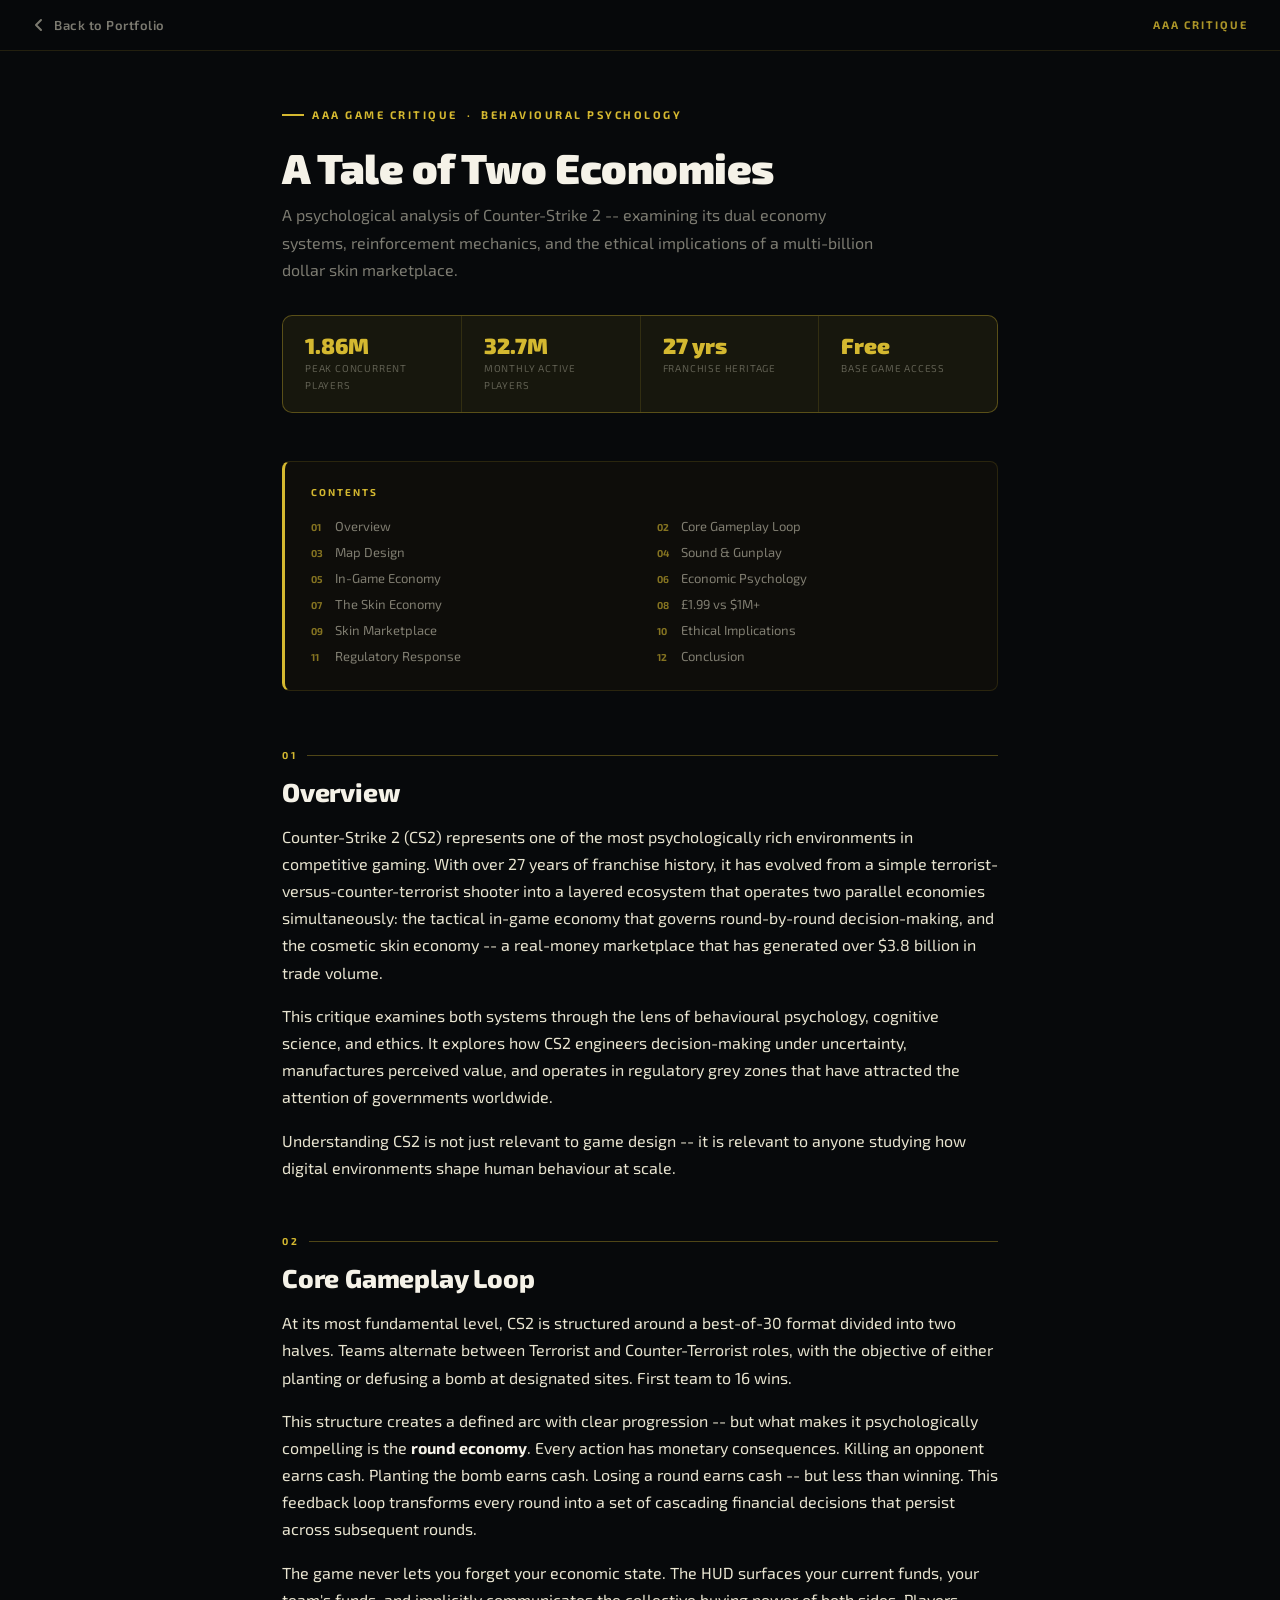
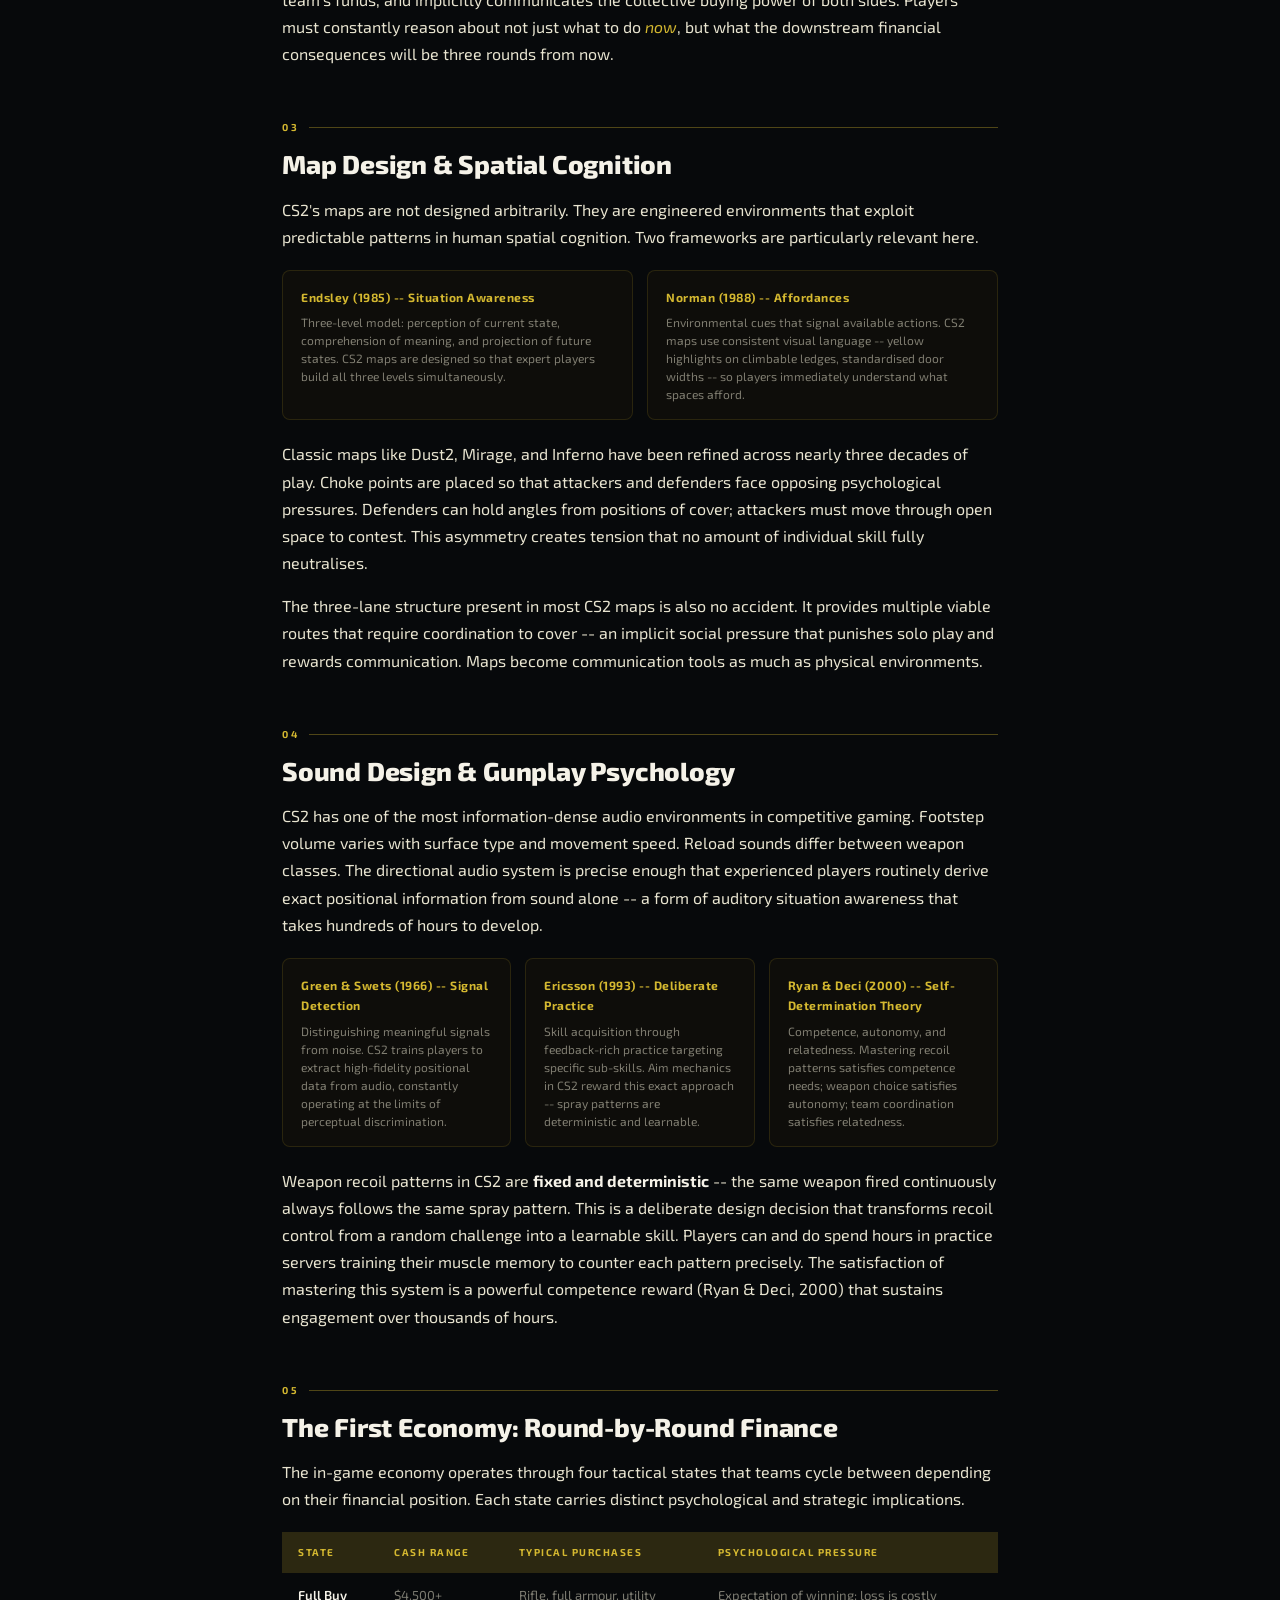
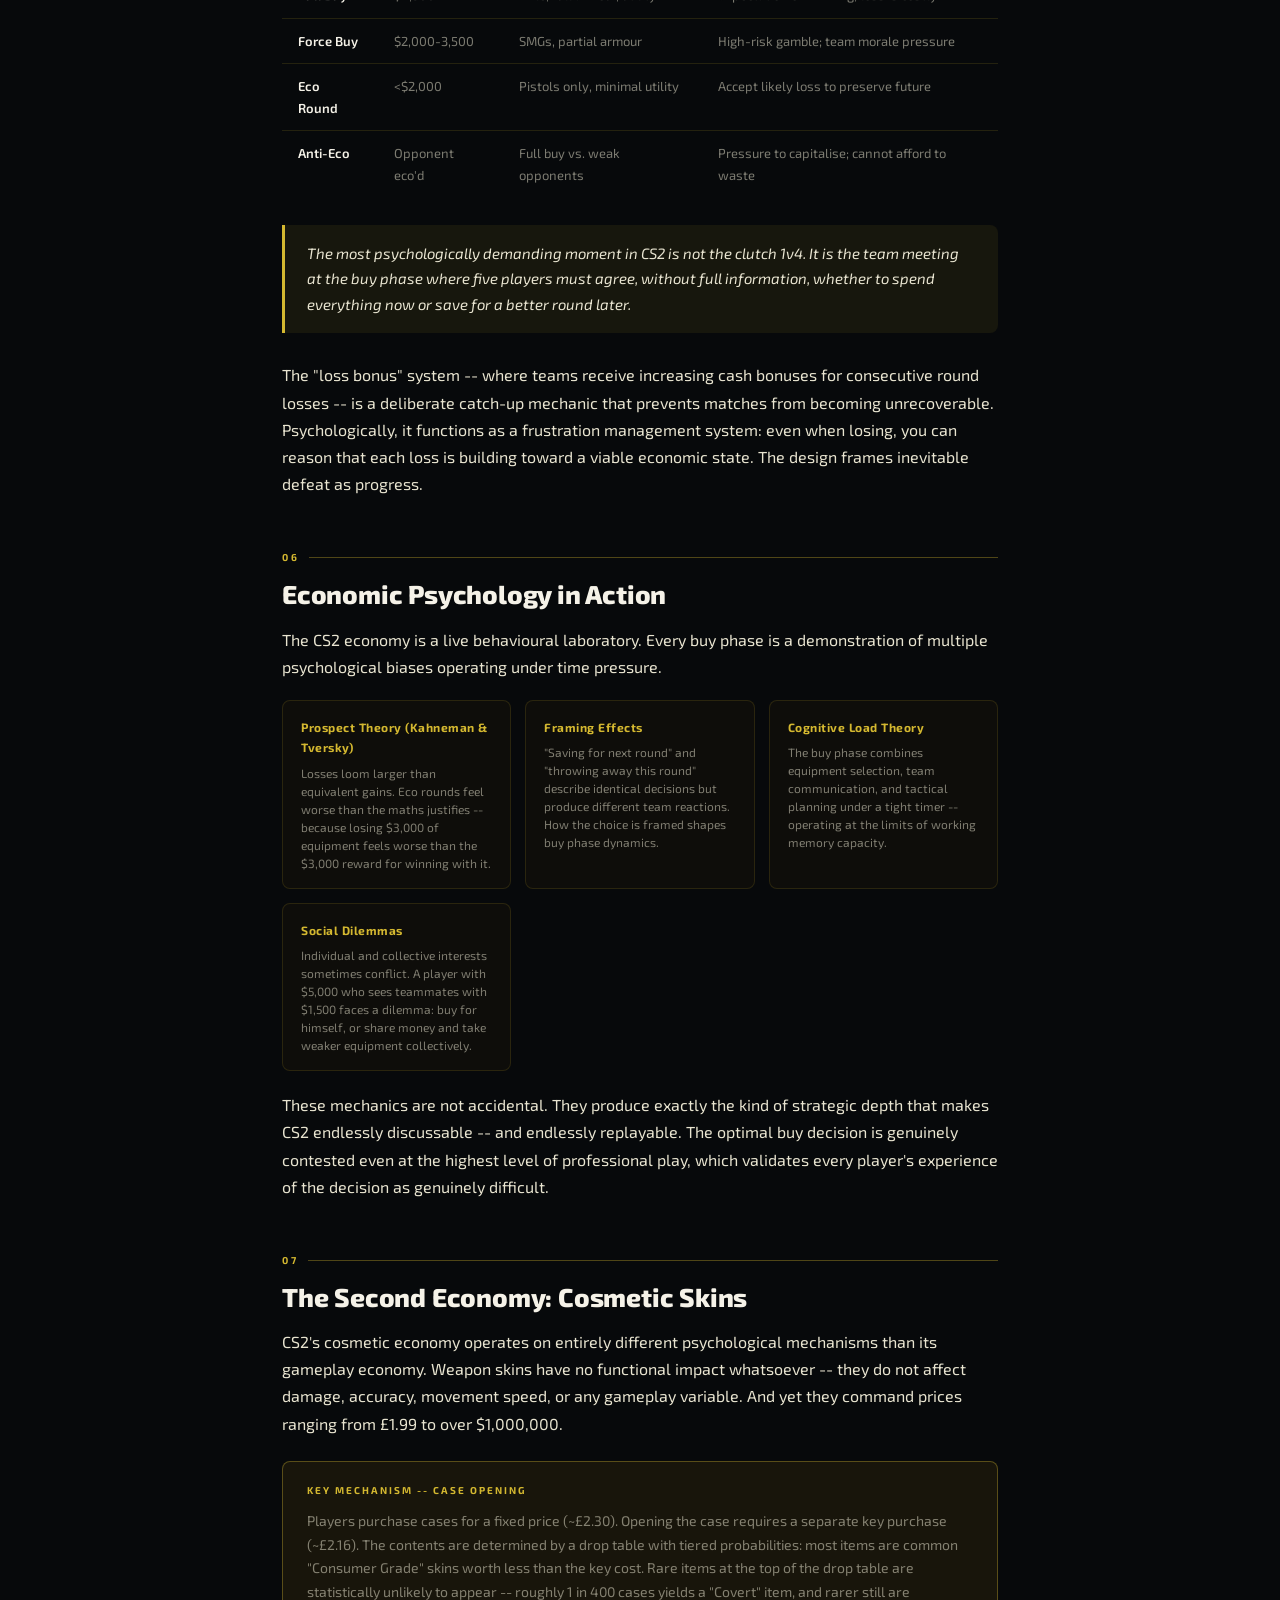
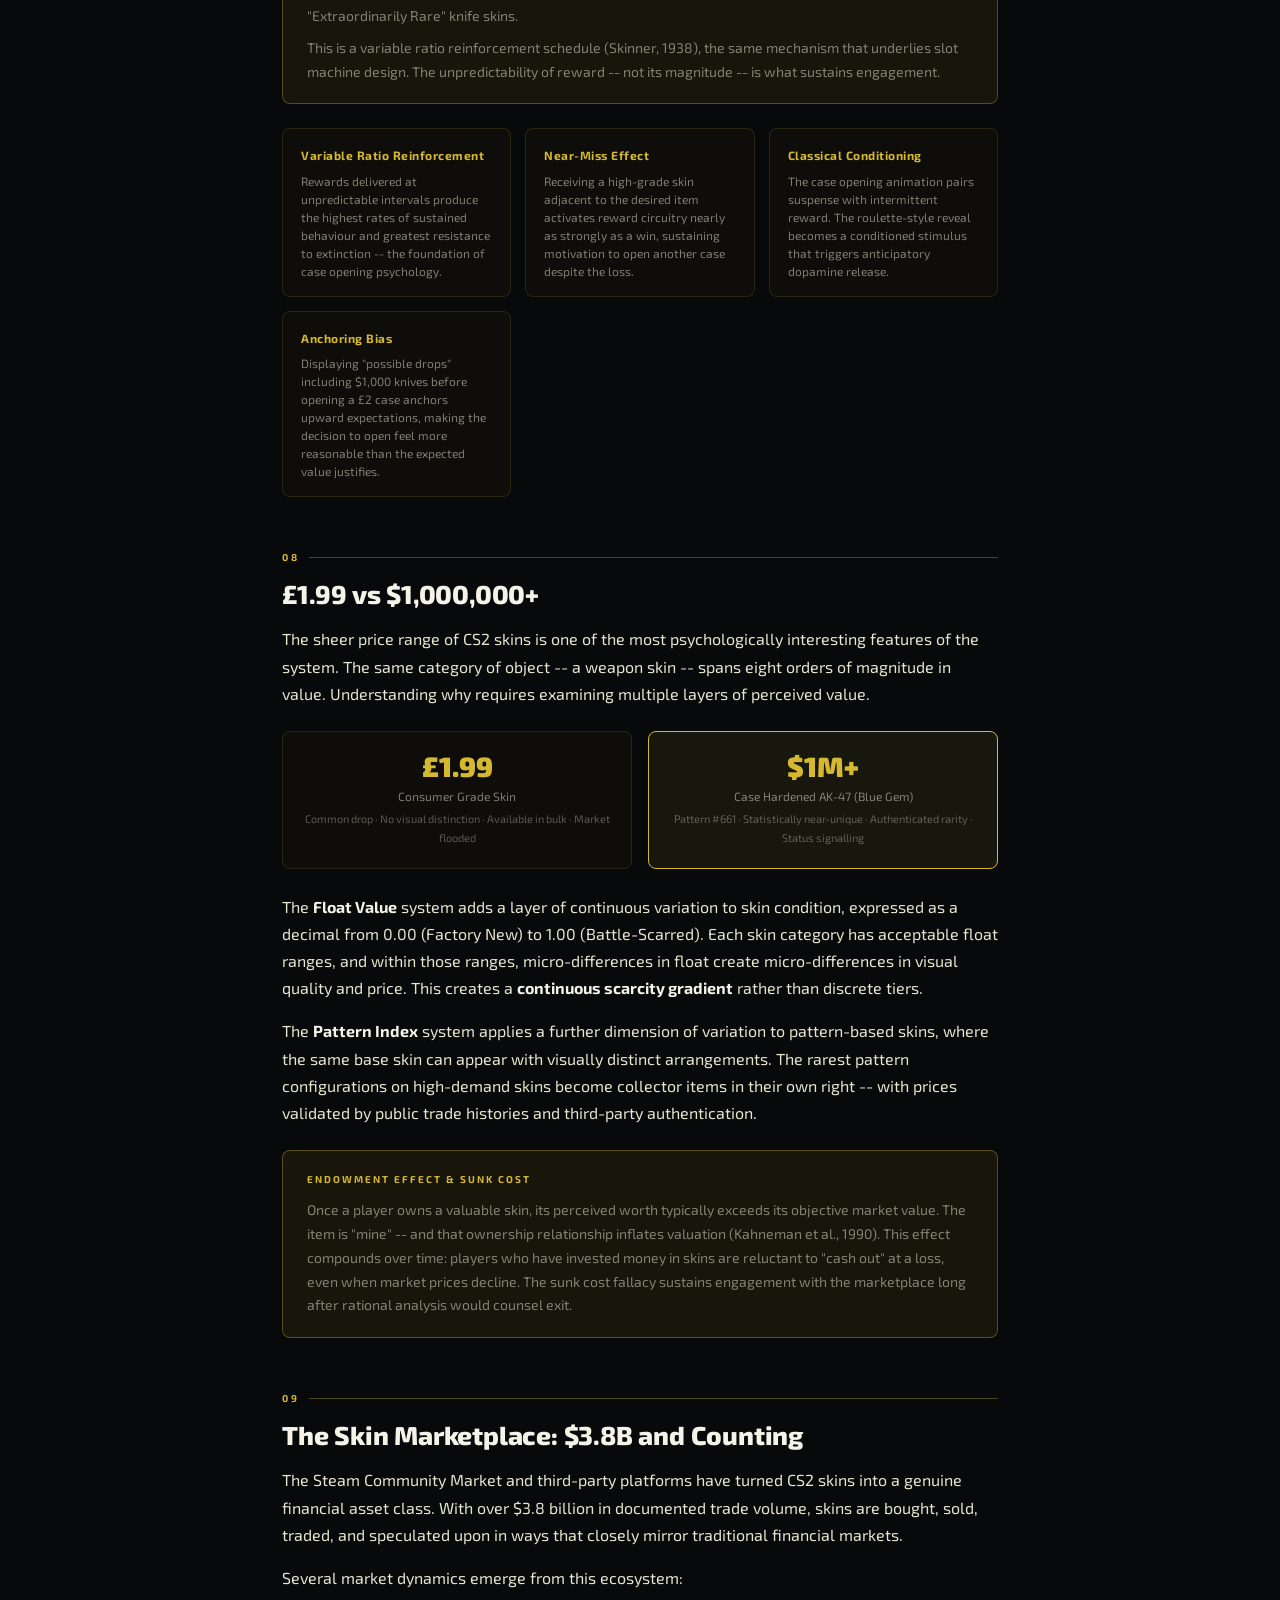
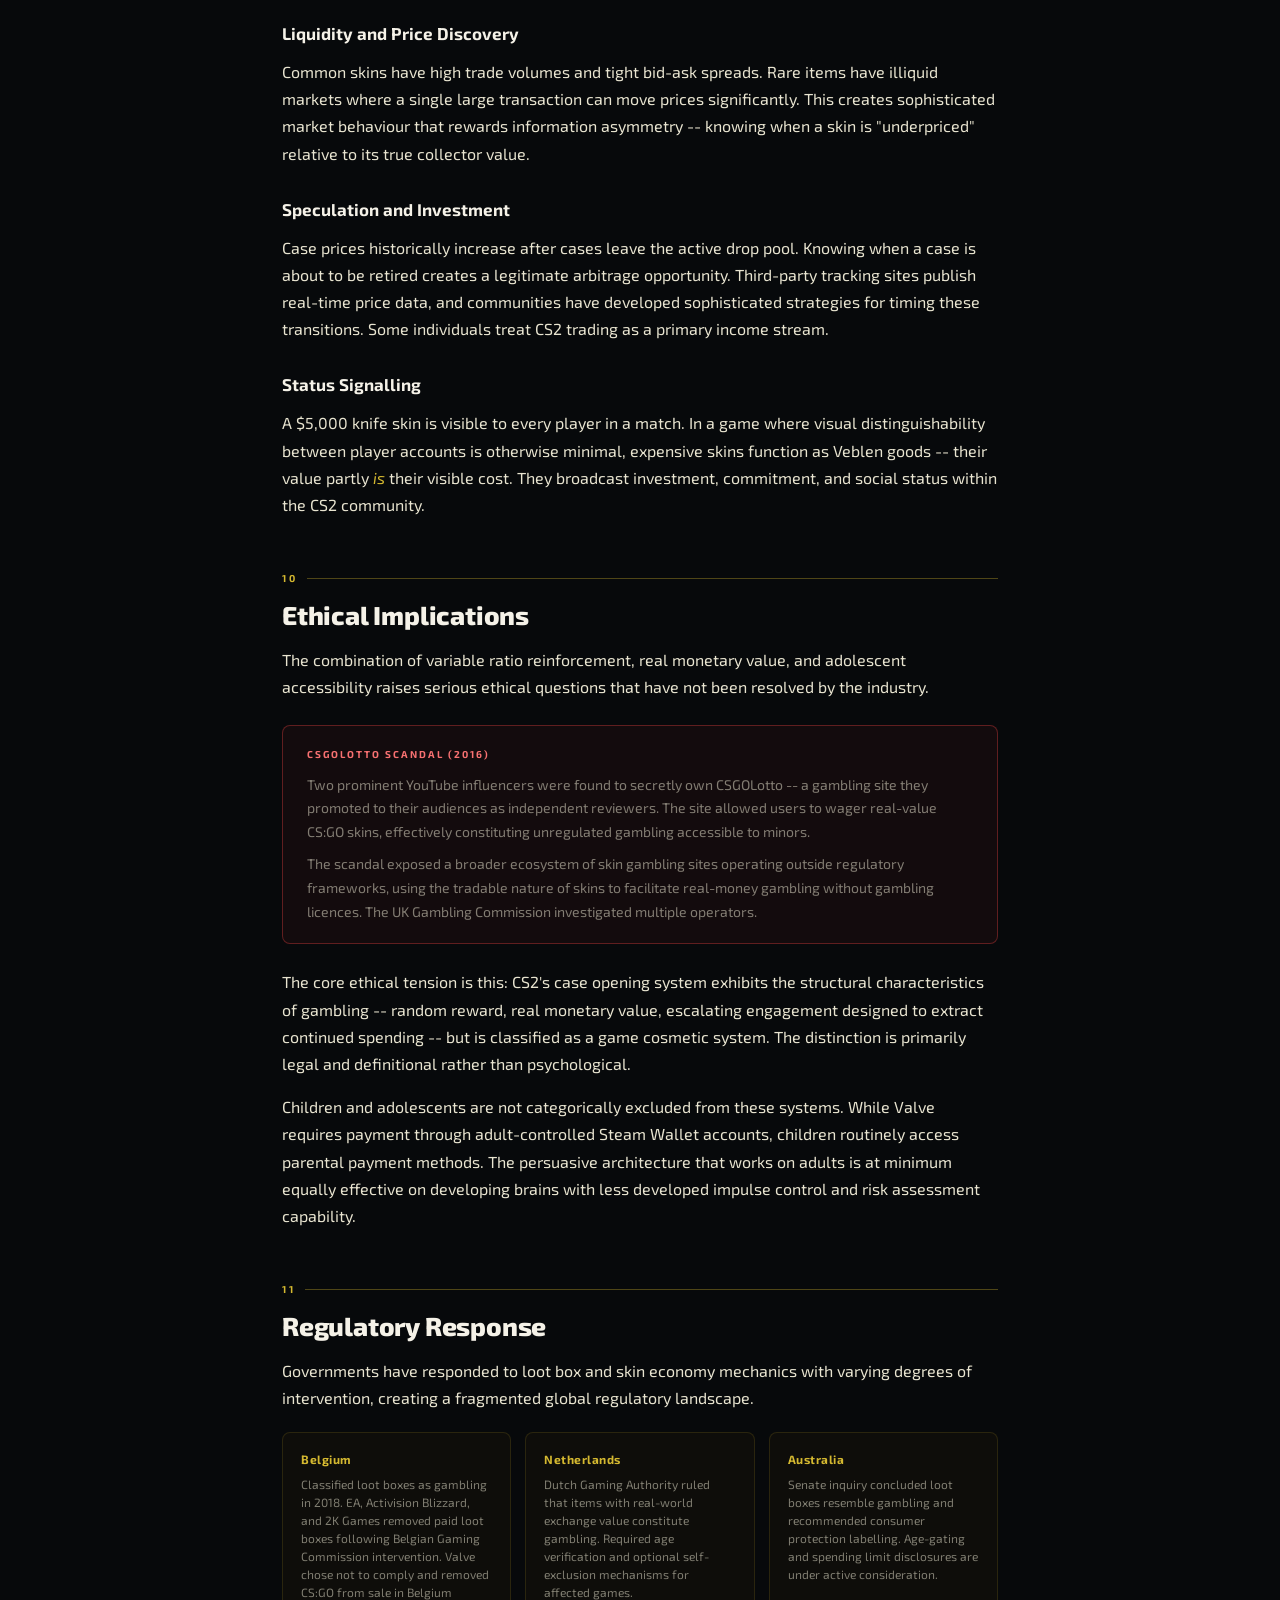
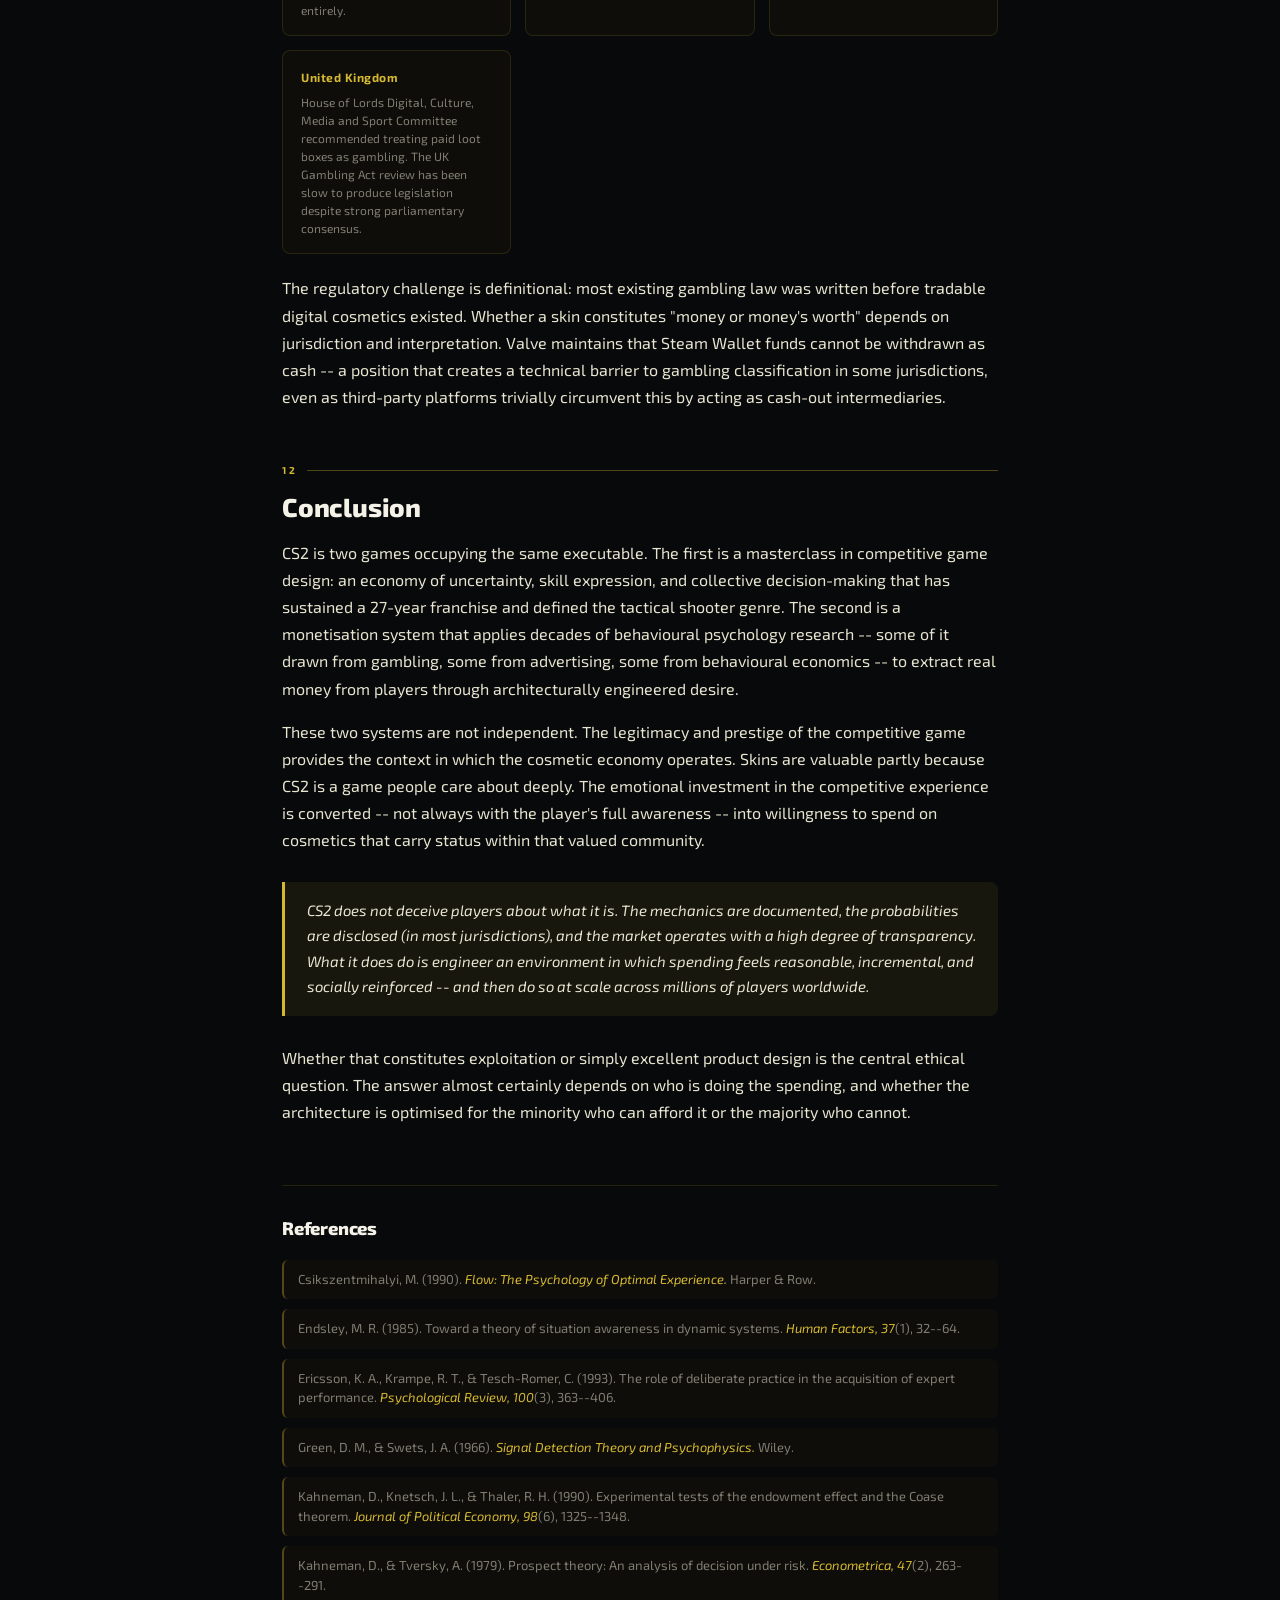
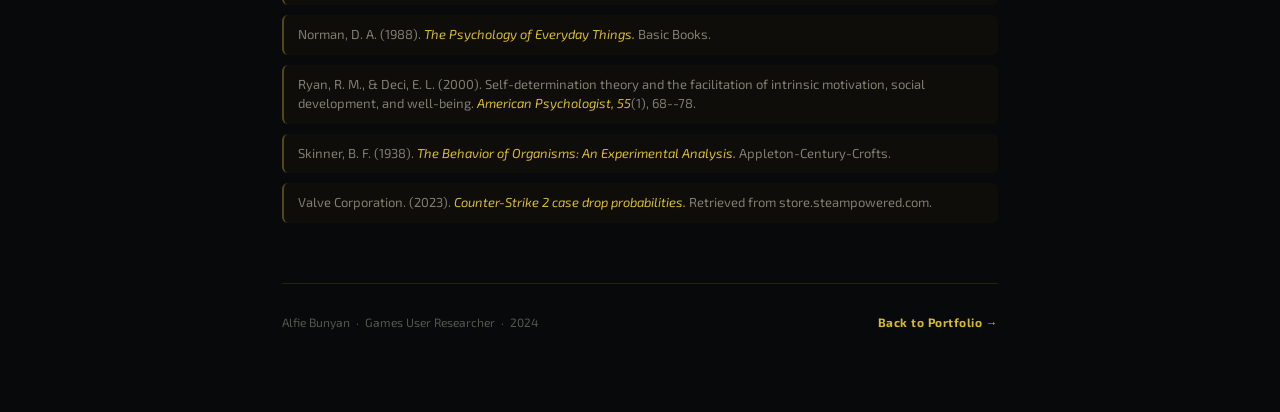
==== critique-cs2.html @ 1dfbc8be "Add favicon, critique web pages, and update critique links - Add SVG favicon (purple with A) to inde" ====
<!DOCTYPE html>
<html lang="en">
<head>
<meta charset="UTF-8">
<meta name="viewport" content="width=device-width, initial-scale=1.0">
<title>CS2: A Tale of Two Economies | Alfie Bunyan</title>
<meta name="description" content="A psychological critique of Counter-Strike 2 — examining dual economy systems, behavioural reinforcement, and ethical implications of skin markets.">
<link rel="icon" href="data:image/svg+xml,<svg xmlns='http://www.w3.org/2000/svg' viewBox='0 0 100 100'><rect width='100' height='100' rx='16' fill='%237c5ffc'/><text y='72' x='50' font-size='62' text-anchor='middle' font-family='system-ui,sans-serif' font-weight='900' fill='white'>A</text></svg>">
<link rel="preconnect" href="https://fonts.googleapis.com">
<link rel="preconnect" href="https://fonts.gstatic.com" crossorigin>
<link href="https://fonts.googleapis.com/css2?family=Exo+2:wght@400;500;600;700;800;900&display=swap" rel="stylesheet">
<style>
  :root {
    --bg: #07090b;
    --surface: rgba(18, 16, 10, 0.72);
    --surface-2: rgba(28, 24, 12, 0.85);
    --border: rgba(212, 184, 48, 0.14);
    --border-bright: rgba(212, 184, 48, 0.35);
    --accent: #d4b830;
    --accent-dim: rgba(212, 184, 48, 0.18);
    --accent-glow: rgba(212, 184, 48, 0.08);
    --text: #e8e4d0;
    --text-dim: rgba(232, 228, 208, 0.52);
    --text-muted: rgba(232, 228, 208, 0.35);
    --white: #f5f2e8;
    --red: #ef4444;
    --green: #22c55e;
  }

  * { box-sizing: border-box; margin: 0; padding: 0; }

  html { scroll-behavior: smooth; }

  body {
    font-family: 'Exo 2', -apple-system, BlinkMacSystemFont, 'Segoe UI', sans-serif;
    background: var(--bg);
    color: var(--text);
    line-height: 1.7;
    font-size: 16px;
  }

  /* ── Back nav ── */
  .back-nav {
    position: fixed; top: 0; left: 0; right: 0; z-index: 100;
    padding: 14px 32px;
    background: rgba(7, 9, 11, 0.88);
    backdrop-filter: blur(12px);
    border-bottom: 1px solid var(--border);
    display: flex; align-items: center; justify-content: space-between;
  }
  .back-link {
    display: inline-flex; align-items: center; gap: 8px;
    color: var(--text-dim); text-decoration: none;
    font-size: 13px; font-weight: 600; letter-spacing: 0.5px;
    transition: color 0.2s;
  }
  .back-link:hover { color: var(--accent); }
  .back-link svg { width: 14px; height: 14px; }
  .nav-label {
    font-size: 11px; font-weight: 700; letter-spacing: 2px;
    text-transform: uppercase; color: var(--accent); opacity: 0.8;
  }

  /* ── Layout ── */
  .page-wrap {
    max-width: 780px;
    margin: 0 auto;
    padding: 96px 32px 80px;
  }

  /* ── Hero ── */
  .critique-tag {
    display: inline-flex; align-items: center; gap: 8px;
    font-size: 11px; font-weight: 700; letter-spacing: 2.5px;
    text-transform: uppercase; color: var(--accent);
    margin-bottom: 20px;
  }
  .critique-tag::before {
    content: ''; display: inline-block;
    width: 22px; height: 2px; background: var(--accent);
  }

  h1 {
    font-size: clamp(28px, 5vw, 42px);
    font-weight: 900;
    color: var(--white);
    line-height: 1.12;
    letter-spacing: -0.5px;
    margin-bottom: 10px;
  }
  .hero-sub {
    font-size: 16px; color: var(--text-dim);
    margin-bottom: 32px; max-width: 600px;
  }

  .stats-strip {
    display: flex; flex-wrap: wrap; gap: 0;
    border: 1px solid var(--border-bright);
    border-radius: 10px;
    overflow: hidden;
    margin-bottom: 48px;
    background: var(--accent-glow);
  }
  .stat-item {
    flex: 1; min-width: 140px;
    padding: 18px 22px;
    border-right: 1px solid var(--border);
  }
  .stat-item:last-child { border-right: none; }
  .stat-val {
    font-size: 22px; font-weight: 900;
    color: var(--accent); line-height: 1;
    font-family: 'Exo 2', sans-serif;
  }
  .stat-lbl {
    font-size: 10px; color: var(--text-muted);
    text-transform: uppercase; letter-spacing: 0.8px; margin-top: 4px;
  }

  /* ── Table of contents ── */
  .toc {
    background: var(--surface);
    border: 1px solid var(--border);
    border-left: 3px solid var(--accent);
    border-radius: 8px;
    padding: 22px 26px;
    margin-bottom: 56px;
  }
  .toc-title {
    font-size: 10px; font-weight: 700; letter-spacing: 2px;
    text-transform: uppercase; color: var(--accent);
    margin-bottom: 14px;
  }
  .toc ol {
    list-style: none; padding: 0;
    display: grid; grid-template-columns: 1fr 1fr; gap: 4px 32px;
  }
  @media (max-width: 560px) { .toc ol { grid-template-columns: 1fr; } }
  .toc li { font-size: 13px; }
  .toc a {
    color: var(--text-dim); text-decoration: none;
    transition: color 0.2s;
    display: flex; align-items: baseline; gap: 8px;
  }
  .toc a:hover { color: var(--accent); }
  .toc-num {
    font-size: 10px; color: var(--accent); opacity: 0.6;
    font-weight: 700; min-width: 16px;
  }

  /* ── Sections ── */
  .section { margin-bottom: 52px; scroll-margin-top: 80px; }

  .section-label {
    font-size: 10px; font-weight: 700; letter-spacing: 2.5px;
    text-transform: uppercase; color: var(--accent);
    margin-bottom: 12px; display: flex; align-items: center; gap: 10px;
  }
  .section-label::after {
    content: ''; flex: 1; height: 1px; background: var(--border-bright);
  }

  h2 {
    font-size: clamp(20px, 3vw, 26px);
    font-weight: 800; color: var(--white);
    margin-bottom: 16px; line-height: 1.2;
    letter-spacing: -0.2px;
  }
  h3 {
    font-size: 17px; font-weight: 700; color: var(--white);
    margin: 28px 0 10px;
  }

  p { color: var(--text); margin-bottom: 16px; }
  p:last-child { margin-bottom: 0; }

  strong { color: var(--white); font-weight: 700; }
  em { font-style: italic; color: var(--accent); }

  /* ── Pull quote ── */
  .pull-quote {
    border-left: 3px solid var(--accent);
    padding: 16px 22px;
    margin: 28px 0;
    background: var(--accent-glow);
    border-radius: 0 8px 8px 0;
    font-size: 15px; font-style: italic;
    color: var(--text);
  }
  .pull-quote cite {
    display: block; margin-top: 10px;
    font-size: 11px; font-style: normal;
    color: var(--text-muted); letter-spacing: 0.5px;
  }

  /* ── Callout box ── */
  .callout {
    background: var(--surface-2);
    border: 1px solid var(--border-bright);
    border-radius: 8px;
    padding: 20px 24px;
    margin: 24px 0;
  }
  .callout-label {
    font-size: 10px; font-weight: 700; letter-spacing: 2px;
    text-transform: uppercase; color: var(--accent);
    margin-bottom: 10px;
  }
  .callout p { margin-bottom: 8px; font-size: 14px; color: var(--text-dim); }
  .callout p:last-child { margin-bottom: 0; }

  /* ── Theory grid ── */
  .theory-grid {
    display: grid;
    grid-template-columns: repeat(auto-fit, minmax(200px, 1fr));
    gap: 14px;
    margin: 20px 0;
  }
  .theory-card {
    background: var(--surface);
    border: 1px solid var(--border);
    border-radius: 8px;
    padding: 16px 18px;
    transition: border-color 0.2s;
  }
  .theory-card:hover { border-color: var(--border-bright); }
  .theory-card-title {
    font-size: 12px; font-weight: 700; color: var(--accent);
    letter-spacing: 0.5px; margin-bottom: 6px;
  }
  .theory-card p {
    font-size: 12px; color: var(--text-dim); margin-bottom: 0; line-height: 1.5;
  }

  /* ── Economy table ── */
  .econ-table {
    width: 100%; border-collapse: collapse; margin: 20px 0;
    font-size: 13px;
  }
  .econ-table th {
    background: var(--accent-dim); color: var(--accent);
    font-size: 10px; font-weight: 700; letter-spacing: 1.5px;
    text-transform: uppercase; padding: 12px 16px; text-align: left;
  }
  .econ-table td {
    padding: 11px 16px; border-bottom: 1px solid var(--border);
    color: var(--text-dim); vertical-align: top;
  }
  .econ-table tr:last-child td { border-bottom: none; }
  .econ-table td:first-child { color: var(--white); font-weight: 600; }
  .econ-table tr:hover td { background: var(--accent-glow); }

  /* ── Price highlight ── */
  .price-split {
    display: grid; grid-template-columns: 1fr 1fr; gap: 16px;
    margin: 24px 0;
  }
  @media (max-width: 480px) { .price-split { grid-template-columns: 1fr; } }
  .price-box {
    border: 1px solid var(--border);
    border-radius: 8px; padding: 20px;
    text-align: center;
    background: var(--surface);
    transition: border-color 0.2s;
  }
  .price-box:hover { border-color: var(--border-bright); }
  .price-box.highlight { border-color: var(--accent); background: var(--accent-glow); }
  .price-amount {
    font-size: 28px; font-weight: 900; color: var(--accent);
    font-family: 'Exo 2', sans-serif; line-height: 1;
    margin-bottom: 6px;
  }
  .price-item { font-size: 12px; color: var(--text-dim); margin-bottom: 4px; }
  .price-note { font-size: 11px; color: var(--text-muted); }

  /* ── Warning callout ── */
  .callout.warning {
    border-color: rgba(239, 68, 68, 0.35);
    background: rgba(239, 68, 68, 0.05);
  }
  .callout.warning .callout-label { color: #f87171; }

  /* ── References ── */
  .references { margin-top: 60px; padding-top: 32px; border-top: 1px solid var(--border); }
  .references h2 { font-size: 18px; margin-bottom: 20px; }
  .ref-list {
    list-style: none; padding: 0;
    display: flex; flex-direction: column; gap: 10px;
  }
  .ref-list li {
    font-size: 13px; color: var(--text-dim);
    padding: 10px 14px;
    background: var(--surface);
    border-radius: 6px;
    border-left: 2px solid var(--border-bright);
    line-height: 1.5;
  }

  /* ── Footer ── */
  .page-footer {
    margin-top: 60px; padding-top: 28px;
    border-top: 1px solid var(--border);
    display: flex; align-items: center; justify-content: space-between;
    flex-wrap: wrap; gap: 16px;
  }
  .page-footer p { font-size: 12px; color: var(--text-muted); margin: 0; }
  .footer-back {
    display: inline-flex; align-items: center; gap: 6px;
    color: var(--accent); text-decoration: none;
    font-size: 12px; font-weight: 700; letter-spacing: 0.5px;
    transition: opacity 0.2s;
  }
  .footer-back:hover { opacity: 0.75; }
</style>
</head>
<body>

<!-- Back nav -->
<nav class="back-nav">
  <a href="index.html" class="back-link">
    <svg viewBox="0 0 14 14" fill="none" stroke="currentColor" stroke-width="2" stroke-linecap="round" stroke-linejoin="round">
      <path d="M9 2L4 7l5 5"/>
    </svg>
    Back to Portfolio
  </a>
  <span class="nav-label">AAA Critique</span>
</nav>

<main class="page-wrap">

  <!-- Hero -->
  <div class="critique-tag">AAA Game Critique &nbsp;·&nbsp; Behavioural Psychology</div>
  <h1>A Tale of Two Economies</h1>
  <p class="hero-sub">A psychological analysis of Counter-Strike 2 -- examining its dual economy systems, reinforcement mechanics, and the ethical implications of a multi-billion dollar skin marketplace.</p>

  <!-- Stats strip -->
  <div class="stats-strip">
    <div class="stat-item">
      <div class="stat-val">1.86M</div>
      <div class="stat-lbl">Peak Concurrent Players</div>
    </div>
    <div class="stat-item">
      <div class="stat-val">32.7M</div>
      <div class="stat-lbl">Monthly Active Players</div>
    </div>
    <div class="stat-item">
      <div class="stat-val">27 yrs</div>
      <div class="stat-lbl">Franchise Heritage</div>
    </div>
    <div class="stat-item">
      <div class="stat-val">Free</div>
      <div class="stat-lbl">Base Game Access</div>
    </div>
  </div>

  <!-- Table of contents -->
  <div class="toc">
    <div class="toc-title">Contents</div>
    <ol>
      <li><a href="#overview"><span class="toc-num">01</span> Overview</a></li>
      <li><a href="#core-loop"><span class="toc-num">02</span> Core Gameplay Loop</a></li>
      <li><a href="#map-design"><span class="toc-num">03</span> Map Design</a></li>
      <li><a href="#sound-gunplay"><span class="toc-num">04</span> Sound &amp; Gunplay</a></li>
      <li><a href="#ingame-economy"><span class="toc-num">05</span> In-Game Economy</a></li>
      <li><a href="#economic-psychology"><span class="toc-num">06</span> Economic Psychology</a></li>
      <li><a href="#skin-economy"><span class="toc-num">07</span> The Skin Economy</a></li>
      <li><a href="#price-comparison"><span class="toc-num">08</span> £1.99 vs $1M+</a></li>
      <li><a href="#marketplace"><span class="toc-num">09</span> Skin Marketplace</a></li>
      <li><a href="#ethics"><span class="toc-num">10</span> Ethical Implications</a></li>
      <li><a href="#regulatory"><span class="toc-num">11</span> Regulatory Response</a></li>
      <li><a href="#conclusion"><span class="toc-num">12</span> Conclusion</a></li>
    </ol>
  </div>

  <!-- 01 Overview -->
  <div class="section" id="overview">
    <div class="section-label">01</div>
    <h2>Overview</h2>
    <p>Counter-Strike 2 (CS2) represents one of the most psychologically rich environments in competitive gaming. With over 27 years of franchise history, it has evolved from a simple terrorist-versus-counter-terrorist shooter into a layered ecosystem that operates two parallel economies simultaneously: the tactical in-game economy that governs round-by-round decision-making, and the cosmetic skin economy -- a real-money marketplace that has generated over $3.8 billion in trade volume.</p>
    <p>This critique examines both systems through the lens of behavioural psychology, cognitive science, and ethics. It explores how CS2 engineers decision-making under uncertainty, manufactures perceived value, and operates in regulatory grey zones that have attracted the attention of governments worldwide.</p>
    <p>Understanding CS2 is not just relevant to game design -- it is relevant to anyone studying how digital environments shape human behaviour at scale.</p>
  </div>

  <!-- 02 Core Gameplay Loop -->
  <div class="section" id="core-loop">
    <div class="section-label">02</div>
    <h2>Core Gameplay Loop</h2>
    <p>At its most fundamental level, CS2 is structured around a best-of-30 format divided into two halves. Teams alternate between Terrorist and Counter-Terrorist roles, with the objective of either planting or defusing a bomb at designated sites. First team to 16 wins.</p>
    <p>This structure creates a defined arc with clear progression -- but what makes it psychologically compelling is the <strong>round economy</strong>. Every action has monetary consequences. Killing an opponent earns cash. Planting the bomb earns cash. Losing a round earns cash -- but less than winning. This feedback loop transforms every round into a set of cascading financial decisions that persist across subsequent rounds.</p>
    <p>The game never lets you forget your economic state. The HUD surfaces your current funds, your team's funds, and implicitly communicates the collective buying power of both sides. Players must constantly reason about not just what to do <em>now</em>, but what the downstream financial consequences will be three rounds from now.</p>
  </div>

  <!-- 03 Map Design -->
  <div class="section" id="map-design">
    <div class="section-label">03</div>
    <h2>Map Design &amp; Spatial Cognition</h2>
    <p>CS2's maps are not designed arbitrarily. They are engineered environments that exploit predictable patterns in human spatial cognition. Two frameworks are particularly relevant here.</p>

    <div class="theory-grid">
      <div class="theory-card">
        <div class="theory-card-title">Endsley (1985) -- Situation Awareness</div>
        <p>Three-level model: perception of current state, comprehension of meaning, and projection of future states. CS2 maps are designed so that expert players build all three levels simultaneously.</p>
      </div>
      <div class="theory-card">
        <div class="theory-card-title">Norman (1988) -- Affordances</div>
        <p>Environmental cues that signal available actions. CS2 maps use consistent visual language -- yellow highlights on climbable ledges, standardised door widths -- so players immediately understand what spaces afford.</p>
      </div>
    </div>

    <p>Classic maps like Dust2, Mirage, and Inferno have been refined across nearly three decades of play. Choke points are placed so that attackers and defenders face opposing psychological pressures. Defenders can hold angles from positions of cover; attackers must move through open space to contest. This asymmetry creates tension that no amount of individual skill fully neutralises.</p>
    <p>The three-lane structure present in most CS2 maps is also no accident. It provides multiple viable routes that require coordination to cover -- an implicit social pressure that punishes solo play and rewards communication. Maps become communication tools as much as physical environments.</p>
  </div>

  <!-- 04 Sound & Gunplay -->
  <div class="section" id="sound-gunplay">
    <div class="section-label">04</div>
    <h2>Sound Design &amp; Gunplay Psychology</h2>
    <p>CS2 has one of the most information-dense audio environments in competitive gaming. Footstep volume varies with surface type and movement speed. Reload sounds differ between weapon classes. The directional audio system is precise enough that experienced players routinely derive exact positional information from sound alone -- a form of auditory situation awareness that takes hundreds of hours to develop.</p>

    <div class="theory-grid">
      <div class="theory-card">
        <div class="theory-card-title">Green &amp; Swets (1966) -- Signal Detection</div>
        <p>Distinguishing meaningful signals from noise. CS2 trains players to extract high-fidelity positional data from audio, constantly operating at the limits of perceptual discrimination.</p>
      </div>
      <div class="theory-card">
        <div class="theory-card-title">Ericsson (1993) -- Deliberate Practice</div>
        <p>Skill acquisition through feedback-rich practice targeting specific sub-skills. Aim mechanics in CS2 reward this exact approach -- spray patterns are deterministic and learnable.</p>
      </div>
      <div class="theory-card">
        <div class="theory-card-title">Ryan &amp; Deci (2000) -- Self-Determination Theory</div>
        <p>Competence, autonomy, and relatedness. Mastering recoil patterns satisfies competence needs; weapon choice satisfies autonomy; team coordination satisfies relatedness.</p>
      </div>
    </div>

    <p>Weapon recoil patterns in CS2 are <strong>fixed and deterministic</strong> -- the same weapon fired continuously always follows the same spray pattern. This is a deliberate design decision that transforms recoil control from a random challenge into a learnable skill. Players can and do spend hours in practice servers training their muscle memory to counter each pattern precisely. The satisfaction of mastering this system is a powerful competence reward (Ryan &amp; Deci, 2000) that sustains engagement over thousands of hours.</p>
  </div>

  <!-- 05 In-Game Economy -->
  <div class="section" id="ingame-economy">
    <div class="section-label">05</div>
    <h2>The First Economy: Round-by-Round Finance</h2>
    <p>The in-game economy operates through four tactical states that teams cycle between depending on their financial position. Each state carries distinct psychological and strategic implications.</p>

    <table class="econ-table">
      <thead>
        <tr>
          <th>State</th>
          <th>Cash Range</th>
          <th>Typical Purchases</th>
          <th>Psychological Pressure</th>
        </tr>
      </thead>
      <tbody>
        <tr>
          <td>Full Buy</td>
          <td>$4,500+</td>
          <td>Rifle, full armour, utility</td>
          <td>Expectation of winning; loss is costly</td>
        </tr>
        <tr>
          <td>Force Buy</td>
          <td>$2,000-3,500</td>
          <td>SMGs, partial armour</td>
          <td>High-risk gamble; team morale pressure</td>
        </tr>
        <tr>
          <td>Eco Round</td>
          <td>&lt;$2,000</td>
          <td>Pistols only, minimal utility</td>
          <td>Accept likely loss to preserve future</td>
        </tr>
        <tr>
          <td>Anti-Eco</td>
          <td>Opponent eco'd</td>
          <td>Full buy vs. weak opponents</td>
          <td>Pressure to capitalise; cannot afford to waste</td>
        </tr>
      </tbody>
    </table>

    <div class="pull-quote">
      The most psychologically demanding moment in CS2 is not the clutch 1v4. It is the team meeting at the buy phase where five players must agree, without full information, whether to spend everything now or save for a better round later.
    </div>

    <p>The "loss bonus" system -- where teams receive increasing cash bonuses for consecutive round losses -- is a deliberate catch-up mechanic that prevents matches from becoming unrecoverable. Psychologically, it functions as a frustration management system: even when losing, you can reason that each loss is building toward a viable economic state. The design frames inevitable defeat as progress.</p>
  </div>

  <!-- 06 Economic Psychology -->
  <div class="section" id="economic-psychology">
    <div class="section-label">06</div>
    <h2>Economic Psychology in Action</h2>
    <p>The CS2 economy is a live behavioural laboratory. Every buy phase is a demonstration of multiple psychological biases operating under time pressure.</p>

    <div class="theory-grid">
      <div class="theory-card">
        <div class="theory-card-title">Prospect Theory (Kahneman &amp; Tversky)</div>
        <p>Losses loom larger than equivalent gains. Eco rounds feel worse than the maths justifies -- because losing $3,000 of equipment feels worse than the $3,000 reward for winning with it.</p>
      </div>
      <div class="theory-card">
        <div class="theory-card-title">Framing Effects</div>
        <p>"Saving for next round" and "throwing away this round" describe identical decisions but produce different team reactions. How the choice is framed shapes buy phase dynamics.</p>
      </div>
      <div class="theory-card">
        <div class="theory-card-title">Cognitive Load Theory</div>
        <p>The buy phase combines equipment selection, team communication, and tactical planning under a tight timer -- operating at the limits of working memory capacity.</p>
      </div>
      <div class="theory-card">
        <div class="theory-card-title">Social Dilemmas</div>
        <p>Individual and collective interests sometimes conflict. A player with $5,000 who sees teammates with $1,500 faces a dilemma: buy for himself, or share money and take weaker equipment collectively.</p>
      </div>
    </div>

    <p>These mechanics are not accidental. They produce exactly the kind of strategic depth that makes CS2 endlessly discussable -- and endlessly replayable. The optimal buy decision is genuinely contested even at the highest level of professional play, which validates every player's experience of the decision as genuinely difficult.</p>
  </div>

  <!-- 07 The Skin Economy -->
  <div class="section" id="skin-economy">
    <div class="section-label">07</div>
    <h2>The Second Economy: Cosmetic Skins</h2>
    <p>CS2's cosmetic economy operates on entirely different psychological mechanisms than its gameplay economy. Weapon skins have no functional impact whatsoever -- they do not affect damage, accuracy, movement speed, or any gameplay variable. And yet they command prices ranging from £1.99 to over $1,000,000.</p>

    <div class="callout">
      <div class="callout-label">Key Mechanism -- Case Opening</div>
      <p>Players purchase cases for a fixed price (~£2.30). Opening the case requires a separate key purchase (~£2.16). The contents are determined by a drop table with tiered probabilities: most items are common "Consumer Grade" skins worth less than the key cost. Rare items at the top of the drop table are statistically unlikely to appear -- roughly 1 in 400 cases yields a "Covert" item, and rarer still are "Extraordinarily Rare" knife skins.</p>
      <p>This is a variable ratio reinforcement schedule (Skinner, 1938), the same mechanism that underlies slot machine design. The unpredictability of reward -- not its magnitude -- is what sustains engagement.</p>
    </div>

    <div class="theory-grid">
      <div class="theory-card">
        <div class="theory-card-title">Variable Ratio Reinforcement</div>
        <p>Rewards delivered at unpredictable intervals produce the highest rates of sustained behaviour and greatest resistance to extinction -- the foundation of case opening psychology.</p>
      </div>
      <div class="theory-card">
        <div class="theory-card-title">Near-Miss Effect</div>
        <p>Receiving a high-grade skin adjacent to the desired item activates reward circuitry nearly as strongly as a win, sustaining motivation to open another case despite the loss.</p>
      </div>
      <div class="theory-card">
        <div class="theory-card-title">Classical Conditioning</div>
        <p>The case opening animation pairs suspense with intermittent reward. The roulette-style reveal becomes a conditioned stimulus that triggers anticipatory dopamine release.</p>
      </div>
      <div class="theory-card">
        <div class="theory-card-title">Anchoring Bias</div>
        <p>Displaying "possible drops" including $1,000 knives before opening a £2 case anchors upward expectations, making the decision to open feel more reasonable than the expected value justifies.</p>
      </div>
    </div>
  </div>

  <!-- 08 Price comparison -->
  <div class="section" id="price-comparison">
    <div class="section-label">08</div>
    <h2>£1.99 vs $1,000,000+</h2>
    <p>The sheer price range of CS2 skins is one of the most psychologically interesting features of the system. The same category of object -- a weapon skin -- spans eight orders of magnitude in value. Understanding why requires examining multiple layers of perceived value.</p>

    <div class="price-split">
      <div class="price-box">
        <div class="price-amount">£1.99</div>
        <div class="price-item">Consumer Grade Skin</div>
        <div class="price-note">Common drop · No visual distinction · Available in bulk · Market flooded</div>
      </div>
      <div class="price-box highlight">
        <div class="price-amount">$1M+</div>
        <div class="price-item">Case Hardened AK-47 (Blue Gem)</div>
        <div class="price-note">Pattern #661 · Statistically near-unique · Authenticated rarity · Status signalling</div>
      </div>
    </div>

    <p>The <strong>Float Value</strong> system adds a layer of continuous variation to skin condition, expressed as a decimal from 0.00 (Factory New) to 1.00 (Battle-Scarred). Each skin category has acceptable float ranges, and within those ranges, micro-differences in float create micro-differences in visual quality and price. This creates a <strong>continuous scarcity gradient</strong> rather than discrete tiers.</p>
    <p>The <strong>Pattern Index</strong> system applies a further dimension of variation to pattern-based skins, where the same base skin can appear with visually distinct arrangements. The rarest pattern configurations on high-demand skins become collector items in their own right -- with prices validated by public trade histories and third-party authentication.</p>

    <div class="callout">
      <div class="callout-label">Endowment Effect &amp; Sunk Cost</div>
      <p>Once a player owns a valuable skin, its perceived worth typically exceeds its objective market value. The item is "mine" -- and that ownership relationship inflates valuation (Kahneman et al., 1990). This effect compounds over time: players who have invested money in skins are reluctant to "cash out" at a loss, even when market prices decline. The sunk cost fallacy sustains engagement with the marketplace long after rational analysis would counsel exit.</p>
    </div>
  </div>

  <!-- 09 Marketplace -->
  <div class="section" id="marketplace">
    <div class="section-label">09</div>
    <h2>The Skin Marketplace: $3.8B and Counting</h2>
    <p>The Steam Community Market and third-party platforms have turned CS2 skins into a genuine financial asset class. With over $3.8 billion in documented trade volume, skins are bought, sold, traded, and speculated upon in ways that closely mirror traditional financial markets.</p>
    <p>Several market dynamics emerge from this ecosystem:</p>
    <h3>Liquidity and Price Discovery</h3>
    <p>Common skins have high trade volumes and tight bid-ask spreads. Rare items have illiquid markets where a single large transaction can move prices significantly. This creates sophisticated market behaviour that rewards information asymmetry -- knowing when a skin is "underpriced" relative to its true collector value.</p>
    <h3>Speculation and Investment</h3>
    <p>Case prices historically increase after cases leave the active drop pool. Knowing when a case is about to be retired creates a legitimate arbitrage opportunity. Third-party tracking sites publish real-time price data, and communities have developed sophisticated strategies for timing these transitions. Some individuals treat CS2 trading as a primary income stream.</p>
    <h3>Status Signalling</h3>
    <p>A $5,000 knife skin is visible to every player in a match. In a game where visual distinguishability between player accounts is otherwise minimal, expensive skins function as Veblen goods -- their value partly <em>is</em> their visible cost. They broadcast investment, commitment, and social status within the CS2 community.</p>
  </div>

  <!-- 10 Ethical Implications -->
  <div class="section" id="ethics">
    <div class="section-label">10</div>
    <h2>Ethical Implications</h2>
    <p>The combination of variable ratio reinforcement, real monetary value, and adolescent accessibility raises serious ethical questions that have not been resolved by the industry.</p>

    <div class="callout warning">
      <div class="callout-label">CSGOLotto Scandal (2016)</div>
      <p>Two prominent YouTube influencers were found to secretly own CSGOLotto -- a gambling site they promoted to their audiences as independent reviewers. The site allowed users to wager real-value CS:GO skins, effectively constituting unregulated gambling accessible to minors.</p>
      <p>The scandal exposed a broader ecosystem of skin gambling sites operating outside regulatory frameworks, using the tradable nature of skins to facilitate real-money gambling without gambling licences. The UK Gambling Commission investigated multiple operators.</p>
    </div>

    <p>The core ethical tension is this: CS2's case opening system exhibits the structural characteristics of gambling -- random reward, real monetary value, escalating engagement designed to extract continued spending -- but is classified as a game cosmetic system. The distinction is primarily legal and definitional rather than psychological.</p>
    <p>Children and adolescents are not categorically excluded from these systems. While Valve requires payment through adult-controlled Steam Wallet accounts, children routinely access parental payment methods. The persuasive architecture that works on adults is at minimum equally effective on developing brains with less developed impulse control and risk assessment capability.</p>
  </div>

  <!-- 11 Regulatory Response -->
  <div class="section" id="regulatory">
    <div class="section-label">11</div>
    <h2>Regulatory Response</h2>
    <p>Governments have responded to loot box and skin economy mechanics with varying degrees of intervention, creating a fragmented global regulatory landscape.</p>

    <div class="theory-grid">
      <div class="theory-card">
        <div class="theory-card-title">Belgium</div>
        <p>Classified loot boxes as gambling in 2018. EA, Activision Blizzard, and 2K Games removed paid loot boxes following Belgian Gaming Commission intervention. Valve chose not to comply and removed CS:GO from sale in Belgium entirely.</p>
      </div>
      <div class="theory-card">
        <div class="theory-card-title">Netherlands</div>
        <p>Dutch Gaming Authority ruled that items with real-world exchange value constitute gambling. Required age verification and optional self-exclusion mechanisms for affected games.</p>
      </div>
      <div class="theory-card">
        <div class="theory-card-title">Australia</div>
        <p>Senate inquiry concluded loot boxes resemble gambling and recommended consumer protection labelling. Age-gating and spending limit disclosures are under active consideration.</p>
      </div>
      <div class="theory-card">
        <div class="theory-card-title">United Kingdom</div>
        <p>House of Lords Digital, Culture, Media and Sport Committee recommended treating paid loot boxes as gambling. The UK Gambling Act review has been slow to produce legislation despite strong parliamentary consensus.</p>
      </div>
    </div>

    <p>The regulatory challenge is definitional: most existing gambling law was written before tradable digital cosmetics existed. Whether a skin constitutes "money or money's worth" depends on jurisdiction and interpretation. Valve maintains that Steam Wallet funds cannot be withdrawn as cash -- a position that creates a technical barrier to gambling classification in some jurisdictions, even as third-party platforms trivially circumvent this by acting as cash-out intermediaries.</p>
  </div>

  <!-- 12 Conclusion -->
  <div class="section" id="conclusion">
    <div class="section-label">12</div>
    <h2>Conclusion</h2>
    <p>CS2 is two games occupying the same executable. The first is a masterclass in competitive game design: an economy of uncertainty, skill expression, and collective decision-making that has sustained a 27-year franchise and defined the tactical shooter genre. The second is a monetisation system that applies decades of behavioural psychology research -- some of it drawn from gambling, some from advertising, some from behavioural economics -- to extract real money from players through architecturally engineered desire.</p>
    <p>These two systems are not independent. The legitimacy and prestige of the competitive game provides the context in which the cosmetic economy operates. Skins are valuable partly because CS2 is a game people care about deeply. The emotional investment in the competitive experience is converted -- not always with the player's full awareness -- into willingness to spend on cosmetics that carry status within that valued community.</p>

    <div class="pull-quote">
      CS2 does not deceive players about what it is. The mechanics are documented, the probabilities are disclosed (in most jurisdictions), and the market operates with a high degree of transparency. What it does do is engineer an environment in which spending feels reasonable, incremental, and socially reinforced -- and then do so at scale across millions of players worldwide.
    </div>

    <p>Whether that constitutes exploitation or simply excellent product design is the central ethical question. The answer almost certainly depends on who is doing the spending, and whether the architecture is optimised for the minority who can afford it or the majority who cannot.</p>
  </div>

  <!-- References -->
  <div class="references" id="references">
    <h2>References</h2>
    <ul class="ref-list">
      <li>Csikszentmihalyi, M. (1990). <em>Flow: The Psychology of Optimal Experience.</em> Harper &amp; Row.</li>
      <li>Endsley, M. R. (1985). Toward a theory of situation awareness in dynamic systems. <em>Human Factors, 37</em>(1), 32--64.</li>
      <li>Ericsson, K. A., Krampe, R. T., &amp; Tesch-Romer, C. (1993). The role of deliberate practice in the acquisition of expert performance. <em>Psychological Review, 100</em>(3), 363--406.</li>
      <li>Green, D. M., &amp; Swets, J. A. (1966). <em>Signal Detection Theory and Psychophysics.</em> Wiley.</li>
      <li>Kahneman, D., Knetsch, J. L., &amp; Thaler, R. H. (1990). Experimental tests of the endowment effect and the Coase theorem. <em>Journal of Political Economy, 98</em>(6), 1325--1348.</li>
      <li>Kahneman, D., &amp; Tversky, A. (1979). Prospect theory: An analysis of decision under risk. <em>Econometrica, 47</em>(2), 263--291.</li>
      <li>Norman, D. A. (1988). <em>The Psychology of Everyday Things.</em> Basic Books.</li>
      <li>Ryan, R. M., &amp; Deci, E. L. (2000). Self-determination theory and the facilitation of intrinsic motivation, social development, and well-being. <em>American Psychologist, 55</em>(1), 68--78.</li>
      <li>Skinner, B. F. (1938). <em>The Behavior of Organisms: An Experimental Analysis.</em> Appleton-Century-Crofts.</li>
      <li>Valve Corporation. (2023). <em>Counter-Strike 2 case drop probabilities.</em> Retrieved from store.steampowered.com.</li>
    </ul>
  </div>

  <!-- Footer -->
  <footer class="page-footer">
    <p>Alfie Bunyan &nbsp;·&nbsp; Games User Researcher &nbsp;·&nbsp; 2024</p>
    <a href="index.html" class="footer-back">
      Back to Portfolio &rarr;
    </a>
  </footer>

</main>
</body>
</html>
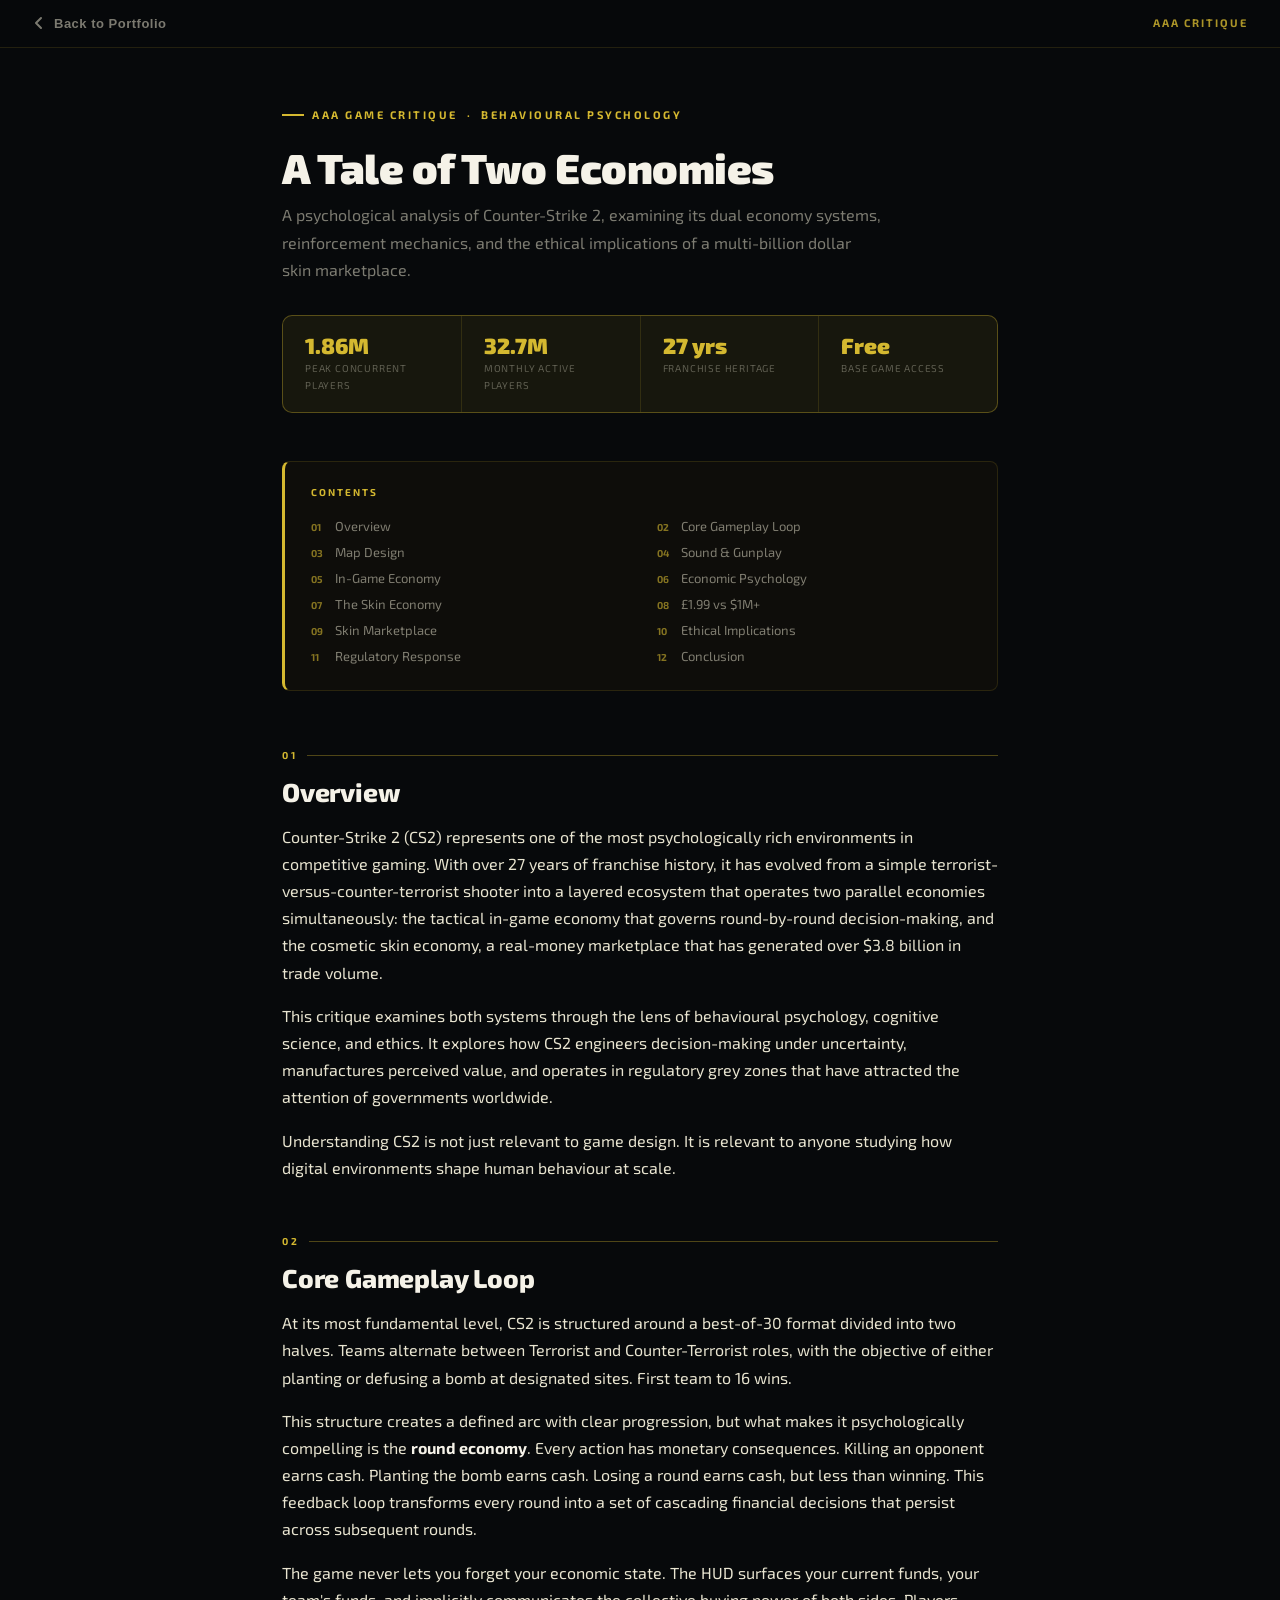
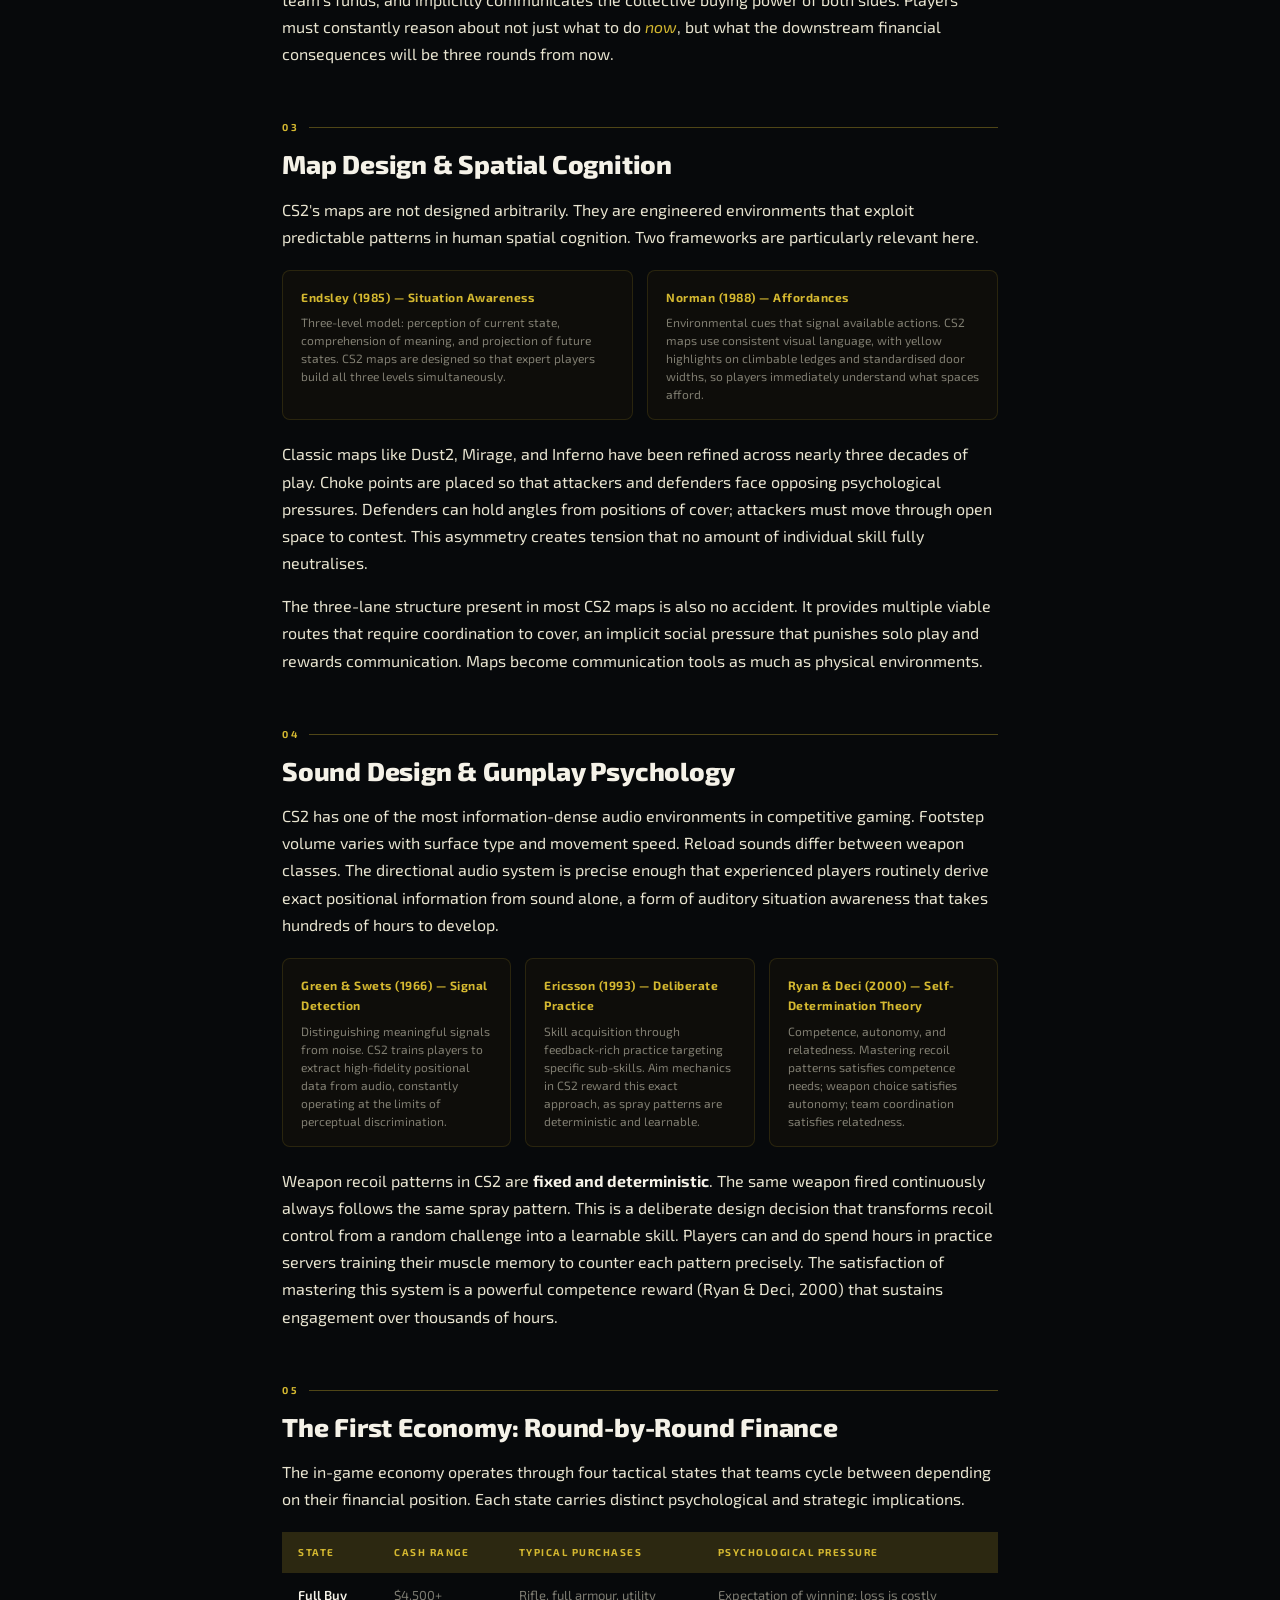
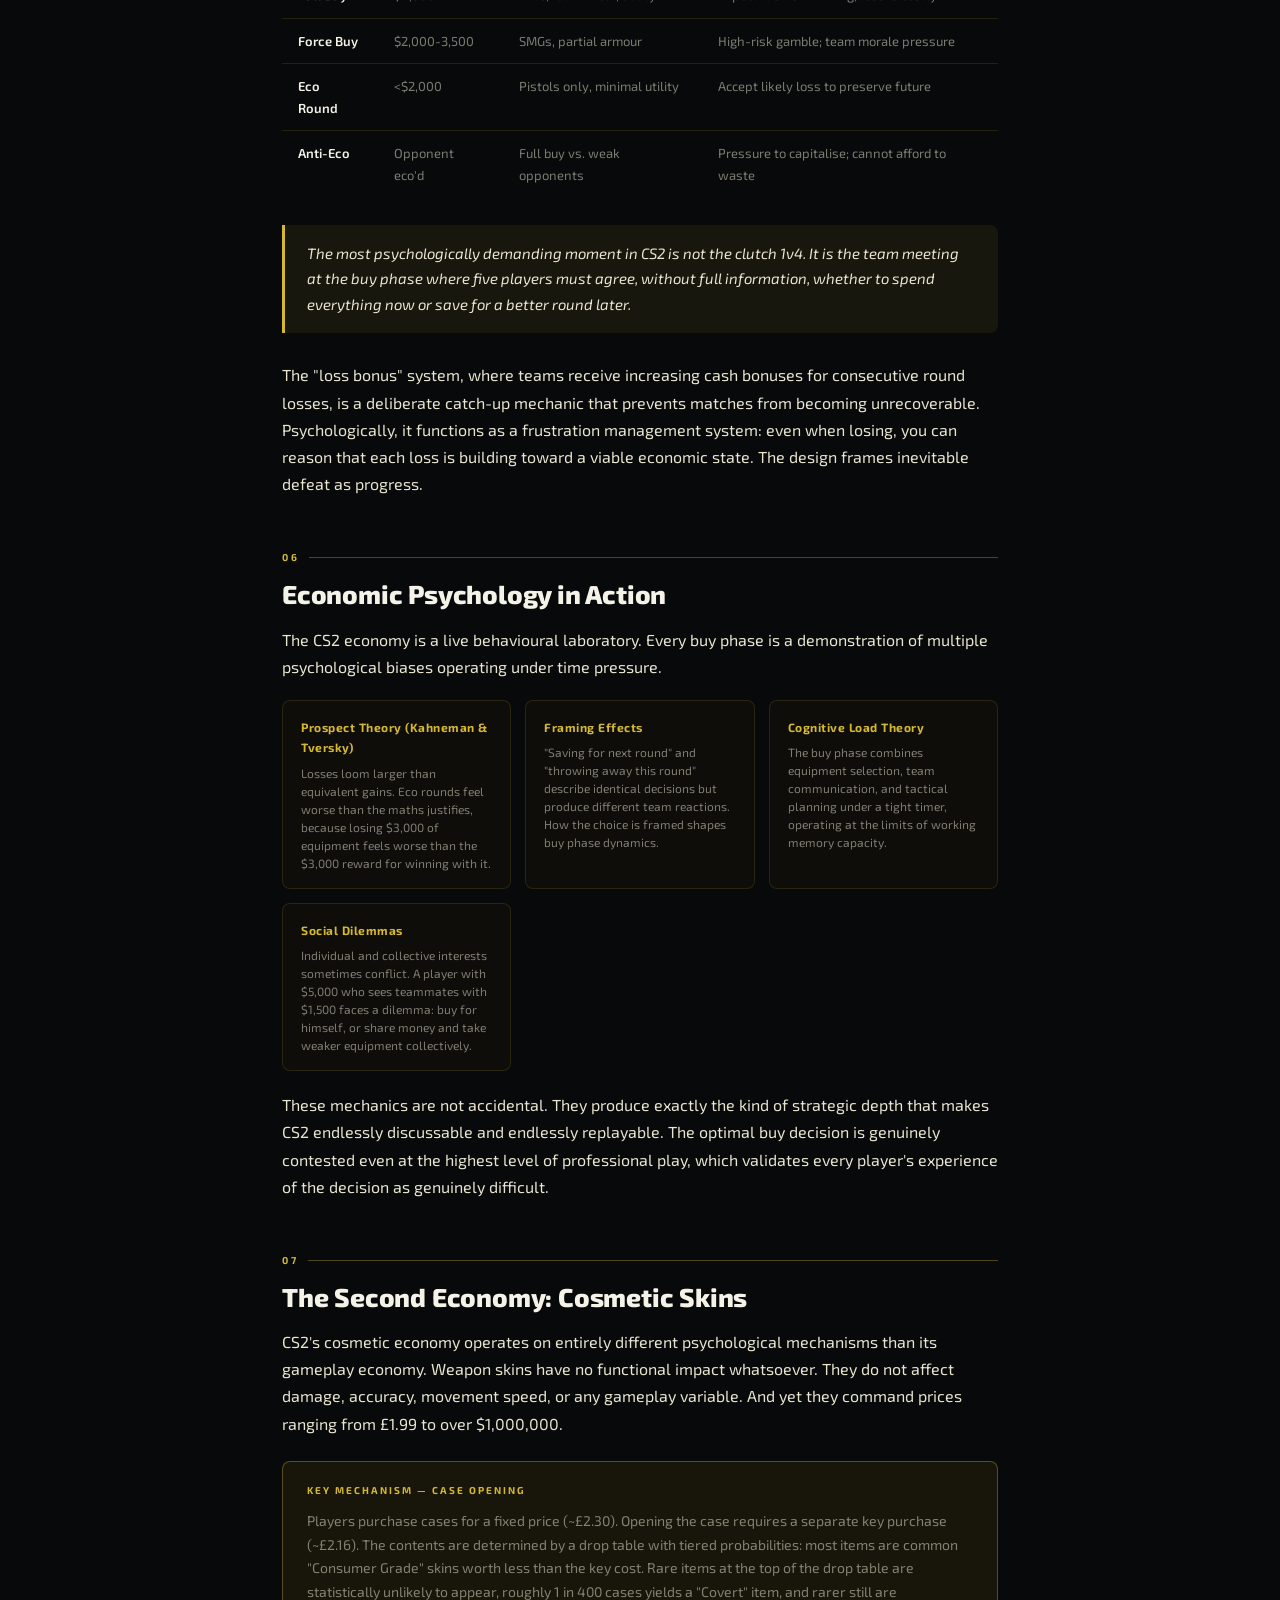
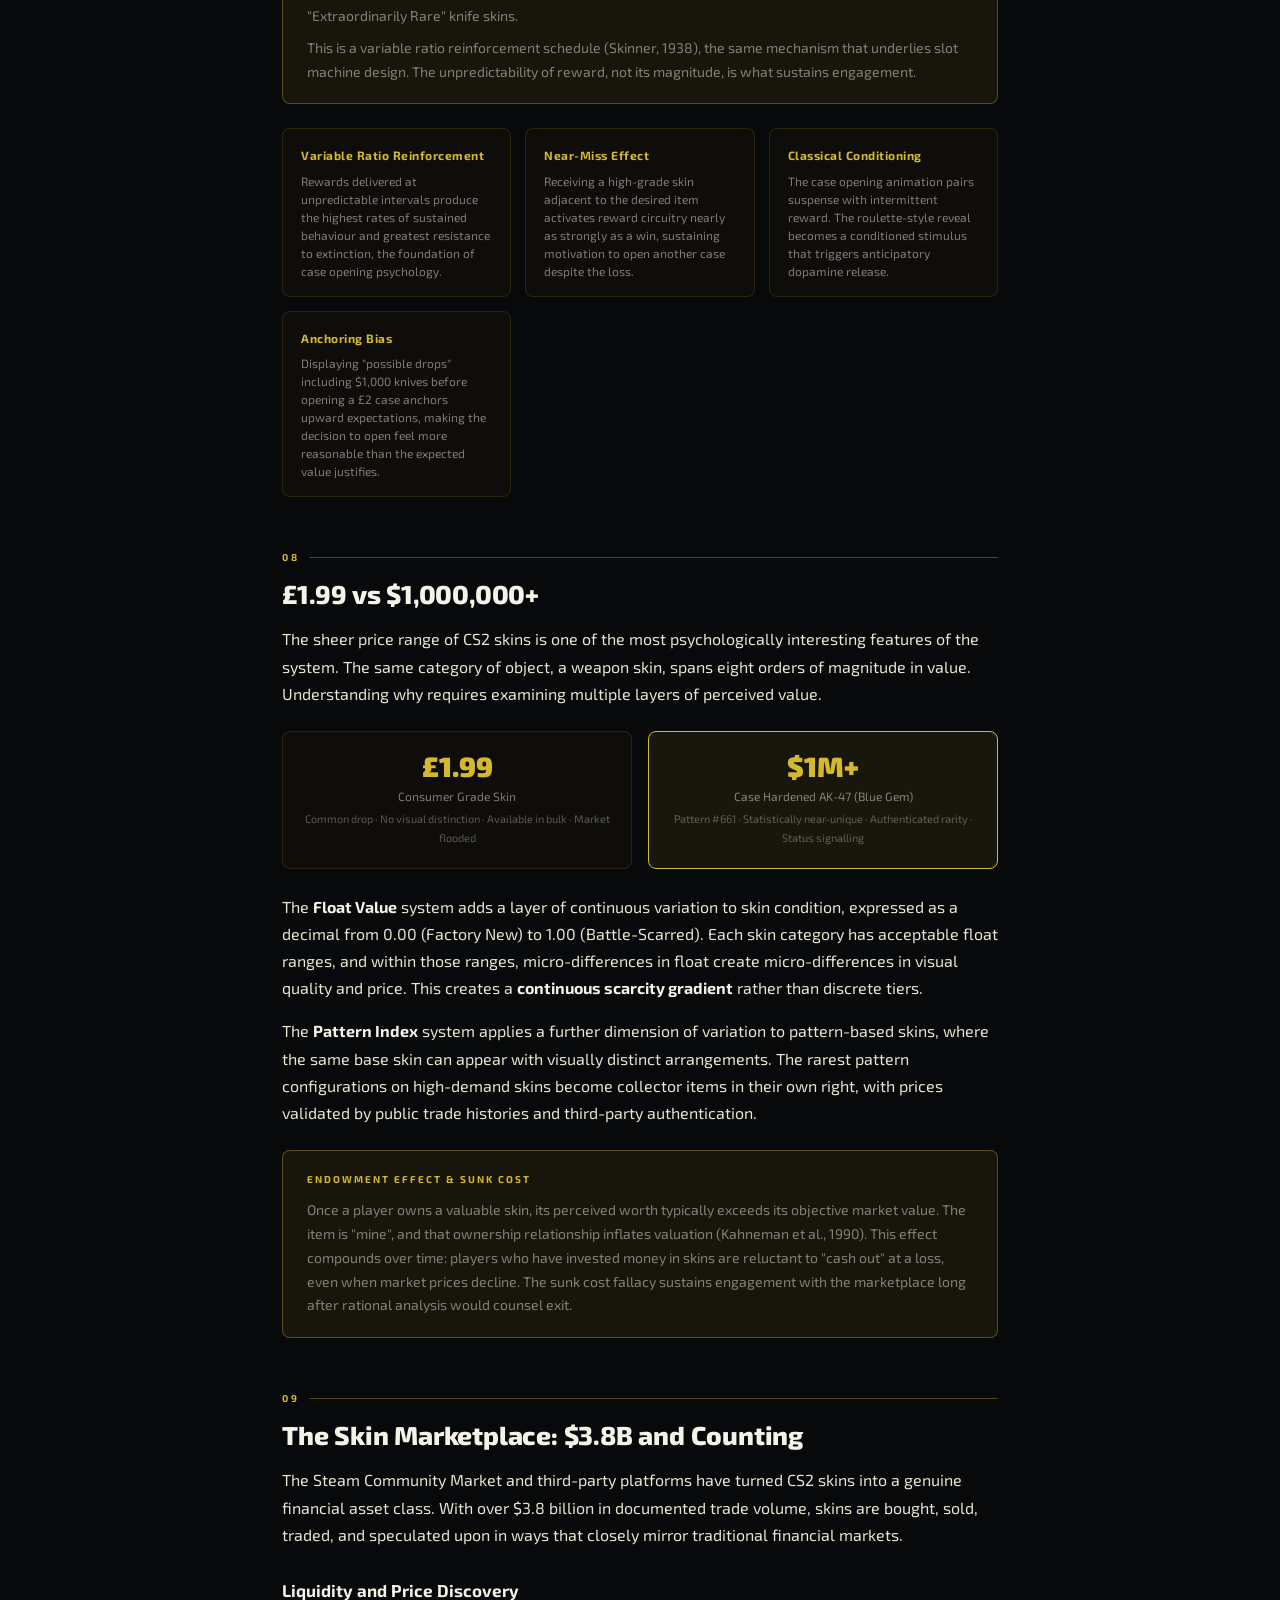
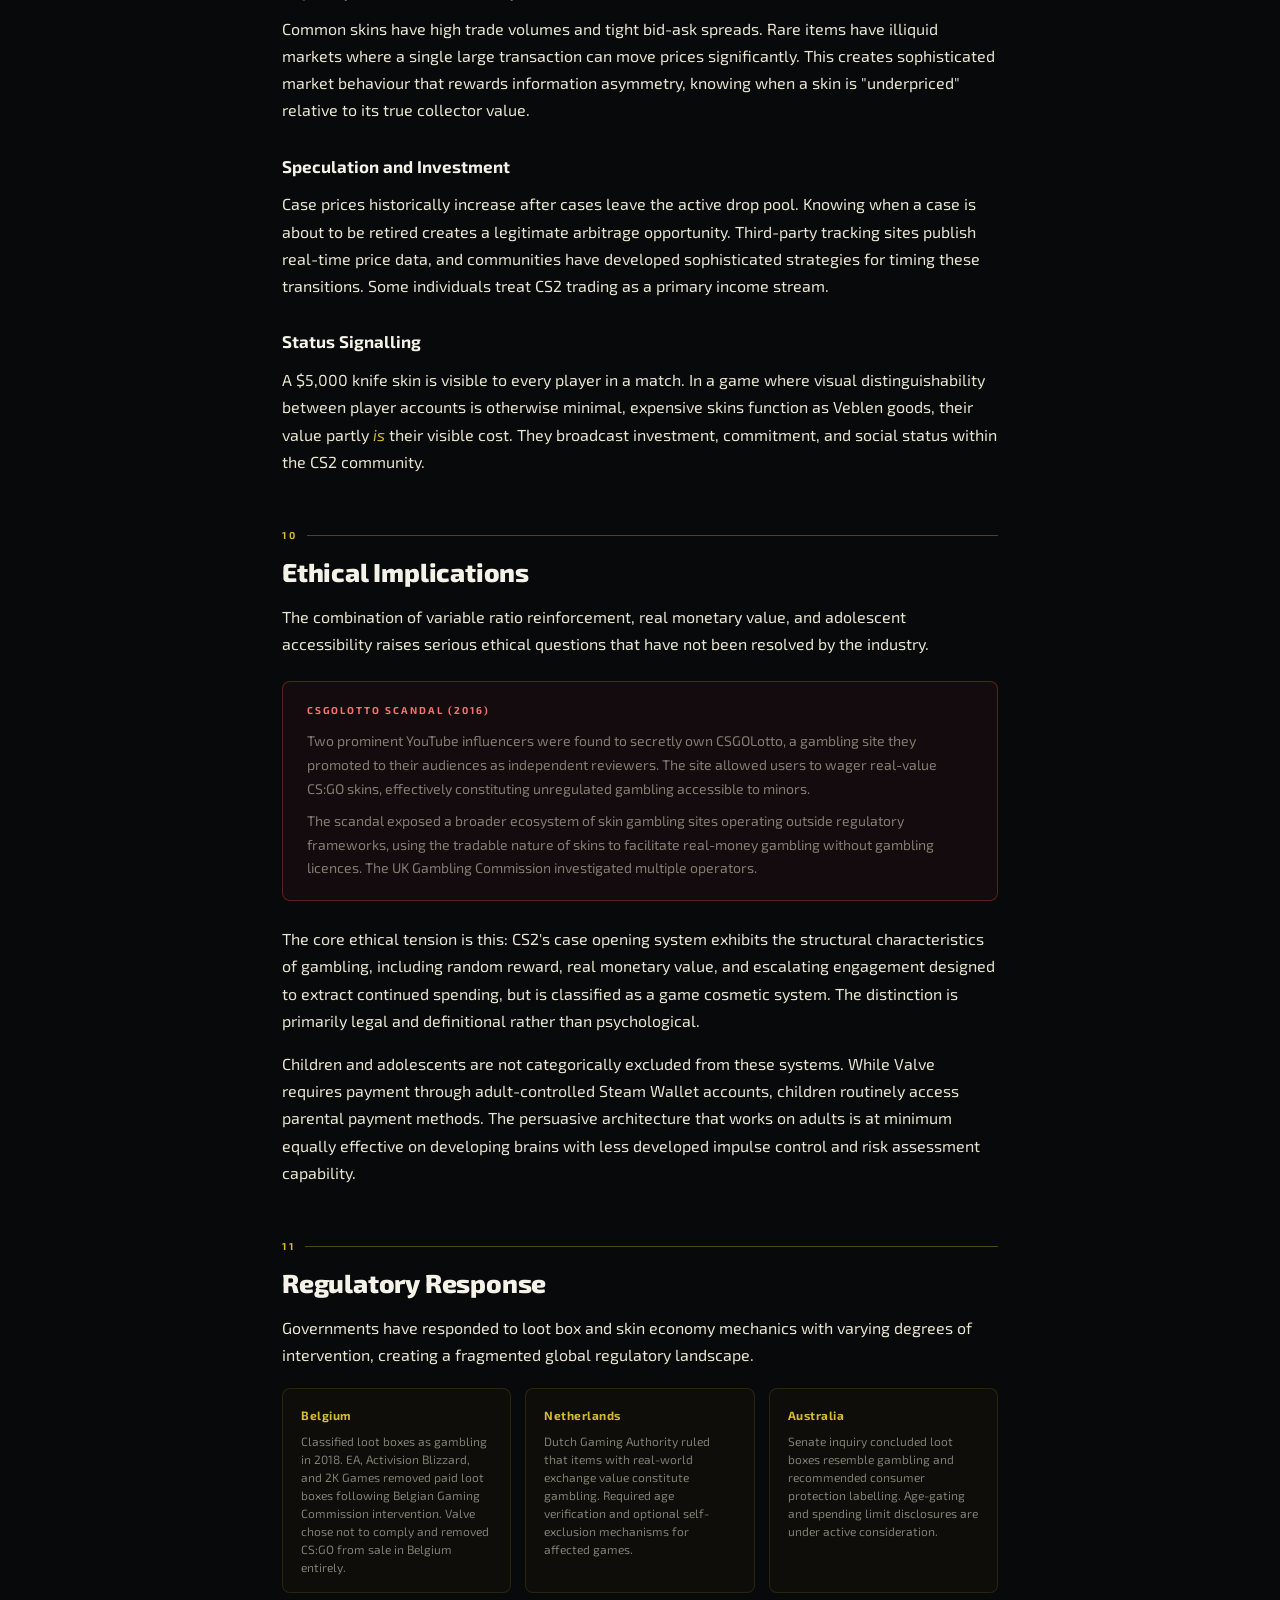
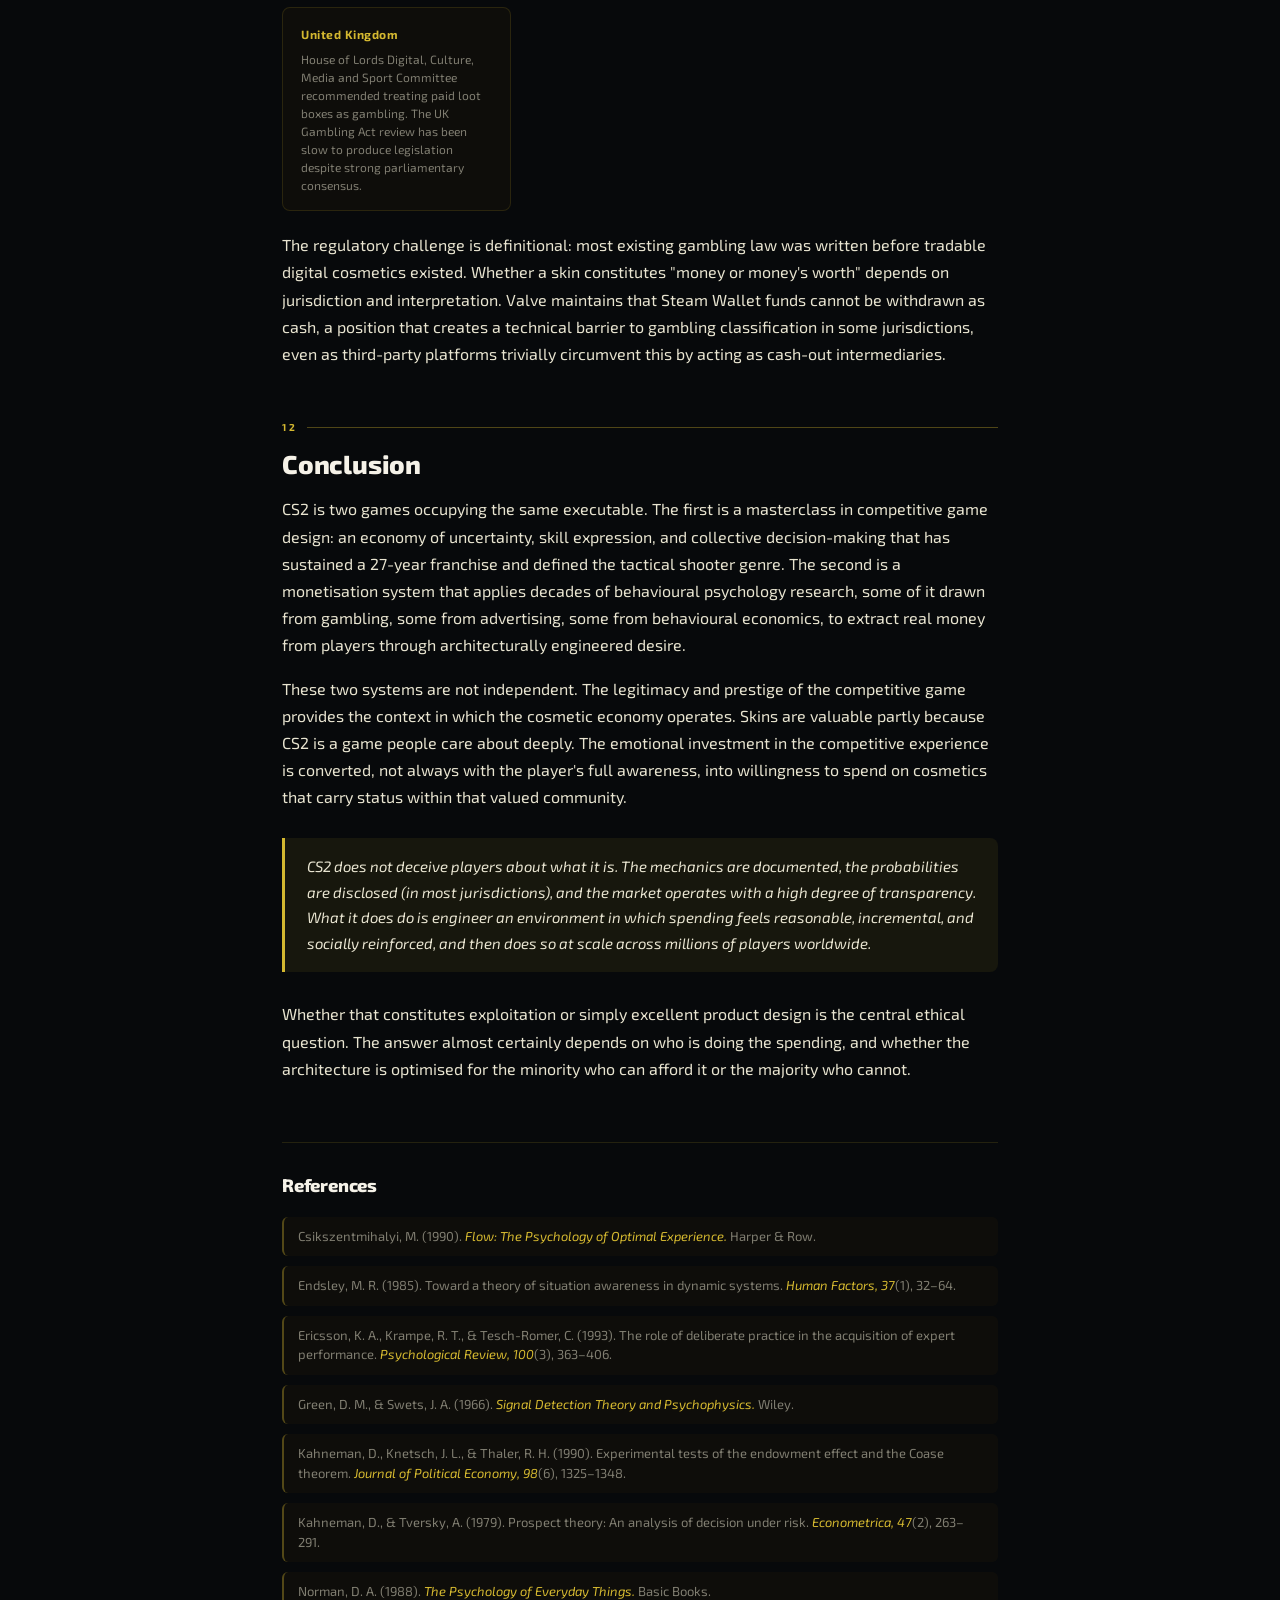
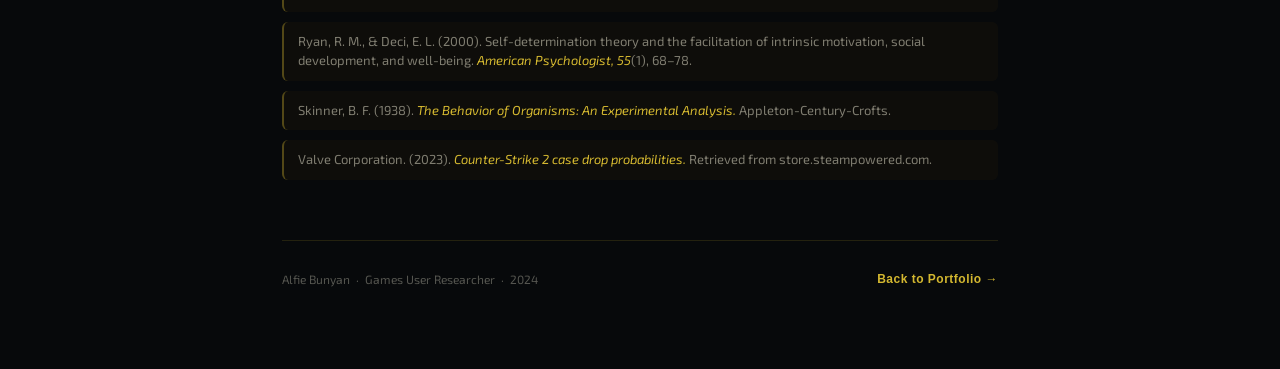
==== commit 4f3eadf2: "Fix encoding corruption and replace dashes with commas in critique pages Rewrote both files cleanly " ====
--- a/critique-cs2.html
+++ b/critique-cs2.html
@@ -4,7 +4,7 @@
 <meta charset="UTF-8">
 <meta name="viewport" content="width=device-width, initial-scale=1.0">
 <title>CS2: A Tale of Two Economies | Alfie Bunyan</title>
-<meta name="description" content="A psychological critique of Counter-Strike 2 — examining dual economy systems, behavioural reinforcement, and ethical implications of skin markets.">
+<meta name="description" content="A psychological critique of Counter-Strike 2, examining dual economy systems, behavioural reinforcement, and ethical implications of skin markets.">
 <link rel="icon" href="data:image/svg+xml,<svg xmlns='http://www.w3.org/2000/svg' viewBox='0 0 100 100'><rect width='100' height='100' rx='16' fill='%237c5ffc'/><text y='72' x='50' font-size='62' text-anchor='middle' font-family='system-ui,sans-serif' font-weight='900' fill='white'>A</text></svg>">
 <link rel="preconnect" href="https://fonts.googleapis.com">
 <link rel="preconnect" href="https://fonts.gstatic.com" crossorigin>
@@ -28,9 +28,7 @@
   }
 
   * { box-sizing: border-box; margin: 0; padding: 0; }
-
   html { scroll-behavior: smooth; }
-
   body {
     font-family: 'Exo 2', -apple-system, BlinkMacSystemFont, 'Segoe UI', sans-serif;
     background: var(--bg);
@@ -39,7 +37,7 @@
     font-size: 16px;
   }
 
-  /* ── Back nav ── */
+  /* Back nav */
   .back-nav {
     position: fixed; top: 0; left: 0; right: 0; z-index: 100;
     padding: 14px 32px;
@@ -52,7 +50,7 @@
     display: inline-flex; align-items: center; gap: 8px;
     color: var(--text-dim); text-decoration: none;
     font-size: 13px; font-weight: 600; letter-spacing: 0.5px;
-    transition: color 0.2s;
+    transition: color 0.2s; cursor: pointer; background: none; border: none;
   }
   .back-link:hover { color: var(--accent); }
   .back-link svg { width: 14px; height: 14px; }
@@ -61,14 +59,14 @@
     text-transform: uppercase; color: var(--accent); opacity: 0.8;
   }
 
-  /* ── Layout ── */
+  /* Layout */
   .page-wrap {
     max-width: 780px;
     margin: 0 auto;
     padding: 96px 32px 80px;
   }
 
-  /* ── Hero ── */
+  /* Hero */
   .critique-tag {
     display: inline-flex; align-items: center; gap: 8px;
     font-size: 11px; font-weight: 700; letter-spacing: 2.5px;
@@ -79,27 +77,22 @@
     content: ''; display: inline-block;
     width: 22px; height: 2px; background: var(--accent);
   }
-
   h1 {
     font-size: clamp(28px, 5vw, 42px);
-    font-weight: 900;
-    color: var(--white);
-    line-height: 1.12;
-    letter-spacing: -0.5px;
-    margin-bottom: 10px;
+    font-weight: 900; color: var(--white);
+    line-height: 1.12; letter-spacing: -0.5px; margin-bottom: 10px;
   }
   .hero-sub {
     font-size: 16px; color: var(--text-dim);
     margin-bottom: 32px; max-width: 600px;
   }
 
+  /* Stats strip */
   .stats-strip {
     display: flex; flex-wrap: wrap; gap: 0;
     border: 1px solid var(--border-bright);
-    border-radius: 10px;
-    overflow: hidden;
-    margin-bottom: 48px;
-    background: var(--accent-glow);
+    border-radius: 10px; overflow: hidden;
+    margin-bottom: 48px; background: var(--accent-glow);
   }
   .stat-item {
     flex: 1; min-width: 140px;
@@ -117,7 +110,7 @@
     text-transform: uppercase; letter-spacing: 0.8px; margin-top: 4px;
   }
 
-  /* ── Table of contents ── */
+  /* TOC */
   .toc {
     background: var(--surface);
     border: 1px solid var(--border);
@@ -128,8 +121,7 @@
   }
   .toc-title {
     font-size: 10px; font-weight: 700; letter-spacing: 2px;
-    text-transform: uppercase; color: var(--accent);
-    margin-bottom: 14px;
+    text-transform: uppercase; color: var(--accent); margin-bottom: 14px;
   }
   .toc ol {
     list-style: none; padding: 0;
@@ -148,9 +140,8 @@
     font-weight: 700; min-width: 16px;
   }
 
-  /* ── Sections ── */
+  /* Sections */
   .section { margin-bottom: 52px; scroll-margin-top: 80px; }
-
   .section-label {
     font-size: 10px; font-weight: 700; letter-spacing: 2.5px;
     text-transform: uppercase; color: var(--accent);
@@ -159,33 +150,24 @@
   .section-label::after {
     content: ''; flex: 1; height: 1px; background: var(--border-bright);
   }
-
   h2 {
     font-size: clamp(20px, 3vw, 26px);
     font-weight: 800; color: var(--white);
-    margin-bottom: 16px; line-height: 1.2;
-    letter-spacing: -0.2px;
-  }
-  h3 {
-    font-size: 17px; font-weight: 700; color: var(--white);
-    margin: 28px 0 10px;
-  }
-
+    margin-bottom: 16px; line-height: 1.2; letter-spacing: -0.2px;
+  }
+  h3 { font-size: 17px; font-weight: 700; color: var(--white); margin: 28px 0 10px; }
   p { color: var(--text); margin-bottom: 16px; }
   p:last-child { margin-bottom: 0; }
-
   strong { color: var(--white); font-weight: 700; }
   em { font-style: italic; color: var(--accent); }
 
-  /* ── Pull quote ── */
+  /* Pull quote */
   .pull-quote {
     border-left: 3px solid var(--accent);
-    padding: 16px 22px;
-    margin: 28px 0;
+    padding: 16px 22px; margin: 28px 0;
     background: var(--accent-glow);
     border-radius: 0 8px 8px 0;
-    font-size: 15px; font-style: italic;
-    color: var(--text);
+    font-size: 15px; font-style: italic; color: var(--text);
   }
   .pull-quote cite {
     display: block; margin-top: 10px;
@@ -193,49 +175,40 @@
     color: var(--text-muted); letter-spacing: 0.5px;
   }
 
-  /* ── Callout box ── */
+  /* Callout */
   .callout {
     background: var(--surface-2);
     border: 1px solid var(--border-bright);
-    border-radius: 8px;
-    padding: 20px 24px;
-    margin: 24px 0;
+    border-radius: 8px; padding: 20px 24px; margin: 24px 0;
   }
   .callout-label {
     font-size: 10px; font-weight: 700; letter-spacing: 2px;
-    text-transform: uppercase; color: var(--accent);
-    margin-bottom: 10px;
+    text-transform: uppercase; color: var(--accent); margin-bottom: 10px;
   }
   .callout p { margin-bottom: 8px; font-size: 14px; color: var(--text-dim); }
   .callout p:last-child { margin-bottom: 0; }
 
-  /* ── Theory grid ── */
+  /* Theory grid */
   .theory-grid {
     display: grid;
     grid-template-columns: repeat(auto-fit, minmax(200px, 1fr));
-    gap: 14px;
-    margin: 20px 0;
+    gap: 14px; margin: 20px 0;
   }
   .theory-card {
     background: var(--surface);
     border: 1px solid var(--border);
-    border-radius: 8px;
-    padding: 16px 18px;
-    transition: border-color 0.2s;
+    border-radius: 8px; padding: 16px 18px; transition: border-color 0.2s;
   }
   .theory-card:hover { border-color: var(--border-bright); }
   .theory-card-title {
     font-size: 12px; font-weight: 700; color: var(--accent);
     letter-spacing: 0.5px; margin-bottom: 6px;
   }
-  .theory-card p {
-    font-size: 12px; color: var(--text-dim); margin-bottom: 0; line-height: 1.5;
-  }
-
-  /* ── Economy table ── */
+  .theory-card p { font-size: 12px; color: var(--text-dim); margin-bottom: 0; line-height: 1.5; }
+
+  /* Economy table */
   .econ-table {
-    width: 100%; border-collapse: collapse; margin: 20px 0;
-    font-size: 13px;
+    width: 100%; border-collapse: collapse; margin: 20px 0; font-size: 13px;
   }
   .econ-table th {
     background: var(--accent-dim); color: var(--accent);
@@ -250,53 +223,39 @@
   .econ-table td:first-child { color: var(--white); font-weight: 600; }
   .econ-table tr:hover td { background: var(--accent-glow); }
 
-  /* ── Price highlight ── */
+  /* Price split */
   .price-split {
-    display: grid; grid-template-columns: 1fr 1fr; gap: 16px;
-    margin: 24px 0;
+    display: grid; grid-template-columns: 1fr 1fr; gap: 16px; margin: 24px 0;
   }
   @media (max-width: 480px) { .price-split { grid-template-columns: 1fr; } }
   .price-box {
-    border: 1px solid var(--border);
-    border-radius: 8px; padding: 20px;
-    text-align: center;
-    background: var(--surface);
-    transition: border-color 0.2s;
+    border: 1px solid var(--border); border-radius: 8px; padding: 20px;
+    text-align: center; background: var(--surface); transition: border-color 0.2s;
   }
   .price-box:hover { border-color: var(--border-bright); }
   .price-box.highlight { border-color: var(--accent); background: var(--accent-glow); }
   .price-amount {
     font-size: 28px; font-weight: 900; color: var(--accent);
-    font-family: 'Exo 2', sans-serif; line-height: 1;
-    margin-bottom: 6px;
+    font-family: 'Exo 2', sans-serif; line-height: 1; margin-bottom: 6px;
   }
   .price-item { font-size: 12px; color: var(--text-dim); margin-bottom: 4px; }
   .price-note { font-size: 11px; color: var(--text-muted); }
 
-  /* ── Warning callout ── */
-  .callout.warning {
-    border-color: rgba(239, 68, 68, 0.35);
-    background: rgba(239, 68, 68, 0.05);
-  }
+  /* Warning callout */
+  .callout.warning { border-color: rgba(239, 68, 68, 0.35); background: rgba(239, 68, 68, 0.05); }
   .callout.warning .callout-label { color: #f87171; }
 
-  /* ── References ── */
+  /* References */
   .references { margin-top: 60px; padding-top: 32px; border-top: 1px solid var(--border); }
   .references h2 { font-size: 18px; margin-bottom: 20px; }
-  .ref-list {
-    list-style: none; padding: 0;
-    display: flex; flex-direction: column; gap: 10px;
-  }
+  .ref-list { list-style: none; padding: 0; display: flex; flex-direction: column; gap: 10px; }
   .ref-list li {
     font-size: 13px; color: var(--text-dim);
-    padding: 10px 14px;
-    background: var(--surface);
-    border-radius: 6px;
-    border-left: 2px solid var(--border-bright);
-    line-height: 1.5;
-  }
-
-  /* ── Footer ── */
+    padding: 10px 14px; background: var(--surface);
+    border-radius: 6px; border-left: 2px solid var(--border-bright); line-height: 1.5;
+  }
+
+  /* Footer */
   .page-footer {
     margin-top: 60px; padding-top: 28px;
     border-top: 1px solid var(--border);
@@ -308,32 +267,29 @@
     display: inline-flex; align-items: center; gap: 6px;
     color: var(--accent); text-decoration: none;
     font-size: 12px; font-weight: 700; letter-spacing: 0.5px;
-    transition: opacity 0.2s;
+    transition: opacity 0.2s; cursor: pointer; background: none; border: none;
   }
   .footer-back:hover { opacity: 0.75; }
 </style>
 </head>
 <body>
 
-<!-- Back nav -->
 <nav class="back-nav">
-  <a href="index.html" class="back-link">
+  <button class="back-link" onclick="history.back()">
     <svg viewBox="0 0 14 14" fill="none" stroke="currentColor" stroke-width="2" stroke-linecap="round" stroke-linejoin="round">
       <path d="M9 2L4 7l5 5"/>
     </svg>
     Back to Portfolio
-  </a>
+  </button>
   <span class="nav-label">AAA Critique</span>
 </nav>
 
 <main class="page-wrap">
 
-  <!-- Hero -->
-  <div class="critique-tag">AAA Game Critique &nbsp;·&nbsp; Behavioural Psychology</div>
+  <div class="critique-tag">AAA Game Critique &nbsp;&middot;&nbsp; Behavioural Psychology</div>
   <h1>A Tale of Two Economies</h1>
-  <p class="hero-sub">A psychological analysis of Counter-Strike 2 -- examining its dual economy systems, reinforcement mechanics, and the ethical implications of a multi-billion dollar skin marketplace.</p>
-
-  <!-- Stats strip -->
+  <p class="hero-sub">A psychological analysis of Counter-Strike 2, examining its dual economy systems, reinforcement mechanics, and the ethical implications of a multi-billion dollar skin marketplace.</p>
+
   <div class="stats-strip">
     <div class="stat-item">
       <div class="stat-val">1.86M</div>
@@ -353,7 +309,6 @@
     </div>
   </div>
 
-  <!-- Table of contents -->
   <div class="toc">
     <div class="toc-title">Contents</div>
     <ol>
@@ -364,7 +319,7 @@
       <li><a href="#ingame-economy"><span class="toc-num">05</span> In-Game Economy</a></li>
       <li><a href="#economic-psychology"><span class="toc-num">06</span> Economic Psychology</a></li>
       <li><a href="#skin-economy"><span class="toc-num">07</span> The Skin Economy</a></li>
-      <li><a href="#price-comparison"><span class="toc-num">08</span> £1.99 vs $1M+</a></li>
+      <li><a href="#price-comparison"><span class="toc-num">08</span> &pound;1.99 vs $1M+</a></li>
       <li><a href="#marketplace"><span class="toc-num">09</span> Skin Marketplace</a></li>
       <li><a href="#ethics"><span class="toc-num">10</span> Ethical Implications</a></li>
       <li><a href="#regulatory"><span class="toc-num">11</span> Regulatory Response</a></li>
@@ -372,75 +327,65 @@
     </ol>
   </div>
 
-  <!-- 01 Overview -->
   <div class="section" id="overview">
     <div class="section-label">01</div>
     <h2>Overview</h2>
-    <p>Counter-Strike 2 (CS2) represents one of the most psychologically rich environments in competitive gaming. With over 27 years of franchise history, it has evolved from a simple terrorist-versus-counter-terrorist shooter into a layered ecosystem that operates two parallel economies simultaneously: the tactical in-game economy that governs round-by-round decision-making, and the cosmetic skin economy -- a real-money marketplace that has generated over $3.8 billion in trade volume.</p>
+    <p>Counter-Strike 2 (CS2) represents one of the most psychologically rich environments in competitive gaming. With over 27 years of franchise history, it has evolved from a simple terrorist-versus-counter-terrorist shooter into a layered ecosystem that operates two parallel economies simultaneously: the tactical in-game economy that governs round-by-round decision-making, and the cosmetic skin economy, a real-money marketplace that has generated over $3.8 billion in trade volume.</p>
     <p>This critique examines both systems through the lens of behavioural psychology, cognitive science, and ethics. It explores how CS2 engineers decision-making under uncertainty, manufactures perceived value, and operates in regulatory grey zones that have attracted the attention of governments worldwide.</p>
-    <p>Understanding CS2 is not just relevant to game design -- it is relevant to anyone studying how digital environments shape human behaviour at scale.</p>
-  </div>
-
-  <!-- 02 Core Gameplay Loop -->
+    <p>Understanding CS2 is not just relevant to game design. It is relevant to anyone studying how digital environments shape human behaviour at scale.</p>
+  </div>
+
   <div class="section" id="core-loop">
     <div class="section-label">02</div>
     <h2>Core Gameplay Loop</h2>
     <p>At its most fundamental level, CS2 is structured around a best-of-30 format divided into two halves. Teams alternate between Terrorist and Counter-Terrorist roles, with the objective of either planting or defusing a bomb at designated sites. First team to 16 wins.</p>
-    <p>This structure creates a defined arc with clear progression -- but what makes it psychologically compelling is the <strong>round economy</strong>. Every action has monetary consequences. Killing an opponent earns cash. Planting the bomb earns cash. Losing a round earns cash -- but less than winning. This feedback loop transforms every round into a set of cascading financial decisions that persist across subsequent rounds.</p>
+    <p>This structure creates a defined arc with clear progression, but what makes it psychologically compelling is the <strong>round economy</strong>. Every action has monetary consequences. Killing an opponent earns cash. Planting the bomb earns cash. Losing a round earns cash, but less than winning. This feedback loop transforms every round into a set of cascading financial decisions that persist across subsequent rounds.</p>
     <p>The game never lets you forget your economic state. The HUD surfaces your current funds, your team's funds, and implicitly communicates the collective buying power of both sides. Players must constantly reason about not just what to do <em>now</em>, but what the downstream financial consequences will be three rounds from now.</p>
   </div>
 
-  <!-- 03 Map Design -->
   <div class="section" id="map-design">
     <div class="section-label">03</div>
     <h2>Map Design &amp; Spatial Cognition</h2>
     <p>CS2's maps are not designed arbitrarily. They are engineered environments that exploit predictable patterns in human spatial cognition. Two frameworks are particularly relevant here.</p>
-
     <div class="theory-grid">
       <div class="theory-card">
-        <div class="theory-card-title">Endsley (1985) -- Situation Awareness</div>
+        <div class="theory-card-title">Endsley (1985) — Situation Awareness</div>
         <p>Three-level model: perception of current state, comprehension of meaning, and projection of future states. CS2 maps are designed so that expert players build all three levels simultaneously.</p>
       </div>
       <div class="theory-card">
-        <div class="theory-card-title">Norman (1988) -- Affordances</div>
-        <p>Environmental cues that signal available actions. CS2 maps use consistent visual language -- yellow highlights on climbable ledges, standardised door widths -- so players immediately understand what spaces afford.</p>
-      </div>
-    </div>
-
+        <div class="theory-card-title">Norman (1988) — Affordances</div>
+        <p>Environmental cues that signal available actions. CS2 maps use consistent visual language, with yellow highlights on climbable ledges and standardised door widths, so players immediately understand what spaces afford.</p>
+      </div>
+    </div>
     <p>Classic maps like Dust2, Mirage, and Inferno have been refined across nearly three decades of play. Choke points are placed so that attackers and defenders face opposing psychological pressures. Defenders can hold angles from positions of cover; attackers must move through open space to contest. This asymmetry creates tension that no amount of individual skill fully neutralises.</p>
-    <p>The three-lane structure present in most CS2 maps is also no accident. It provides multiple viable routes that require coordination to cover -- an implicit social pressure that punishes solo play and rewards communication. Maps become communication tools as much as physical environments.</p>
-  </div>
-
-  <!-- 04 Sound & Gunplay -->
+    <p>The three-lane structure present in most CS2 maps is also no accident. It provides multiple viable routes that require coordination to cover, an implicit social pressure that punishes solo play and rewards communication. Maps become communication tools as much as physical environments.</p>
+  </div>
+
   <div class="section" id="sound-gunplay">
     <div class="section-label">04</div>
     <h2>Sound Design &amp; Gunplay Psychology</h2>
-    <p>CS2 has one of the most information-dense audio environments in competitive gaming. Footstep volume varies with surface type and movement speed. Reload sounds differ between weapon classes. The directional audio system is precise enough that experienced players routinely derive exact positional information from sound alone -- a form of auditory situation awareness that takes hundreds of hours to develop.</p>
-
+    <p>CS2 has one of the most information-dense audio environments in competitive gaming. Footstep volume varies with surface type and movement speed. Reload sounds differ between weapon classes. The directional audio system is precise enough that experienced players routinely derive exact positional information from sound alone, a form of auditory situation awareness that takes hundreds of hours to develop.</p>
     <div class="theory-grid">
       <div class="theory-card">
-        <div class="theory-card-title">Green &amp; Swets (1966) -- Signal Detection</div>
+        <div class="theory-card-title">Green &amp; Swets (1966) — Signal Detection</div>
         <p>Distinguishing meaningful signals from noise. CS2 trains players to extract high-fidelity positional data from audio, constantly operating at the limits of perceptual discrimination.</p>
       </div>
       <div class="theory-card">
-        <div class="theory-card-title">Ericsson (1993) -- Deliberate Practice</div>
-        <p>Skill acquisition through feedback-rich practice targeting specific sub-skills. Aim mechanics in CS2 reward this exact approach -- spray patterns are deterministic and learnable.</p>
-      </div>
-      <div class="theory-card">
-        <div class="theory-card-title">Ryan &amp; Deci (2000) -- Self-Determination Theory</div>
+        <div class="theory-card-title">Ericsson (1993) — Deliberate Practice</div>
+        <p>Skill acquisition through feedback-rich practice targeting specific sub-skills. Aim mechanics in CS2 reward this exact approach, as spray patterns are deterministic and learnable.</p>
+      </div>
+      <div class="theory-card">
+        <div class="theory-card-title">Ryan &amp; Deci (2000) — Self-Determination Theory</div>
         <p>Competence, autonomy, and relatedness. Mastering recoil patterns satisfies competence needs; weapon choice satisfies autonomy; team coordination satisfies relatedness.</p>
       </div>
     </div>
-
-    <p>Weapon recoil patterns in CS2 are <strong>fixed and deterministic</strong> -- the same weapon fired continuously always follows the same spray pattern. This is a deliberate design decision that transforms recoil control from a random challenge into a learnable skill. Players can and do spend hours in practice servers training their muscle memory to counter each pattern precisely. The satisfaction of mastering this system is a powerful competence reward (Ryan &amp; Deci, 2000) that sustains engagement over thousands of hours.</p>
-  </div>
-
-  <!-- 05 In-Game Economy -->
+    <p>Weapon recoil patterns in CS2 are <strong>fixed and deterministic</strong>. The same weapon fired continuously always follows the same spray pattern. This is a deliberate design decision that transforms recoil control from a random challenge into a learnable skill. Players can and do spend hours in practice servers training their muscle memory to counter each pattern precisely. The satisfaction of mastering this system is a powerful competence reward (Ryan &amp; Deci, 2000) that sustains engagement over thousands of hours.</p>
+  </div>
+
   <div class="section" id="ingame-economy">
     <div class="section-label">05</div>
     <h2>The First Economy: Round-by-Round Finance</h2>
     <p>The in-game economy operates through four tactical states that teams cycle between depending on their financial position. Each state carries distinct psychological and strategic implications.</p>
-
     <table class="econ-table">
       <thead>
         <tr>
@@ -477,24 +422,20 @@
         </tr>
       </tbody>
     </table>
-
     <div class="pull-quote">
       The most psychologically demanding moment in CS2 is not the clutch 1v4. It is the team meeting at the buy phase where five players must agree, without full information, whether to spend everything now or save for a better round later.
     </div>
-
-    <p>The "loss bonus" system -- where teams receive increasing cash bonuses for consecutive round losses -- is a deliberate catch-up mechanic that prevents matches from becoming unrecoverable. Psychologically, it functions as a frustration management system: even when losing, you can reason that each loss is building toward a viable economic state. The design frames inevitable defeat as progress.</p>
-  </div>
-
-  <!-- 06 Economic Psychology -->
+    <p>The "loss bonus" system, where teams receive increasing cash bonuses for consecutive round losses, is a deliberate catch-up mechanic that prevents matches from becoming unrecoverable. Psychologically, it functions as a frustration management system: even when losing, you can reason that each loss is building toward a viable economic state. The design frames inevitable defeat as progress.</p>
+  </div>
+
   <div class="section" id="economic-psychology">
     <div class="section-label">06</div>
     <h2>Economic Psychology in Action</h2>
     <p>The CS2 economy is a live behavioural laboratory. Every buy phase is a demonstration of multiple psychological biases operating under time pressure.</p>
-
     <div class="theory-grid">
       <div class="theory-card">
         <div class="theory-card-title">Prospect Theory (Kahneman &amp; Tversky)</div>
-        <p>Losses loom larger than equivalent gains. Eco rounds feel worse than the maths justifies -- because losing $3,000 of equipment feels worse than the $3,000 reward for winning with it.</p>
+        <p>Losses loom larger than equivalent gains. Eco rounds feel worse than the maths justifies, because losing $3,000 of equipment feels worse than the $3,000 reward for winning with it.</p>
       </div>
       <div class="theory-card">
         <div class="theory-card-title">Framing Effects</div>
@@ -502,33 +443,29 @@
       </div>
       <div class="theory-card">
         <div class="theory-card-title">Cognitive Load Theory</div>
-        <p>The buy phase combines equipment selection, team communication, and tactical planning under a tight timer -- operating at the limits of working memory capacity.</p>
+        <p>The buy phase combines equipment selection, team communication, and tactical planning under a tight timer, operating at the limits of working memory capacity.</p>
       </div>
       <div class="theory-card">
         <div class="theory-card-title">Social Dilemmas</div>
         <p>Individual and collective interests sometimes conflict. A player with $5,000 who sees teammates with $1,500 faces a dilemma: buy for himself, or share money and take weaker equipment collectively.</p>
       </div>
     </div>
-
-    <p>These mechanics are not accidental. They produce exactly the kind of strategic depth that makes CS2 endlessly discussable -- and endlessly replayable. The optimal buy decision is genuinely contested even at the highest level of professional play, which validates every player's experience of the decision as genuinely difficult.</p>
-  </div>
-
-  <!-- 07 The Skin Economy -->
+    <p>These mechanics are not accidental. They produce exactly the kind of strategic depth that makes CS2 endlessly discussable and endlessly replayable. The optimal buy decision is genuinely contested even at the highest level of professional play, which validates every player's experience of the decision as genuinely difficult.</p>
+  </div>
+
   <div class="section" id="skin-economy">
     <div class="section-label">07</div>
     <h2>The Second Economy: Cosmetic Skins</h2>
-    <p>CS2's cosmetic economy operates on entirely different psychological mechanisms than its gameplay economy. Weapon skins have no functional impact whatsoever -- they do not affect damage, accuracy, movement speed, or any gameplay variable. And yet they command prices ranging from £1.99 to over $1,000,000.</p>
-
+    <p>CS2's cosmetic economy operates on entirely different psychological mechanisms than its gameplay economy. Weapon skins have no functional impact whatsoever. They do not affect damage, accuracy, movement speed, or any gameplay variable. And yet they command prices ranging from &pound;1.99 to over $1,000,000.</p>
     <div class="callout">
-      <div class="callout-label">Key Mechanism -- Case Opening</div>
-      <p>Players purchase cases for a fixed price (~£2.30). Opening the case requires a separate key purchase (~£2.16). The contents are determined by a drop table with tiered probabilities: most items are common "Consumer Grade" skins worth less than the key cost. Rare items at the top of the drop table are statistically unlikely to appear -- roughly 1 in 400 cases yields a "Covert" item, and rarer still are "Extraordinarily Rare" knife skins.</p>
-      <p>This is a variable ratio reinforcement schedule (Skinner, 1938), the same mechanism that underlies slot machine design. The unpredictability of reward -- not its magnitude -- is what sustains engagement.</p>
-    </div>
-
+      <div class="callout-label">Key Mechanism — Case Opening</div>
+      <p>Players purchase cases for a fixed price (~&pound;2.30). Opening the case requires a separate key purchase (~&pound;2.16). The contents are determined by a drop table with tiered probabilities: most items are common "Consumer Grade" skins worth less than the key cost. Rare items at the top of the drop table are statistically unlikely to appear, roughly 1 in 400 cases yields a "Covert" item, and rarer still are "Extraordinarily Rare" knife skins.</p>
+      <p>This is a variable ratio reinforcement schedule (Skinner, 1938), the same mechanism that underlies slot machine design. The unpredictability of reward, not its magnitude, is what sustains engagement.</p>
+    </div>
     <div class="theory-grid">
       <div class="theory-card">
         <div class="theory-card-title">Variable Ratio Reinforcement</div>
-        <p>Rewards delivered at unpredictable intervals produce the highest rates of sustained behaviour and greatest resistance to extinction -- the foundation of case opening psychology.</p>
+        <p>Rewards delivered at unpredictable intervals produce the highest rates of sustained behaviour and greatest resistance to extinction, the foundation of case opening psychology.</p>
       </div>
       <div class="theory-card">
         <div class="theory-card-title">Near-Miss Effect</div>
@@ -540,75 +477,64 @@
       </div>
       <div class="theory-card">
         <div class="theory-card-title">Anchoring Bias</div>
-        <p>Displaying "possible drops" including $1,000 knives before opening a £2 case anchors upward expectations, making the decision to open feel more reasonable than the expected value justifies.</p>
-      </div>
-    </div>
-  </div>
-
-  <!-- 08 Price comparison -->
+        <p>Displaying "possible drops" including $1,000 knives before opening a &pound;2 case anchors upward expectations, making the decision to open feel more reasonable than the expected value justifies.</p>
+      </div>
+    </div>
+  </div>
+
   <div class="section" id="price-comparison">
     <div class="section-label">08</div>
-    <h2>£1.99 vs $1,000,000+</h2>
-    <p>The sheer price range of CS2 skins is one of the most psychologically interesting features of the system. The same category of object -- a weapon skin -- spans eight orders of magnitude in value. Understanding why requires examining multiple layers of perceived value.</p>
-
+    <h2>&pound;1.99 vs $1,000,000+</h2>
+    <p>The sheer price range of CS2 skins is one of the most psychologically interesting features of the system. The same category of object, a weapon skin, spans eight orders of magnitude in value. Understanding why requires examining multiple layers of perceived value.</p>
     <div class="price-split">
       <div class="price-box">
-        <div class="price-amount">£1.99</div>
+        <div class="price-amount">&pound;1.99</div>
         <div class="price-item">Consumer Grade Skin</div>
-        <div class="price-note">Common drop · No visual distinction · Available in bulk · Market flooded</div>
+        <div class="price-note">Common drop &middot; No visual distinction &middot; Available in bulk &middot; Market flooded</div>
       </div>
       <div class="price-box highlight">
         <div class="price-amount">$1M+</div>
         <div class="price-item">Case Hardened AK-47 (Blue Gem)</div>
-        <div class="price-note">Pattern #661 · Statistically near-unique · Authenticated rarity · Status signalling</div>
-      </div>
-    </div>
-
+        <div class="price-note">Pattern #661 &middot; Statistically near-unique &middot; Authenticated rarity &middot; Status signalling</div>
+      </div>
+    </div>
     <p>The <strong>Float Value</strong> system adds a layer of continuous variation to skin condition, expressed as a decimal from 0.00 (Factory New) to 1.00 (Battle-Scarred). Each skin category has acceptable float ranges, and within those ranges, micro-differences in float create micro-differences in visual quality and price. This creates a <strong>continuous scarcity gradient</strong> rather than discrete tiers.</p>
-    <p>The <strong>Pattern Index</strong> system applies a further dimension of variation to pattern-based skins, where the same base skin can appear with visually distinct arrangements. The rarest pattern configurations on high-demand skins become collector items in their own right -- with prices validated by public trade histories and third-party authentication.</p>
-
+    <p>The <strong>Pattern Index</strong> system applies a further dimension of variation to pattern-based skins, where the same base skin can appear with visually distinct arrangements. The rarest pattern configurations on high-demand skins become collector items in their own right, with prices validated by public trade histories and third-party authentication.</p>
     <div class="callout">
       <div class="callout-label">Endowment Effect &amp; Sunk Cost</div>
-      <p>Once a player owns a valuable skin, its perceived worth typically exceeds its objective market value. The item is "mine" -- and that ownership relationship inflates valuation (Kahneman et al., 1990). This effect compounds over time: players who have invested money in skins are reluctant to "cash out" at a loss, even when market prices decline. The sunk cost fallacy sustains engagement with the marketplace long after rational analysis would counsel exit.</p>
-    </div>
-  </div>
-
-  <!-- 09 Marketplace -->
+      <p>Once a player owns a valuable skin, its perceived worth typically exceeds its objective market value. The item is "mine", and that ownership relationship inflates valuation (Kahneman et al., 1990). This effect compounds over time: players who have invested money in skins are reluctant to "cash out" at a loss, even when market prices decline. The sunk cost fallacy sustains engagement with the marketplace long after rational analysis would counsel exit.</p>
+    </div>
+  </div>
+
   <div class="section" id="marketplace">
     <div class="section-label">09</div>
     <h2>The Skin Marketplace: $3.8B and Counting</h2>
     <p>The Steam Community Market and third-party platforms have turned CS2 skins into a genuine financial asset class. With over $3.8 billion in documented trade volume, skins are bought, sold, traded, and speculated upon in ways that closely mirror traditional financial markets.</p>
-    <p>Several market dynamics emerge from this ecosystem:</p>
     <h3>Liquidity and Price Discovery</h3>
-    <p>Common skins have high trade volumes and tight bid-ask spreads. Rare items have illiquid markets where a single large transaction can move prices significantly. This creates sophisticated market behaviour that rewards information asymmetry -- knowing when a skin is "underpriced" relative to its true collector value.</p>
+    <p>Common skins have high trade volumes and tight bid-ask spreads. Rare items have illiquid markets where a single large transaction can move prices significantly. This creates sophisticated market behaviour that rewards information asymmetry, knowing when a skin is "underpriced" relative to its true collector value.</p>
     <h3>Speculation and Investment</h3>
     <p>Case prices historically increase after cases leave the active drop pool. Knowing when a case is about to be retired creates a legitimate arbitrage opportunity. Third-party tracking sites publish real-time price data, and communities have developed sophisticated strategies for timing these transitions. Some individuals treat CS2 trading as a primary income stream.</p>
     <h3>Status Signalling</h3>
-    <p>A $5,000 knife skin is visible to every player in a match. In a game where visual distinguishability between player accounts is otherwise minimal, expensive skins function as Veblen goods -- their value partly <em>is</em> their visible cost. They broadcast investment, commitment, and social status within the CS2 community.</p>
-  </div>
-
-  <!-- 10 Ethical Implications -->
+    <p>A $5,000 knife skin is visible to every player in a match. In a game where visual distinguishability between player accounts is otherwise minimal, expensive skins function as Veblen goods, their value partly <em>is</em> their visible cost. They broadcast investment, commitment, and social status within the CS2 community.</p>
+  </div>
+
   <div class="section" id="ethics">
     <div class="section-label">10</div>
     <h2>Ethical Implications</h2>
     <p>The combination of variable ratio reinforcement, real monetary value, and adolescent accessibility raises serious ethical questions that have not been resolved by the industry.</p>
-
     <div class="callout warning">
       <div class="callout-label">CSGOLotto Scandal (2016)</div>
-      <p>Two prominent YouTube influencers were found to secretly own CSGOLotto -- a gambling site they promoted to their audiences as independent reviewers. The site allowed users to wager real-value CS:GO skins, effectively constituting unregulated gambling accessible to minors.</p>
+      <p>Two prominent YouTube influencers were found to secretly own CSGOLotto, a gambling site they promoted to their audiences as independent reviewers. The site allowed users to wager real-value CS:GO skins, effectively constituting unregulated gambling accessible to minors.</p>
       <p>The scandal exposed a broader ecosystem of skin gambling sites operating outside regulatory frameworks, using the tradable nature of skins to facilitate real-money gambling without gambling licences. The UK Gambling Commission investigated multiple operators.</p>
     </div>
-
-    <p>The core ethical tension is this: CS2's case opening system exhibits the structural characteristics of gambling -- random reward, real monetary value, escalating engagement designed to extract continued spending -- but is classified as a game cosmetic system. The distinction is primarily legal and definitional rather than psychological.</p>
+    <p>The core ethical tension is this: CS2's case opening system exhibits the structural characteristics of gambling, including random reward, real monetary value, and escalating engagement designed to extract continued spending, but is classified as a game cosmetic system. The distinction is primarily legal and definitional rather than psychological.</p>
     <p>Children and adolescents are not categorically excluded from these systems. While Valve requires payment through adult-controlled Steam Wallet accounts, children routinely access parental payment methods. The persuasive architecture that works on adults is at minimum equally effective on developing brains with less developed impulse control and risk assessment capability.</p>
   </div>
 
-  <!-- 11 Regulatory Response -->
   <div class="section" id="regulatory">
     <div class="section-label">11</div>
     <h2>Regulatory Response</h2>
     <p>Governments have responded to loot box and skin economy mechanics with varying degrees of intervention, creating a fragmented global regulatory landscape.</p>
-
     <div class="theory-grid">
       <div class="theory-card">
         <div class="theory-card-title">Belgium</div>
@@ -627,47 +553,39 @@
         <p>House of Lords Digital, Culture, Media and Sport Committee recommended treating paid loot boxes as gambling. The UK Gambling Act review has been slow to produce legislation despite strong parliamentary consensus.</p>
       </div>
     </div>
-
-    <p>The regulatory challenge is definitional: most existing gambling law was written before tradable digital cosmetics existed. Whether a skin constitutes "money or money's worth" depends on jurisdiction and interpretation. Valve maintains that Steam Wallet funds cannot be withdrawn as cash -- a position that creates a technical barrier to gambling classification in some jurisdictions, even as third-party platforms trivially circumvent this by acting as cash-out intermediaries.</p>
-  </div>
-
-  <!-- 12 Conclusion -->
+    <p>The regulatory challenge is definitional: most existing gambling law was written before tradable digital cosmetics existed. Whether a skin constitutes "money or money's worth" depends on jurisdiction and interpretation. Valve maintains that Steam Wallet funds cannot be withdrawn as cash, a position that creates a technical barrier to gambling classification in some jurisdictions, even as third-party platforms trivially circumvent this by acting as cash-out intermediaries.</p>
+  </div>
+
   <div class="section" id="conclusion">
     <div class="section-label">12</div>
     <h2>Conclusion</h2>
-    <p>CS2 is two games occupying the same executable. The first is a masterclass in competitive game design: an economy of uncertainty, skill expression, and collective decision-making that has sustained a 27-year franchise and defined the tactical shooter genre. The second is a monetisation system that applies decades of behavioural psychology research -- some of it drawn from gambling, some from advertising, some from behavioural economics -- to extract real money from players through architecturally engineered desire.</p>
-    <p>These two systems are not independent. The legitimacy and prestige of the competitive game provides the context in which the cosmetic economy operates. Skins are valuable partly because CS2 is a game people care about deeply. The emotional investment in the competitive experience is converted -- not always with the player's full awareness -- into willingness to spend on cosmetics that carry status within that valued community.</p>
-
+    <p>CS2 is two games occupying the same executable. The first is a masterclass in competitive game design: an economy of uncertainty, skill expression, and collective decision-making that has sustained a 27-year franchise and defined the tactical shooter genre. The second is a monetisation system that applies decades of behavioural psychology research, some of it drawn from gambling, some from advertising, some from behavioural economics, to extract real money from players through architecturally engineered desire.</p>
+    <p>These two systems are not independent. The legitimacy and prestige of the competitive game provides the context in which the cosmetic economy operates. Skins are valuable partly because CS2 is a game people care about deeply. The emotional investment in the competitive experience is converted, not always with the player's full awareness, into willingness to spend on cosmetics that carry status within that valued community.</p>
     <div class="pull-quote">
-      CS2 does not deceive players about what it is. The mechanics are documented, the probabilities are disclosed (in most jurisdictions), and the market operates with a high degree of transparency. What it does do is engineer an environment in which spending feels reasonable, incremental, and socially reinforced -- and then do so at scale across millions of players worldwide.
-    </div>
-
+      CS2 does not deceive players about what it is. The mechanics are documented, the probabilities are disclosed (in most jurisdictions), and the market operates with a high degree of transparency. What it does do is engineer an environment in which spending feels reasonable, incremental, and socially reinforced, and then does so at scale across millions of players worldwide.
+    </div>
     <p>Whether that constitutes exploitation or simply excellent product design is the central ethical question. The answer almost certainly depends on who is doing the spending, and whether the architecture is optimised for the minority who can afford it or the majority who cannot.</p>
   </div>
 
-  <!-- References -->
   <div class="references" id="references">
     <h2>References</h2>
     <ul class="ref-list">
       <li>Csikszentmihalyi, M. (1990). <em>Flow: The Psychology of Optimal Experience.</em> Harper &amp; Row.</li>
-      <li>Endsley, M. R. (1985). Toward a theory of situation awareness in dynamic systems. <em>Human Factors, 37</em>(1), 32--64.</li>
-      <li>Ericsson, K. A., Krampe, R. T., &amp; Tesch-Romer, C. (1993). The role of deliberate practice in the acquisition of expert performance. <em>Psychological Review, 100</em>(3), 363--406.</li>
+      <li>Endsley, M. R. (1985). Toward a theory of situation awareness in dynamic systems. <em>Human Factors, 37</em>(1), 32&ndash;64.</li>
+      <li>Ericsson, K. A., Krampe, R. T., &amp; Tesch-Romer, C. (1993). The role of deliberate practice in the acquisition of expert performance. <em>Psychological Review, 100</em>(3), 363&ndash;406.</li>
       <li>Green, D. M., &amp; Swets, J. A. (1966). <em>Signal Detection Theory and Psychophysics.</em> Wiley.</li>
-      <li>Kahneman, D., Knetsch, J. L., &amp; Thaler, R. H. (1990). Experimental tests of the endowment effect and the Coase theorem. <em>Journal of Political Economy, 98</em>(6), 1325--1348.</li>
-      <li>Kahneman, D., &amp; Tversky, A. (1979). Prospect theory: An analysis of decision under risk. <em>Econometrica, 47</em>(2), 263--291.</li>
+      <li>Kahneman, D., Knetsch, J. L., &amp; Thaler, R. H. (1990). Experimental tests of the endowment effect and the Coase theorem. <em>Journal of Political Economy, 98</em>(6), 1325&ndash;1348.</li>
+      <li>Kahneman, D., &amp; Tversky, A. (1979). Prospect theory: An analysis of decision under risk. <em>Econometrica, 47</em>(2), 263&ndash;291.</li>
       <li>Norman, D. A. (1988). <em>The Psychology of Everyday Things.</em> Basic Books.</li>
-      <li>Ryan, R. M., &amp; Deci, E. L. (2000). Self-determination theory and the facilitation of intrinsic motivation, social development, and well-being. <em>American Psychologist, 55</em>(1), 68--78.</li>
+      <li>Ryan, R. M., &amp; Deci, E. L. (2000). Self-determination theory and the facilitation of intrinsic motivation, social development, and well-being. <em>American Psychologist, 55</em>(1), 68&ndash;78.</li>
       <li>Skinner, B. F. (1938). <em>The Behavior of Organisms: An Experimental Analysis.</em> Appleton-Century-Crofts.</li>
       <li>Valve Corporation. (2023). <em>Counter-Strike 2 case drop probabilities.</em> Retrieved from store.steampowered.com.</li>
     </ul>
   </div>
 
-  <!-- Footer -->
   <footer class="page-footer">
-    <p>Alfie Bunyan &nbsp;·&nbsp; Games User Researcher &nbsp;·&nbsp; 2024</p>
-    <a href="index.html" class="footer-back">
-      Back to Portfolio &rarr;
-    </a>
+    <p>Alfie Bunyan &nbsp;&middot;&nbsp; Games User Researcher &nbsp;&middot;&nbsp; 2024</p>
+    <button class="footer-back" onclick="history.back()">Back to Portfolio &rarr;</button>
   </footer>
 
 </main>
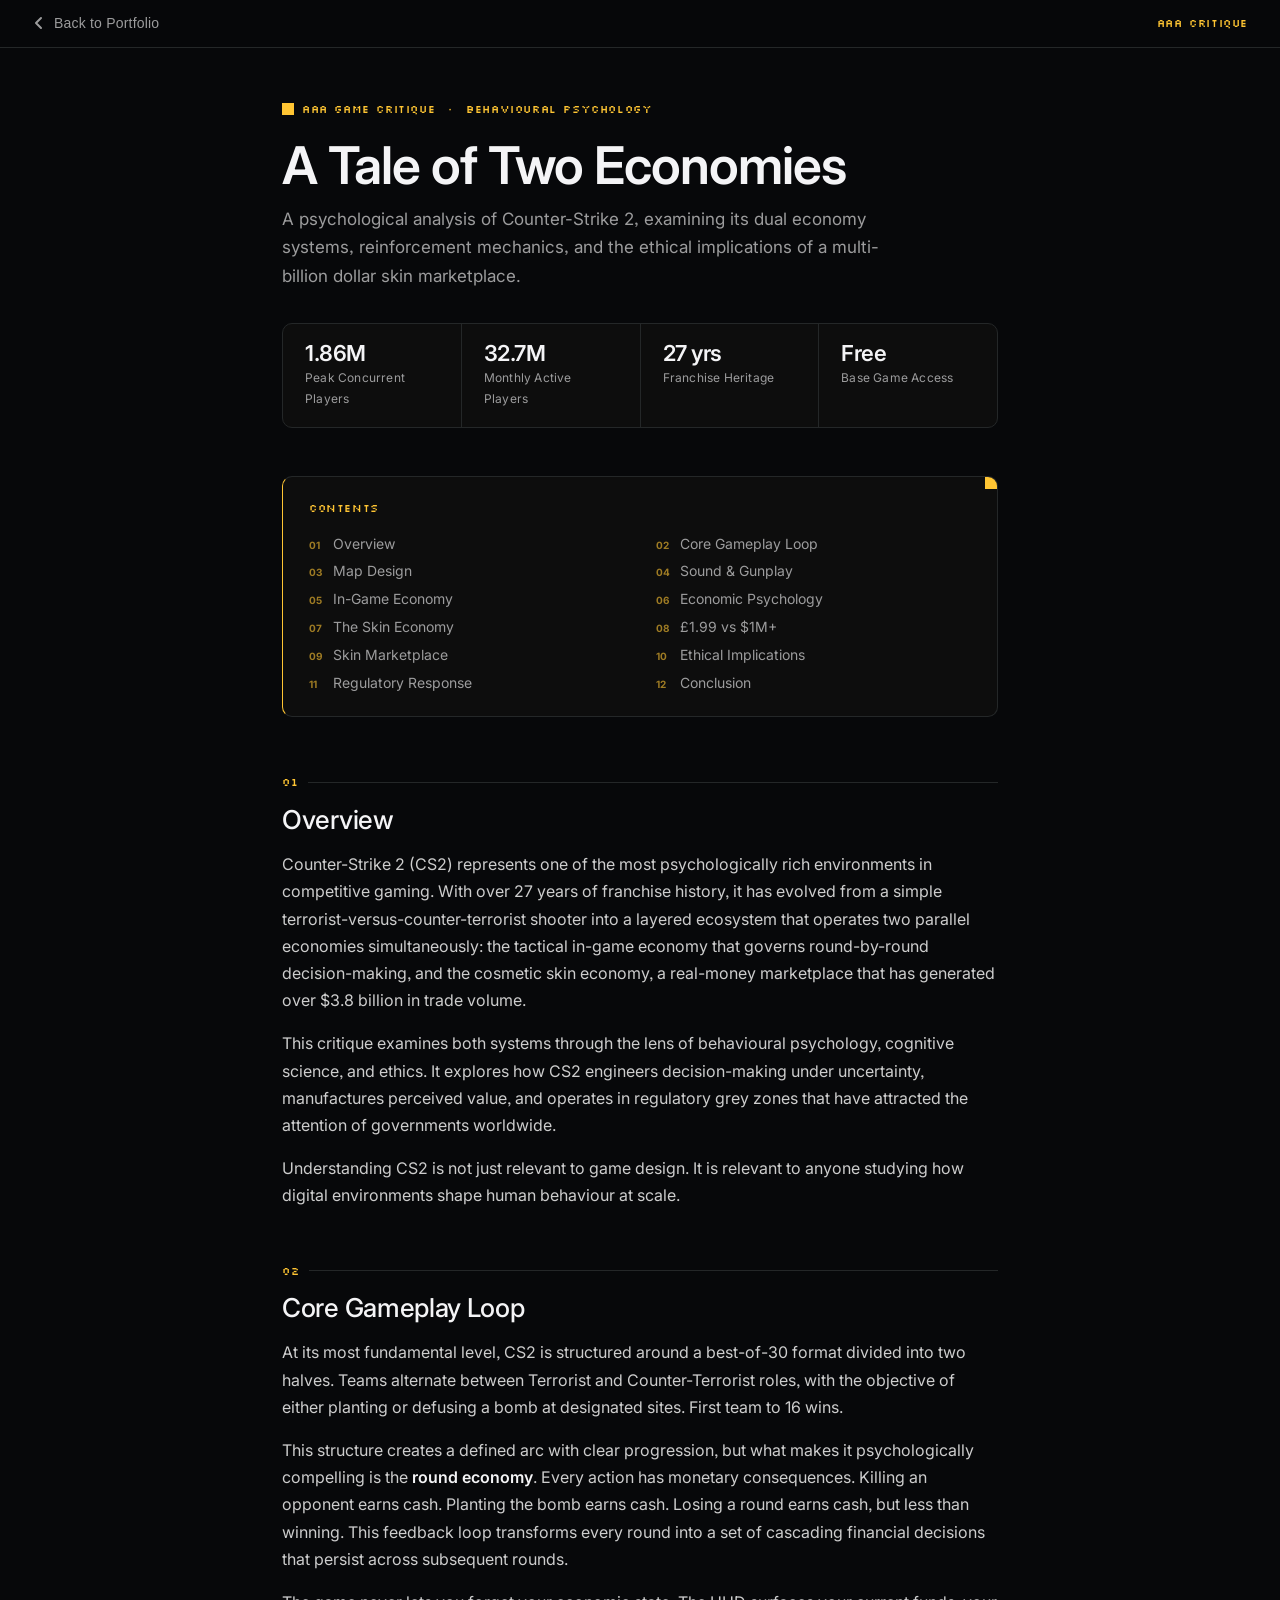
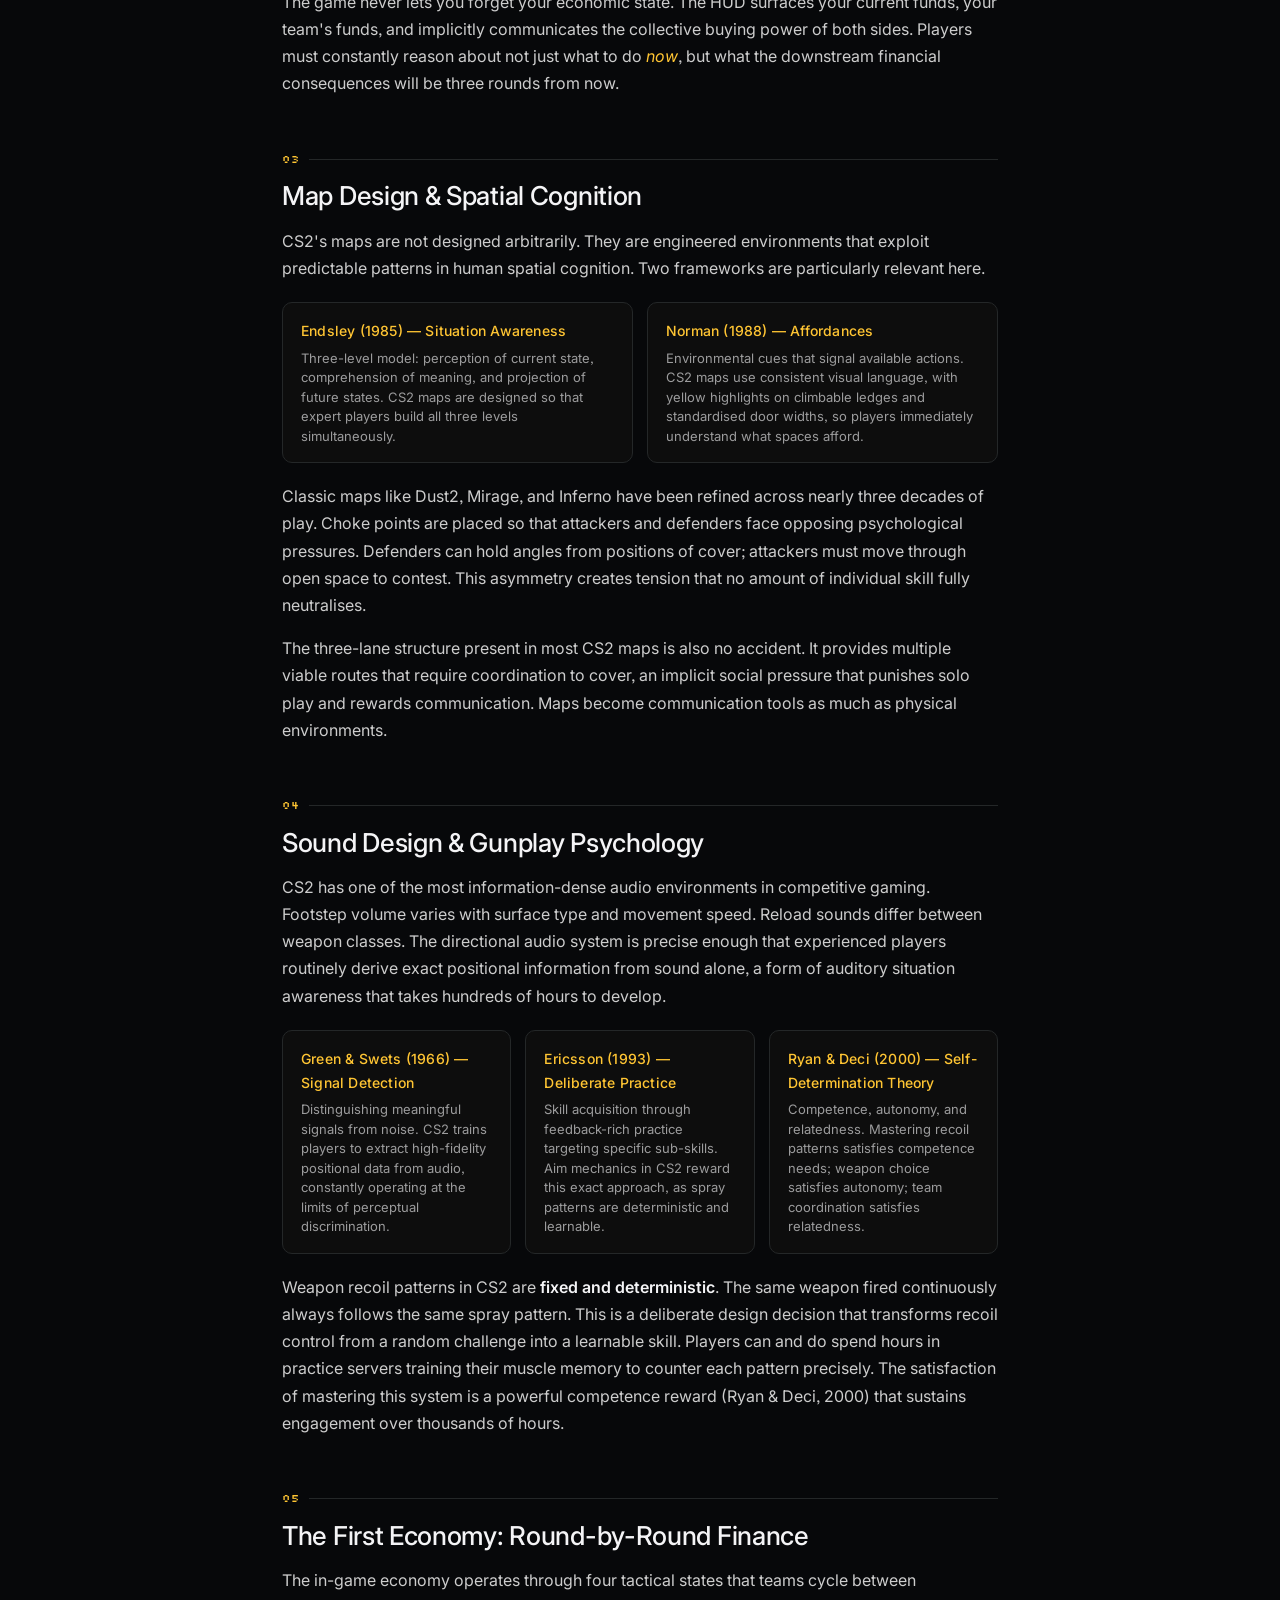
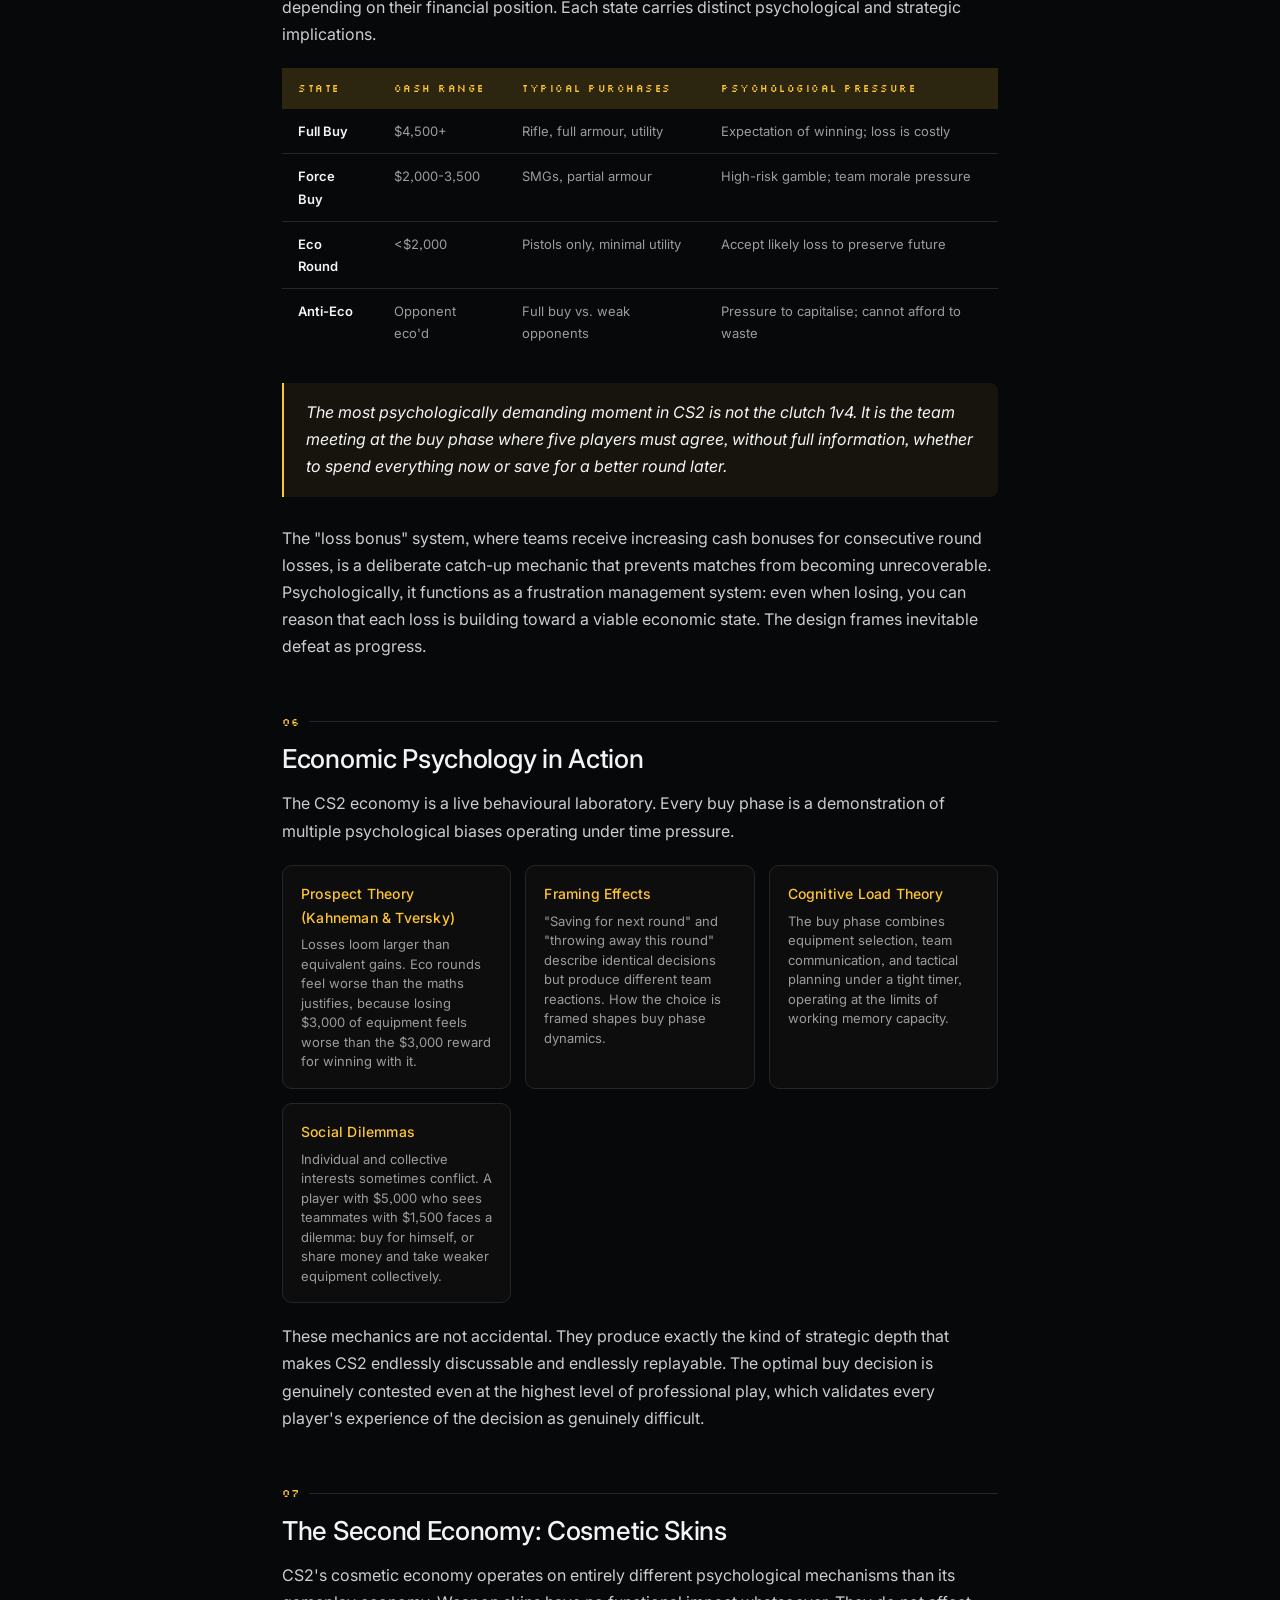
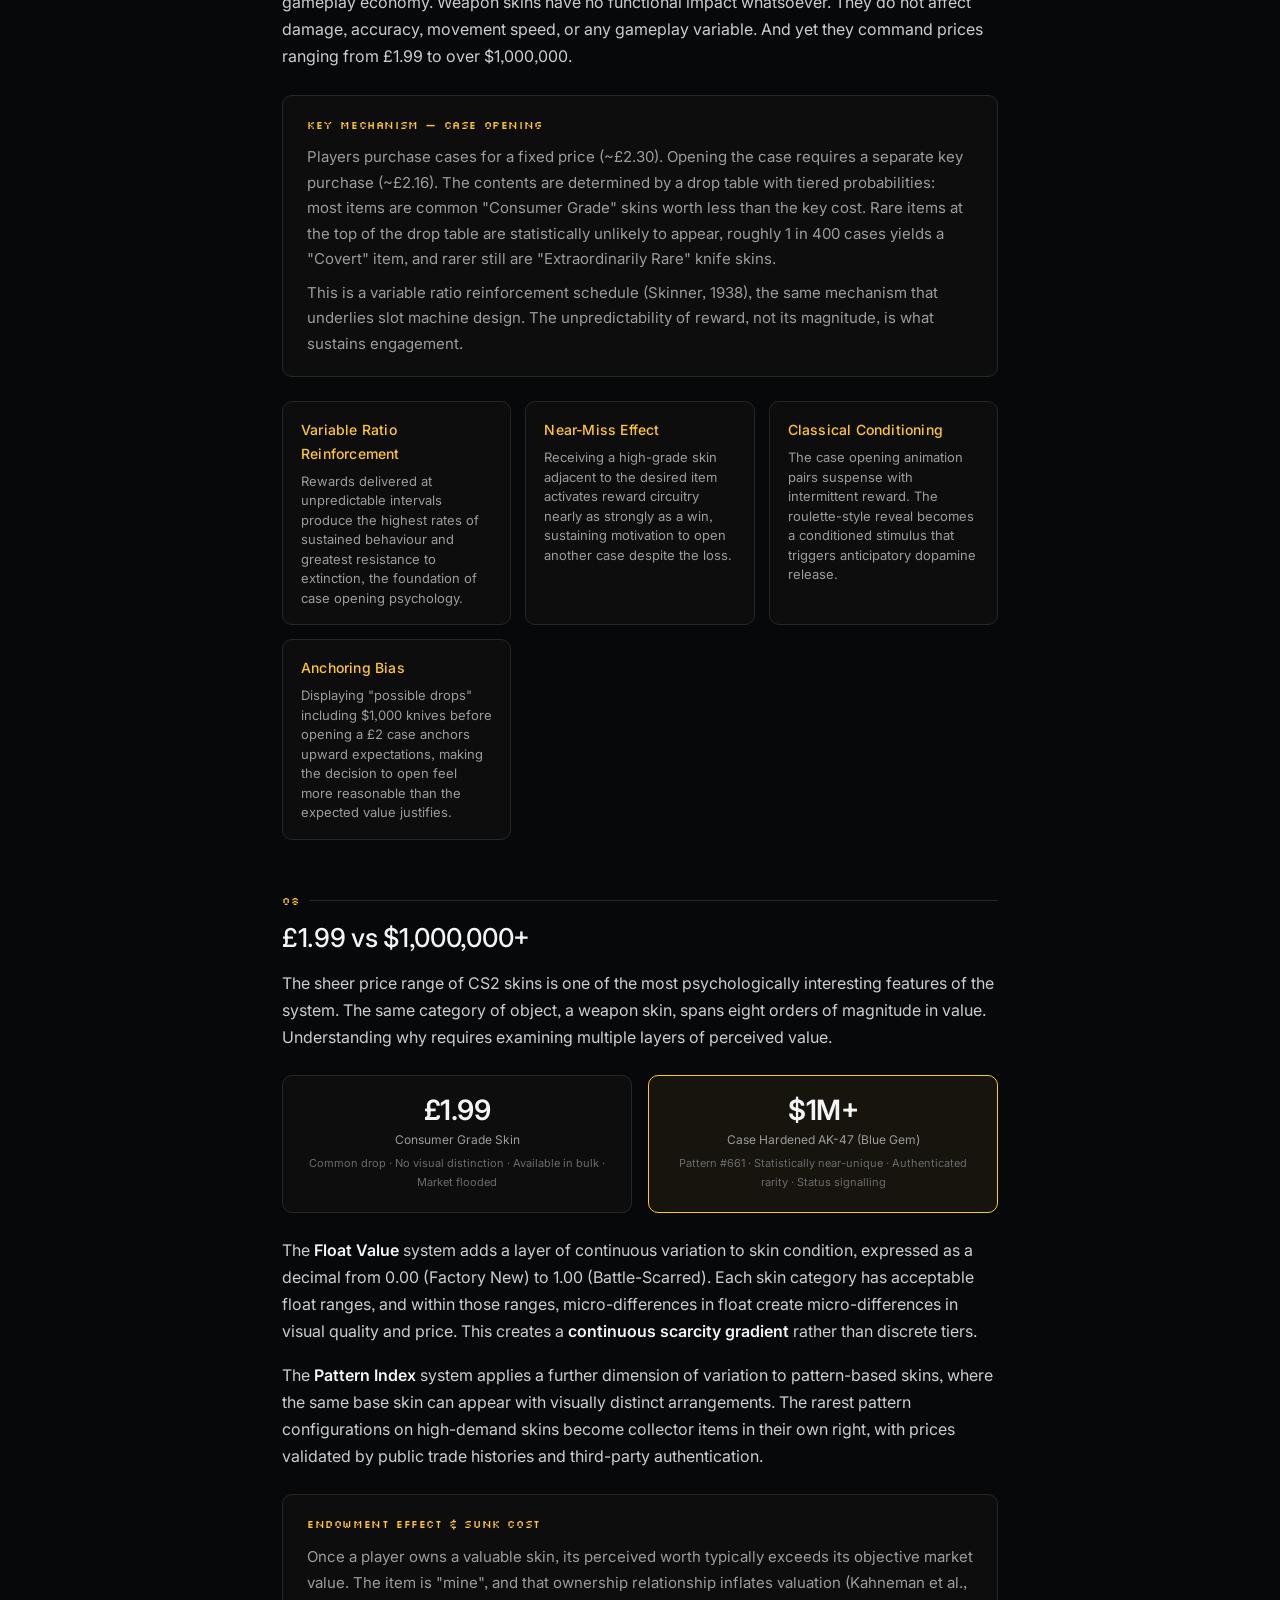
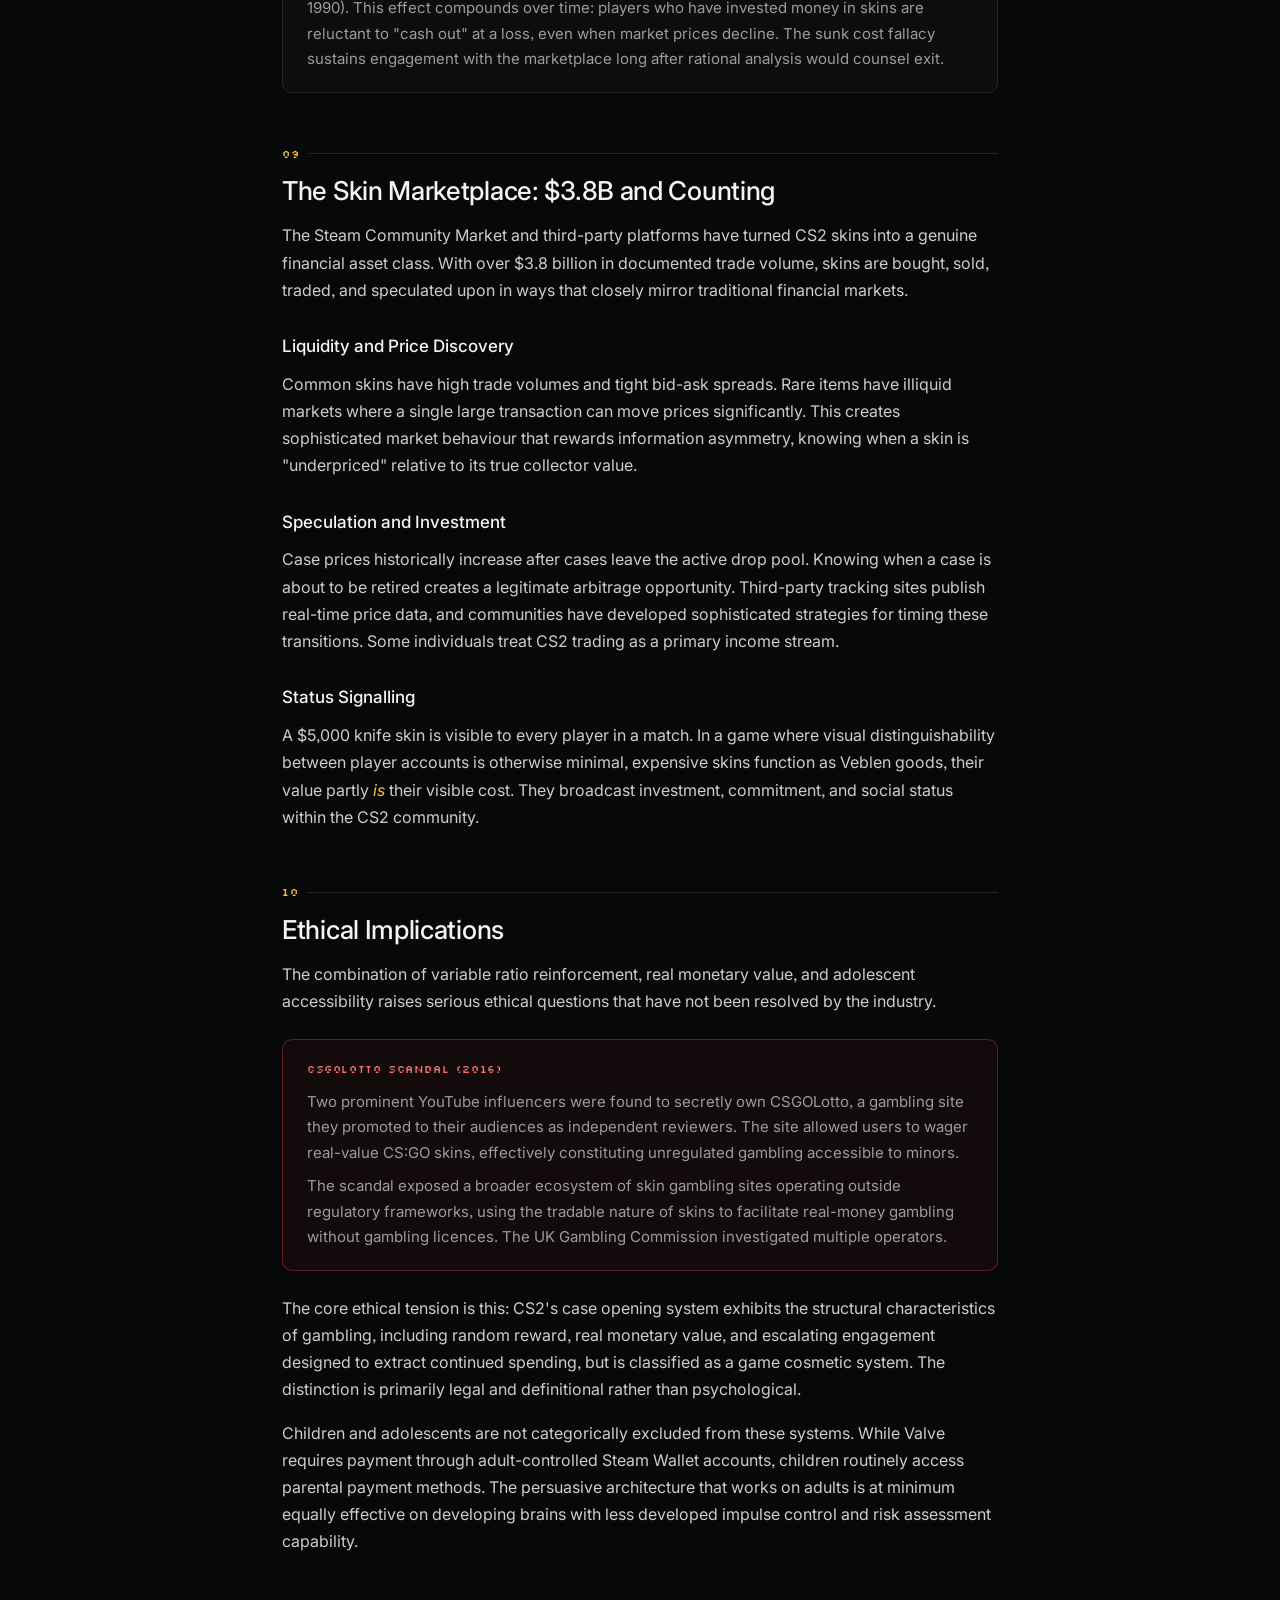
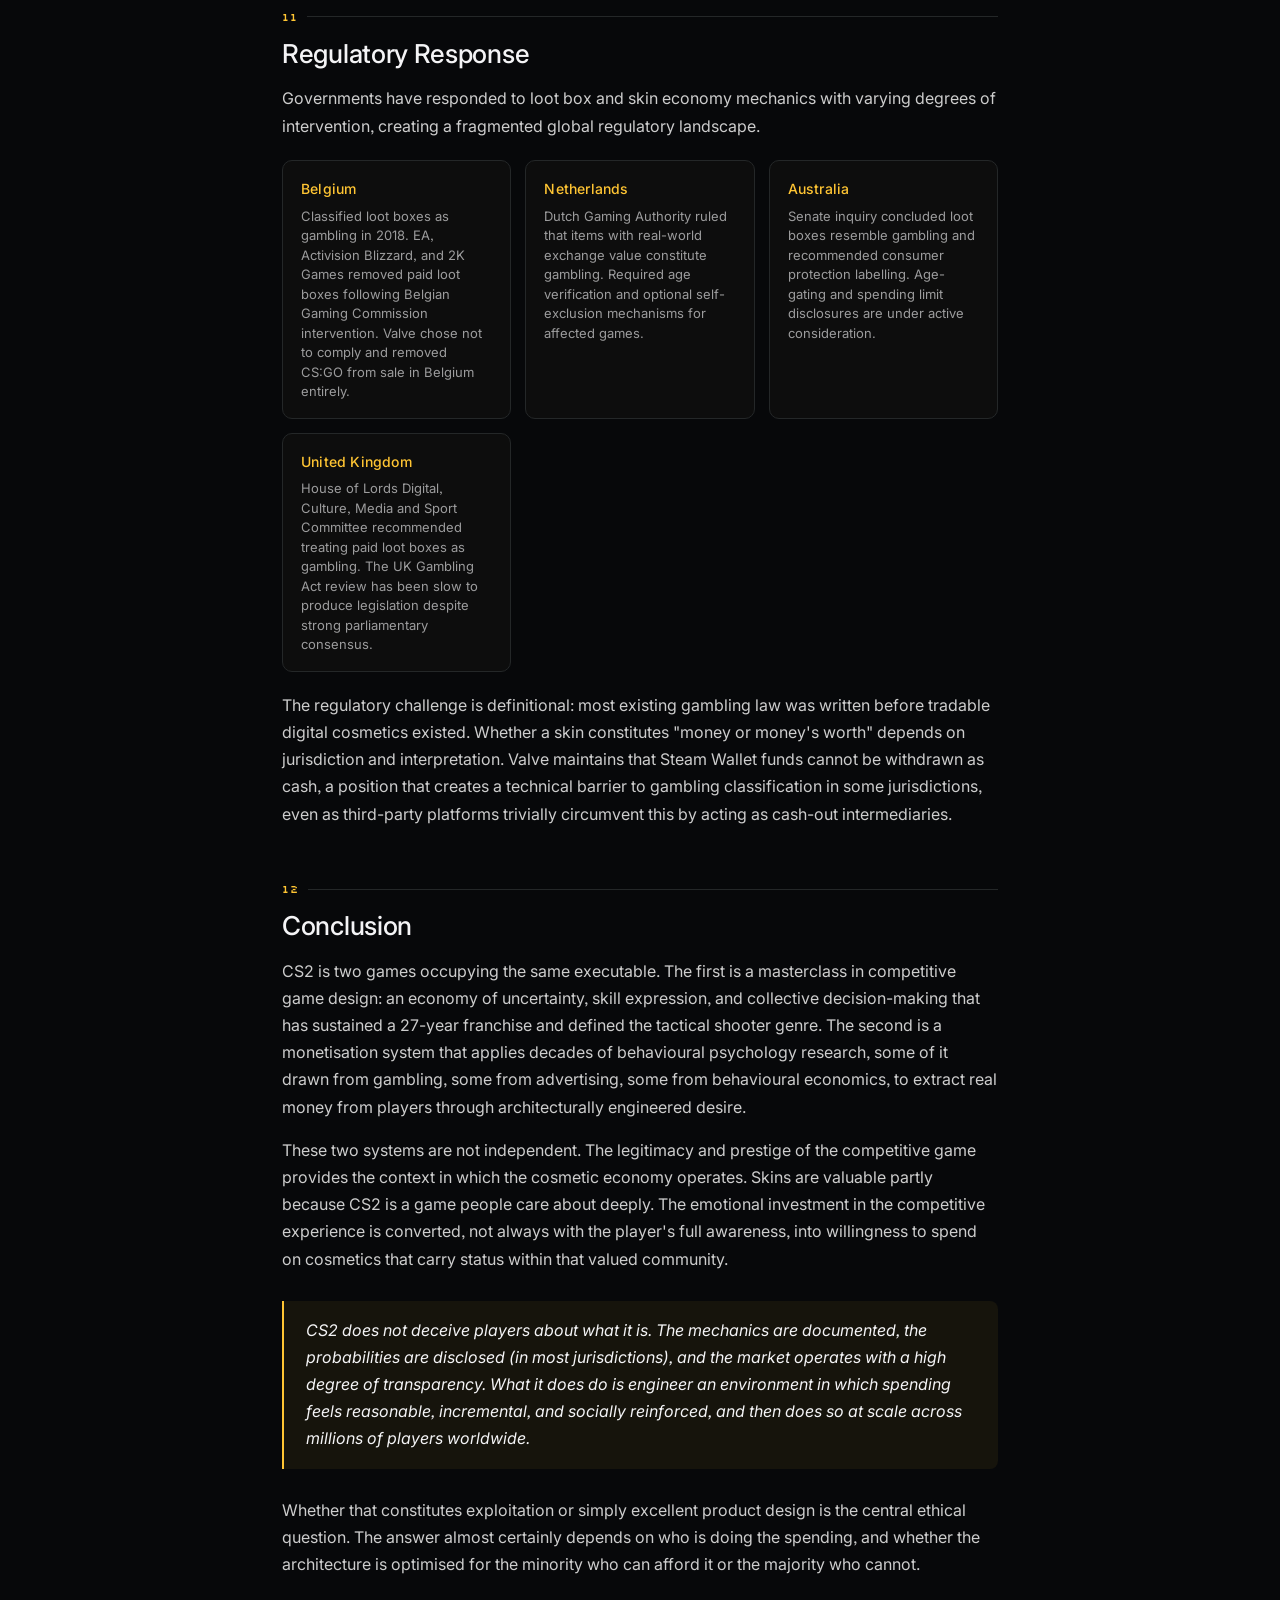
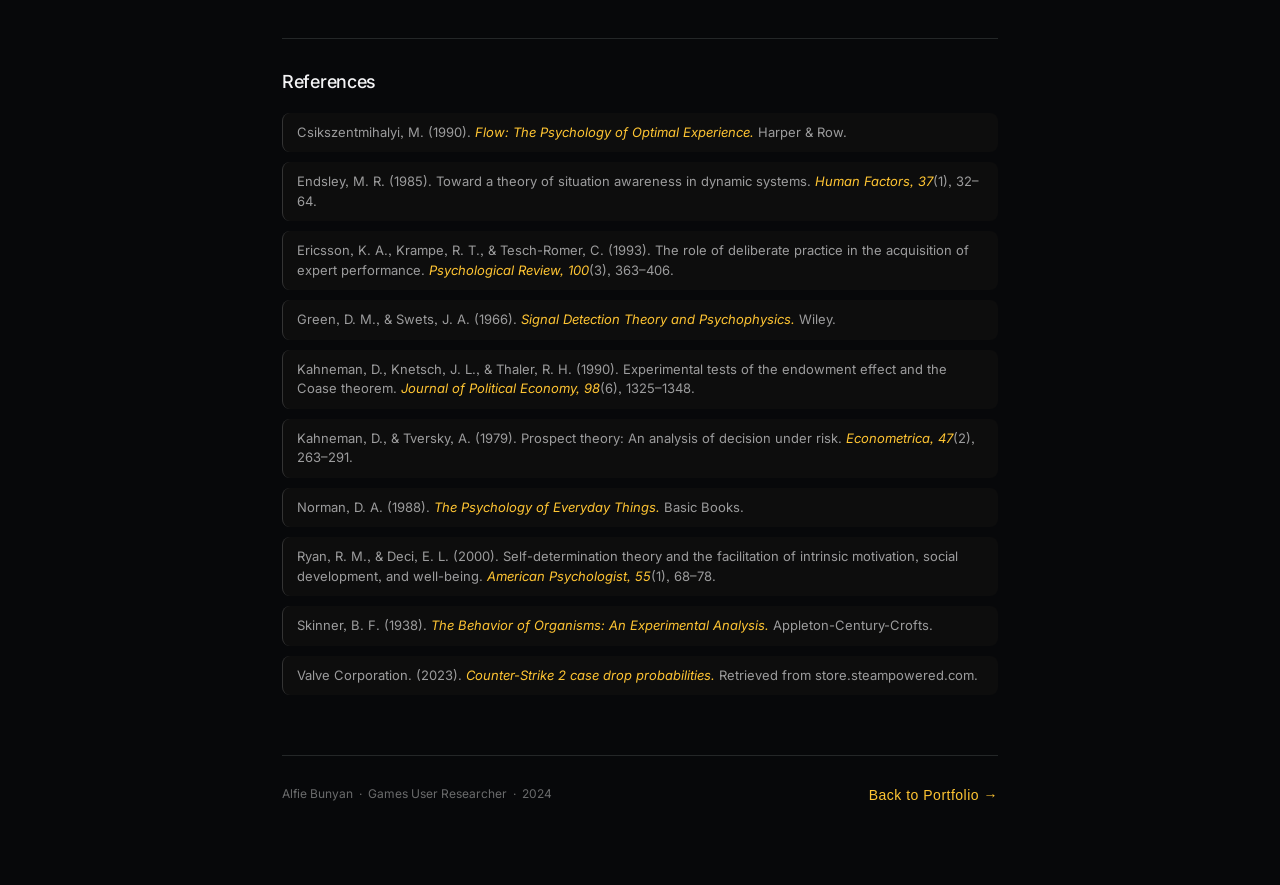
==== commit 94097284: "Add Experience section and restyle critique pages Add an Experience section with the Surrey Widening" ====
--- a/critique-cs2.html
+++ b/critique-cs2.html
@@ -5,32 +5,33 @@
 <meta name="viewport" content="width=device-width, initial-scale=1.0">
 <title>CS2: A Tale of Two Economies | Alfie Bunyan</title>
 <meta name="description" content="A psychological critique of Counter-Strike 2, examining dual economy systems, behavioural reinforcement, and ethical implications of skin markets.">
-<link rel="icon" href="data:image/svg+xml,<svg xmlns='http://www.w3.org/2000/svg' viewBox='0 0 100 100'><rect width='100' height='100' rx='16' fill='%237c5ffc'/><text y='72' x='50' font-size='62' text-anchor='middle' font-family='system-ui,sans-serif' font-weight='900' fill='white'>A</text></svg>">
+<link rel="icon" href="data:image/svg+xml,<svg xmlns='http://www.w3.org/2000/svg' viewBox='0 0 100 100'><rect width='100' height='100' rx='22' fill='%2307080a'/><rect x='6' y='6' width='88' height='88' rx='18' fill='none' stroke='%23ff5757' stroke-width='6'/><text y='70' x='50' font-size='56' text-anchor='middle' font-family='system-ui,sans-serif' font-weight='700' fill='white'>A</text></svg>">
 <link rel="preconnect" href="https://fonts.googleapis.com">
 <link rel="preconnect" href="https://fonts.gstatic.com" crossorigin>
-<link href="https://fonts.googleapis.com/css2?family=Exo+2:wght@400;500;600;700;800;900&display=swap" rel="stylesheet">
+<link href="https://fonts.googleapis.com/css2?family=Inter:wght@300;400;500;600&family=Silkscreen&display=swap" rel="stylesheet">
 <style>
   :root {
-    --bg: #07090b;
-    --surface: rgba(18, 16, 10, 0.72);
-    --surface-2: rgba(28, 24, 12, 0.85);
-    --border: rgba(212, 184, 48, 0.14);
-    --border-bright: rgba(212, 184, 48, 0.35);
-    --accent: #d4b830;
-    --accent-dim: rgba(212, 184, 48, 0.18);
-    --accent-glow: rgba(212, 184, 48, 0.08);
-    --text: #e8e4d0;
-    --text-dim: rgba(232, 228, 208, 0.52);
-    --text-muted: rgba(232, 228, 208, 0.35);
-    --white: #f5f2e8;
-    --red: #ef4444;
-    --green: #22c55e;
+    --bg: #07080a;
+    --surface: #0d0d0d;
+    --surface-2: #101111;
+    --border: #242728;
+    --border-bright: rgba(255, 255, 255, 0.16);
+    --accent: #ffc533;
+    --accent-dim: rgba(255, 197, 51, 0.15);
+    --accent-glow: rgba(255, 197, 51, 0.06);
+    --text: #cdcdcd;
+    --text-dim: #9c9c9d;
+    --text-muted: #6a6b6c;
+    --white: #f4f4f6;
+    --red: #ff6161;
+    --green: #59d499;
+    --pixel: 'Silkscreen', ui-monospace, monospace;
   }
 
   * { box-sizing: border-box; margin: 0; padding: 0; }
   html { scroll-behavior: smooth; }
   body {
-    font-family: 'Exo 2', -apple-system, BlinkMacSystemFont, 'Segoe UI', sans-serif;
+    font-family: Inter, -apple-system, BlinkMacSystemFont, 'Segoe UI', sans-serif;
     background: var(--bg);
     color: var(--text);
     line-height: 1.7;
@@ -103,7 +104,7 @@
   .stat-val {
     font-size: 22px; font-weight: 900;
     color: var(--accent); line-height: 1;
-    font-family: 'Exo 2', sans-serif;
+    font-family: Inter, sans-serif;
   }
   .stat-lbl {
     font-size: 10px; color: var(--text-muted);
@@ -236,7 +237,7 @@
   .price-box.highlight { border-color: var(--accent); background: var(--accent-glow); }
   .price-amount {
     font-size: 28px; font-weight: 900; color: var(--accent);
-    font-family: 'Exo 2', sans-serif; line-height: 1; margin-bottom: 6px;
+    font-family: Inter, sans-serif; line-height: 1; margin-bottom: 6px;
   }
   .price-item { font-size: 12px; color: var(--text-dim); margin-bottom: 4px; }
   .price-note { font-size: 11px; color: var(--text-muted); }
@@ -270,12 +271,43 @@
     transition: opacity 0.2s; cursor: pointer; background: none; border: none;
   }
   .footer-back:hover { opacity: 0.75; }
+
+  /* ── Redesign overrides: matches the main portfolio ── */
+  body { font-feature-settings: "calt", "kern", "liga", "ss03"; line-height: 1.7; -webkit-font-smoothing: antialiased; }
+  ::selection { background: rgba(255, 87, 87, 0.35); color: #fff; }
+  .back-nav { background: rgba(7, 8, 10, 0.78); backdrop-filter: blur(16px); }
+  .back-link { font-weight: 500; letter-spacing: 0.2px; font-size: 14px; }
+  .nav-label, .critique-tag, .section-label, .toc-title, .callout-label {
+    font-family: var(--pixel); font-weight: 400; letter-spacing: 0.6px; font-size: 11px; opacity: 1;
+  }
+  .critique-tag::before { width: 12px; height: 12px; background: var(--accent); }
+  .section-label::after { background: var(--border); }
+  h1 { font-weight: 600; letter-spacing: -1px; font-size: clamp(32px, 5.5vw, 52px); line-height: 1.08; }
+  h2 { font-weight: 500; letter-spacing: -0.3px; }
+  h3 { font-weight: 500; }
+  strong { font-weight: 600; }
+  .hero-sub { font-size: 17px; }
+  .stats-strip { border-color: var(--border); border-radius: 10px; background: var(--surface); }
+  .stat-val, .price-amount { font-weight: 600; letter-spacing: -0.5px; color: var(--white); }
+  .stat-lbl { letter-spacing: 0.2px; text-transform: none; font-size: 12px; color: var(--text-dim); }
+  .toc { border-left-width: 1px; border-radius: 10px; position: relative; overflow: hidden; }
+  .toc::after { content: ''; position: absolute; top: 0; right: 0; width: 12px; height: 12px; background: var(--accent); }
+  .toc li { font-size: 14px; }
+  .pull-quote { border-left-width: 2px; color: var(--white); font-size: 16px; }
+  .callout, .theory-card, .price-box, .rank-tier { border-radius: 10px; border-color: var(--border); }
+  .callout { background: var(--surface); }
+  .theory-card-title { font-weight: 500; font-size: 14px; letter-spacing: 0.2px; }
+  .theory-card p { font-size: 13px; }
+  .callout p { font-size: 15px; }
+  .ref-list li { border-left-width: 1px; border-radius: 8px; }
+  .footer-back { font-weight: 500; font-size: 14px; }
+  th { font-family: var(--pixel); font-weight: 400 !important; }
 </style>
 </head>
 <body>
 
 <nav class="back-nav">
-  <button class="back-link" onclick="history.back()">
+  <button class="back-link" onclick="window.self !== window.top ? window.parent.closePDF() : history.back()">
     <svg viewBox="0 0 14 14" fill="none" stroke="currentColor" stroke-width="2" stroke-linecap="round" stroke-linejoin="round">
       <path d="M9 2L4 7l5 5"/>
     </svg>
@@ -585,7 +617,7 @@
 
   <footer class="page-footer">
     <p>Alfie Bunyan &nbsp;&middot;&nbsp; Games User Researcher &nbsp;&middot;&nbsp; 2024</p>
-    <button class="footer-back" onclick="history.back()">Back to Portfolio &rarr;</button>
+    <button class="footer-back" onclick="window.self !== window.top ? window.parent.closePDF() : history.back()">Back to Portfolio &rarr;</button>
   </footer>
 
 </main>
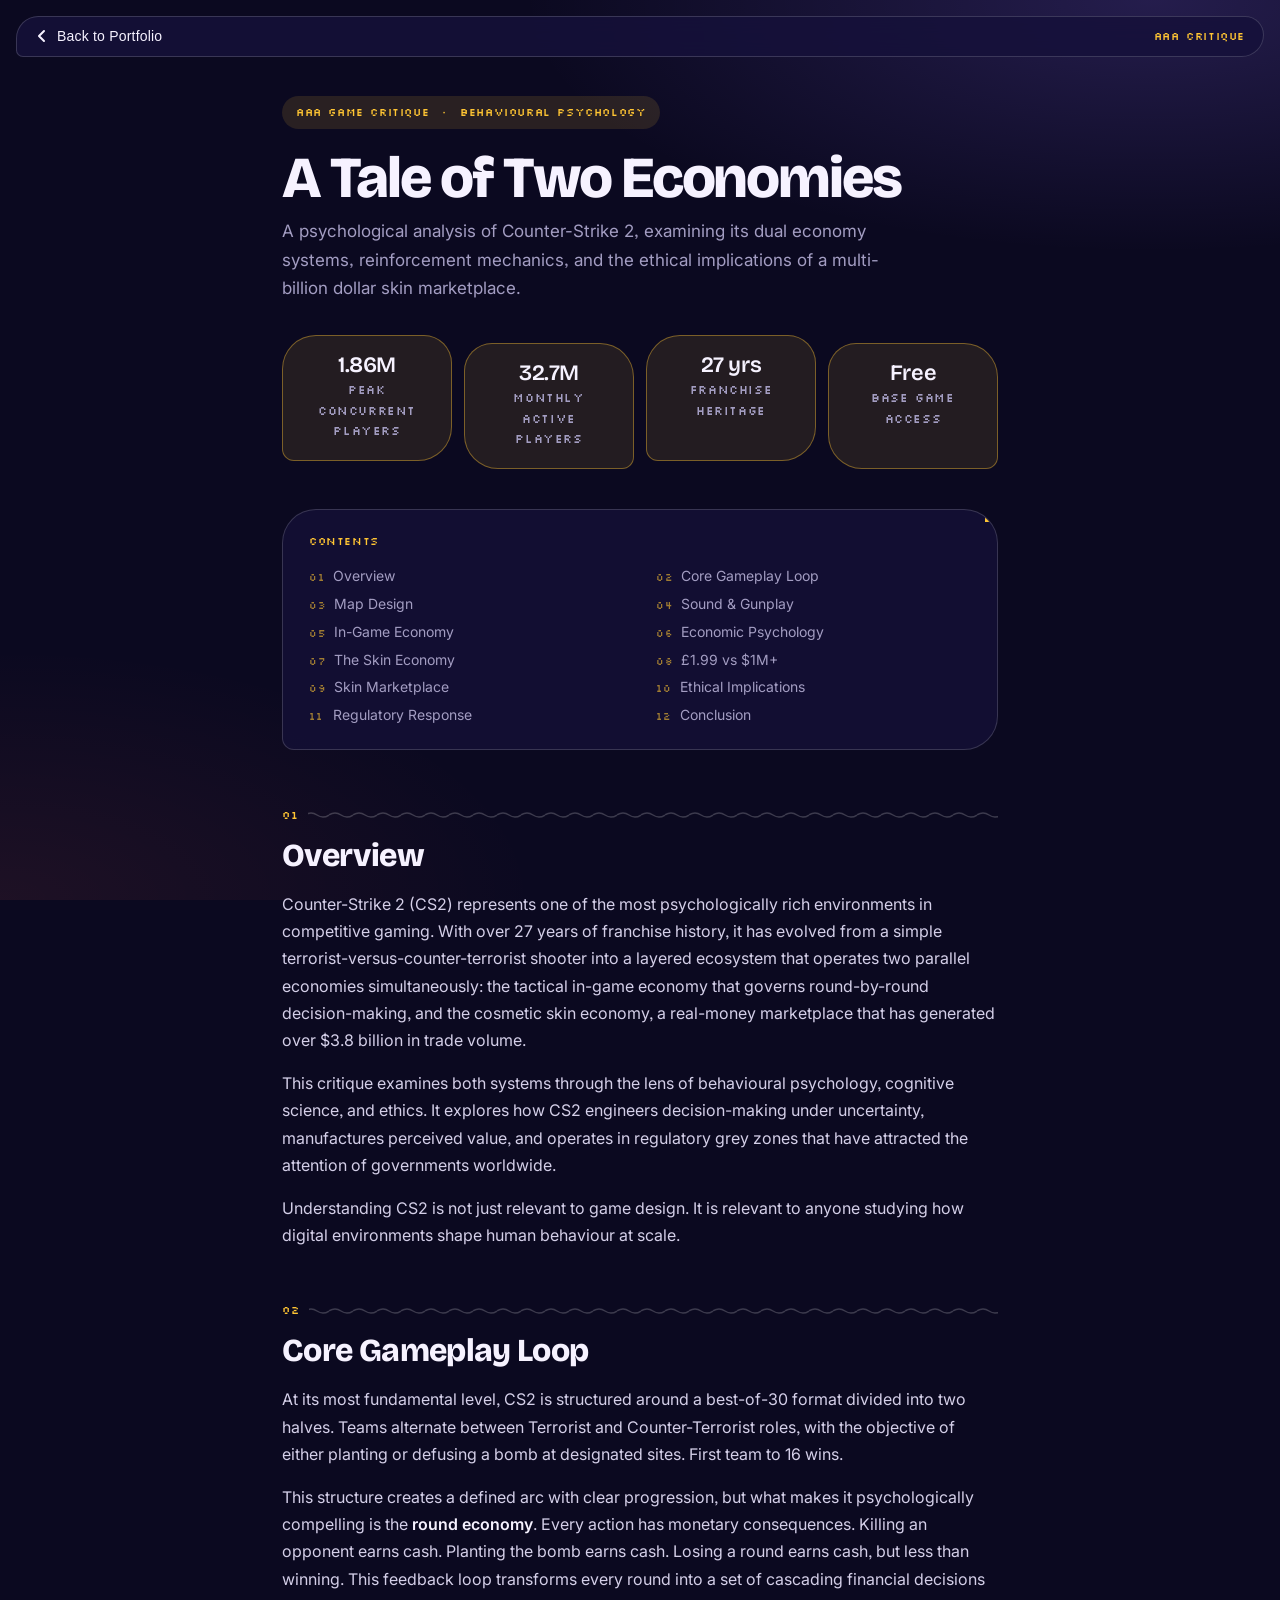
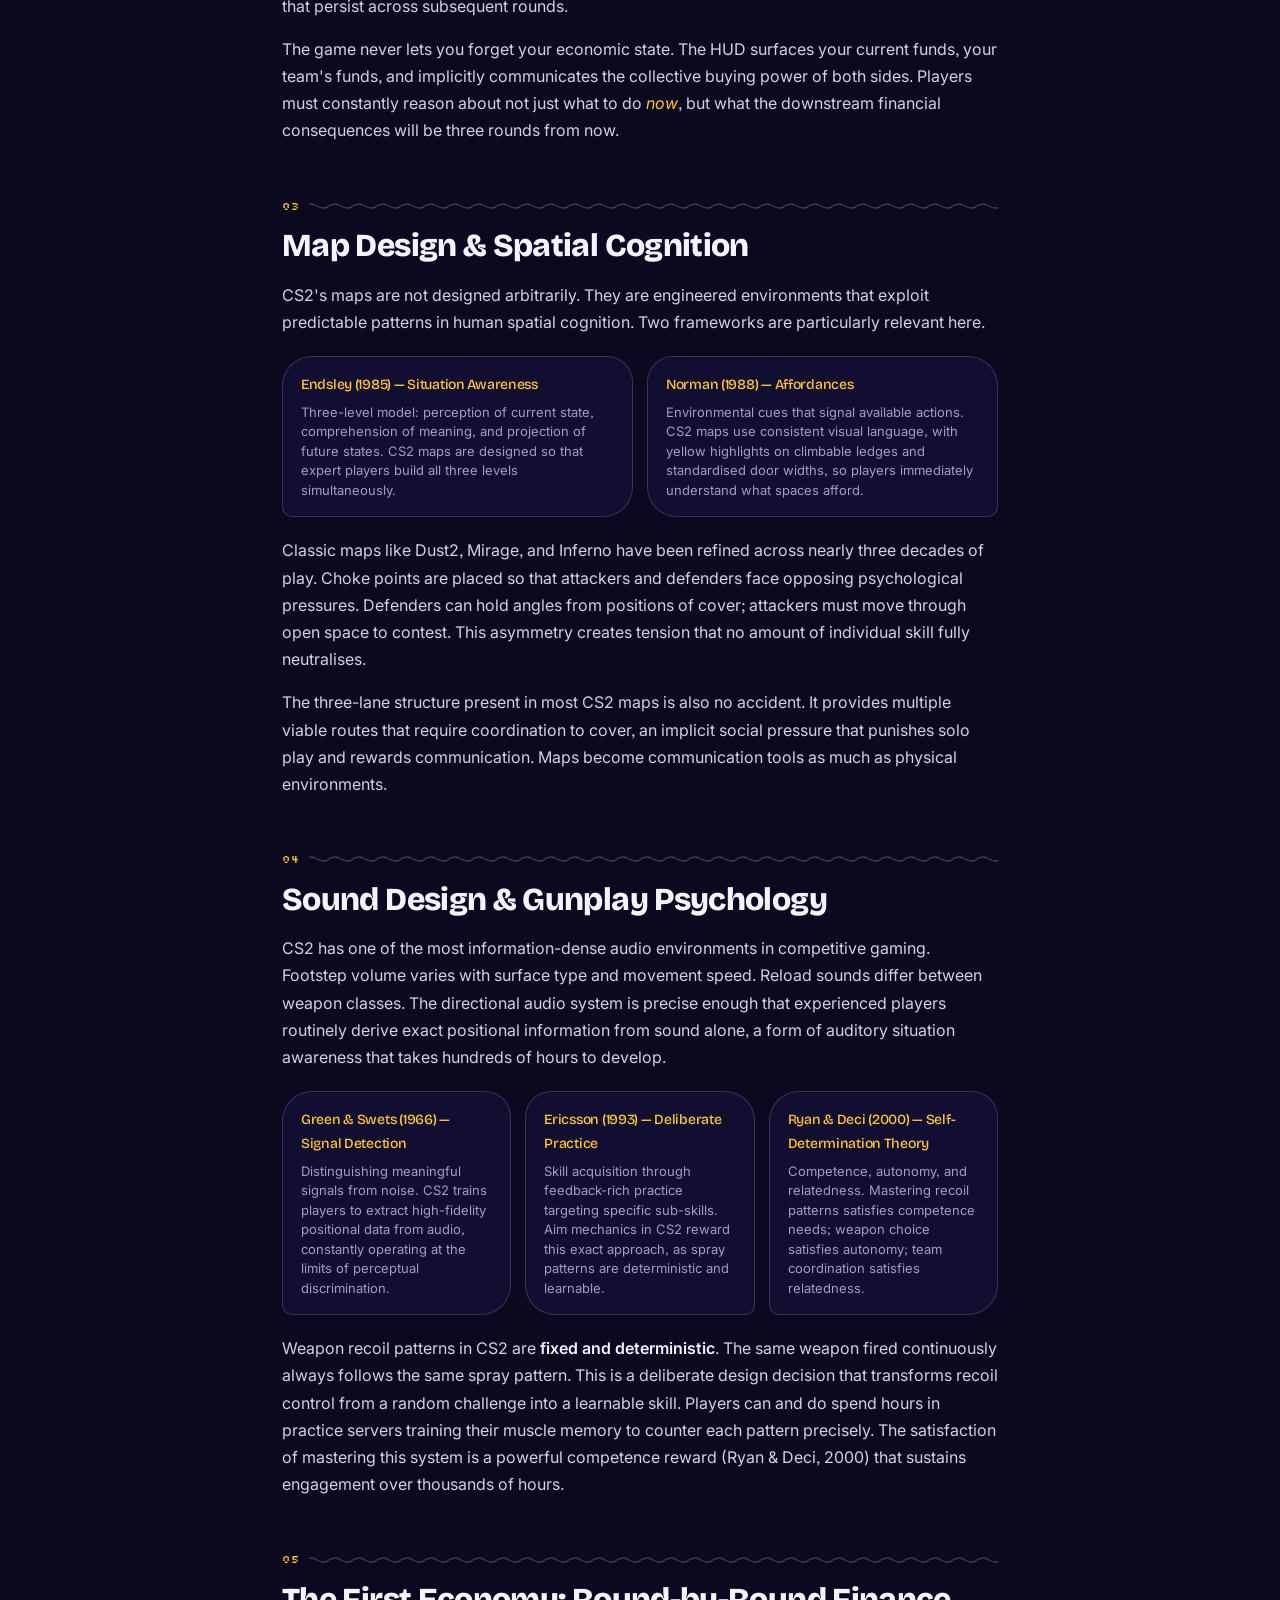
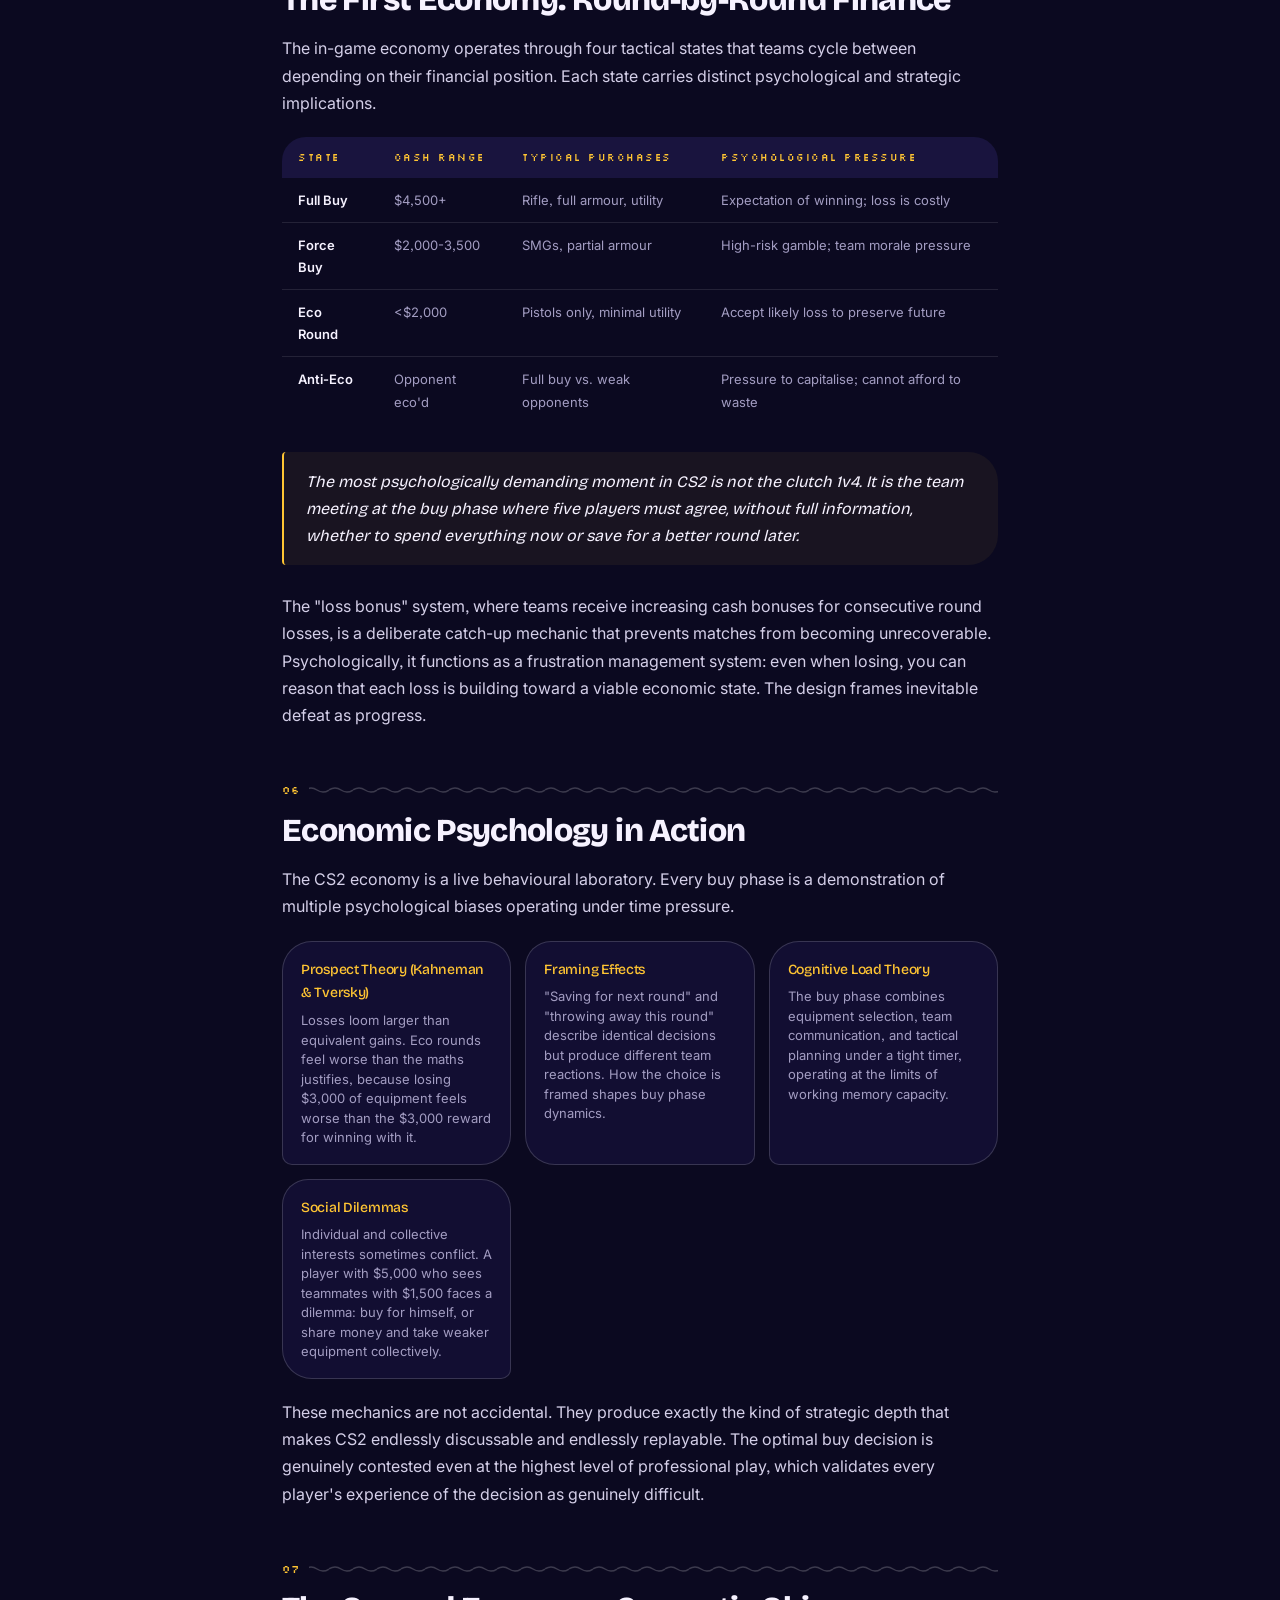
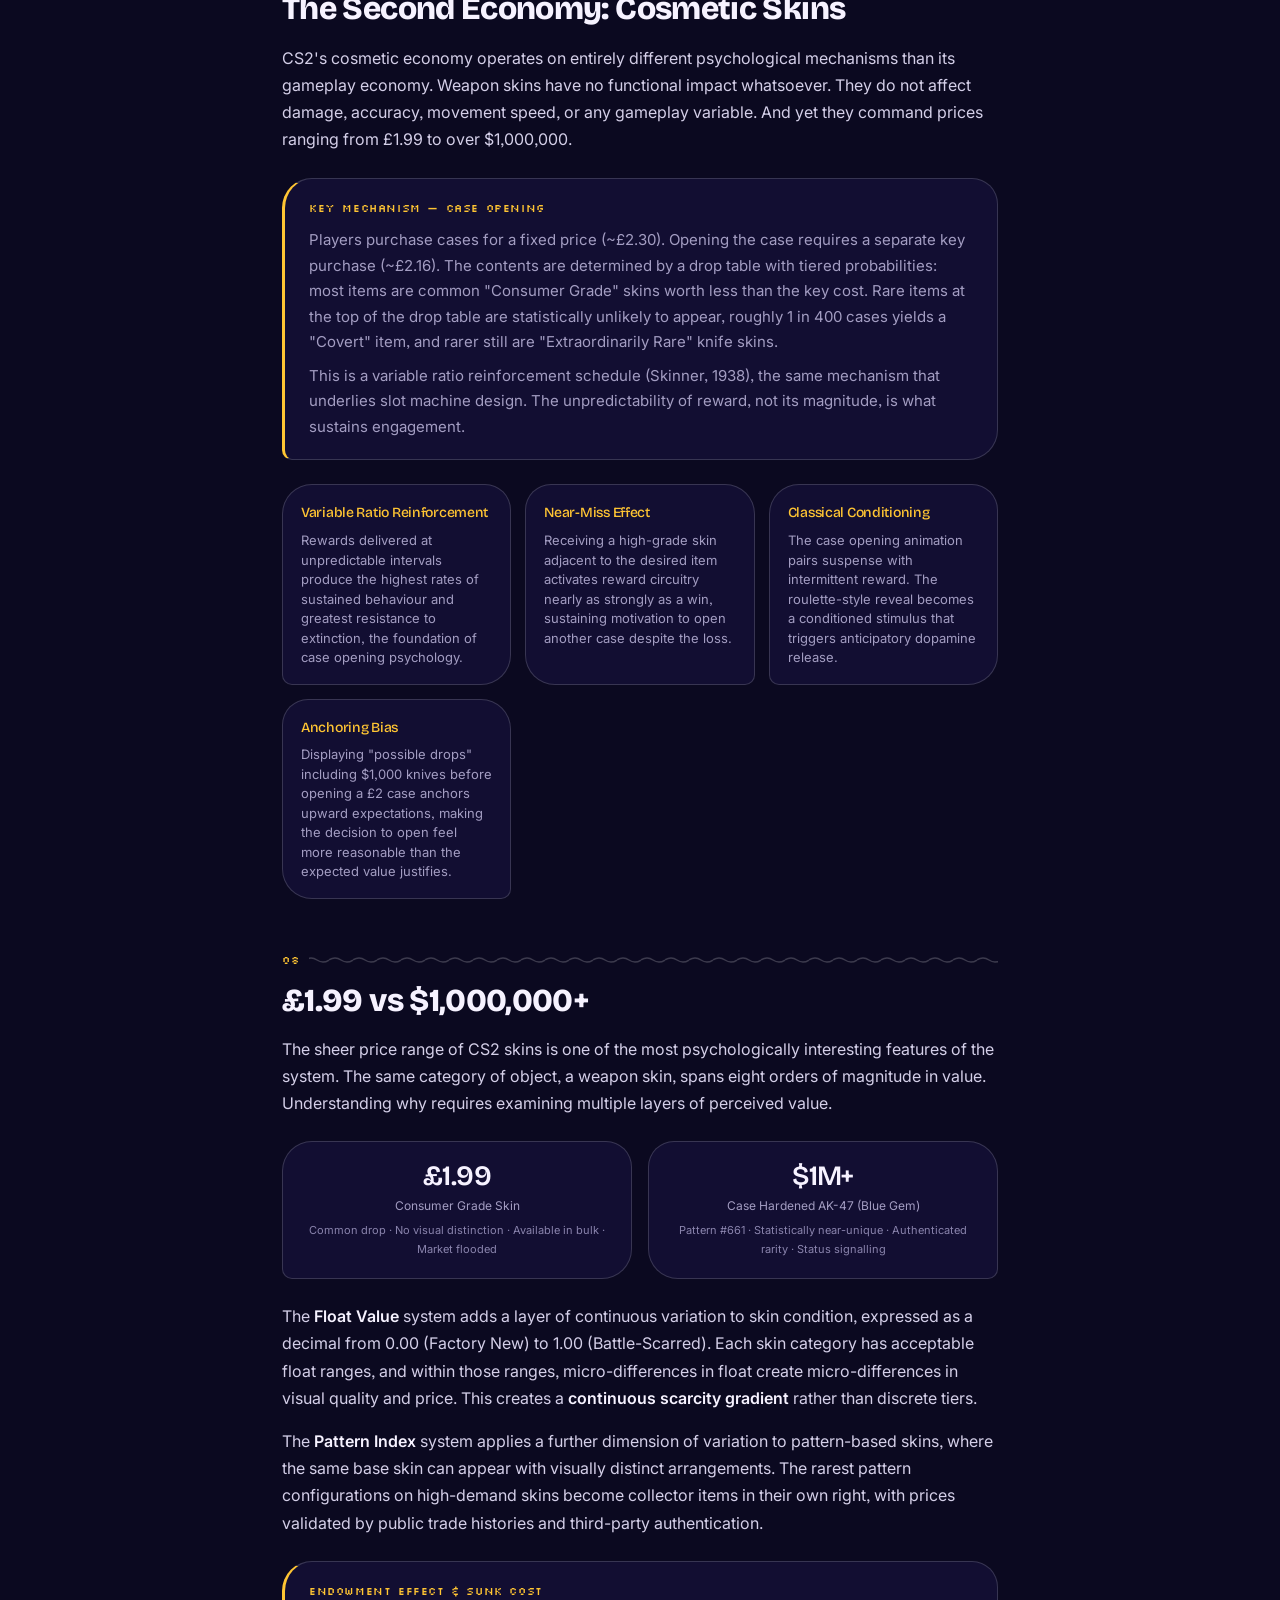
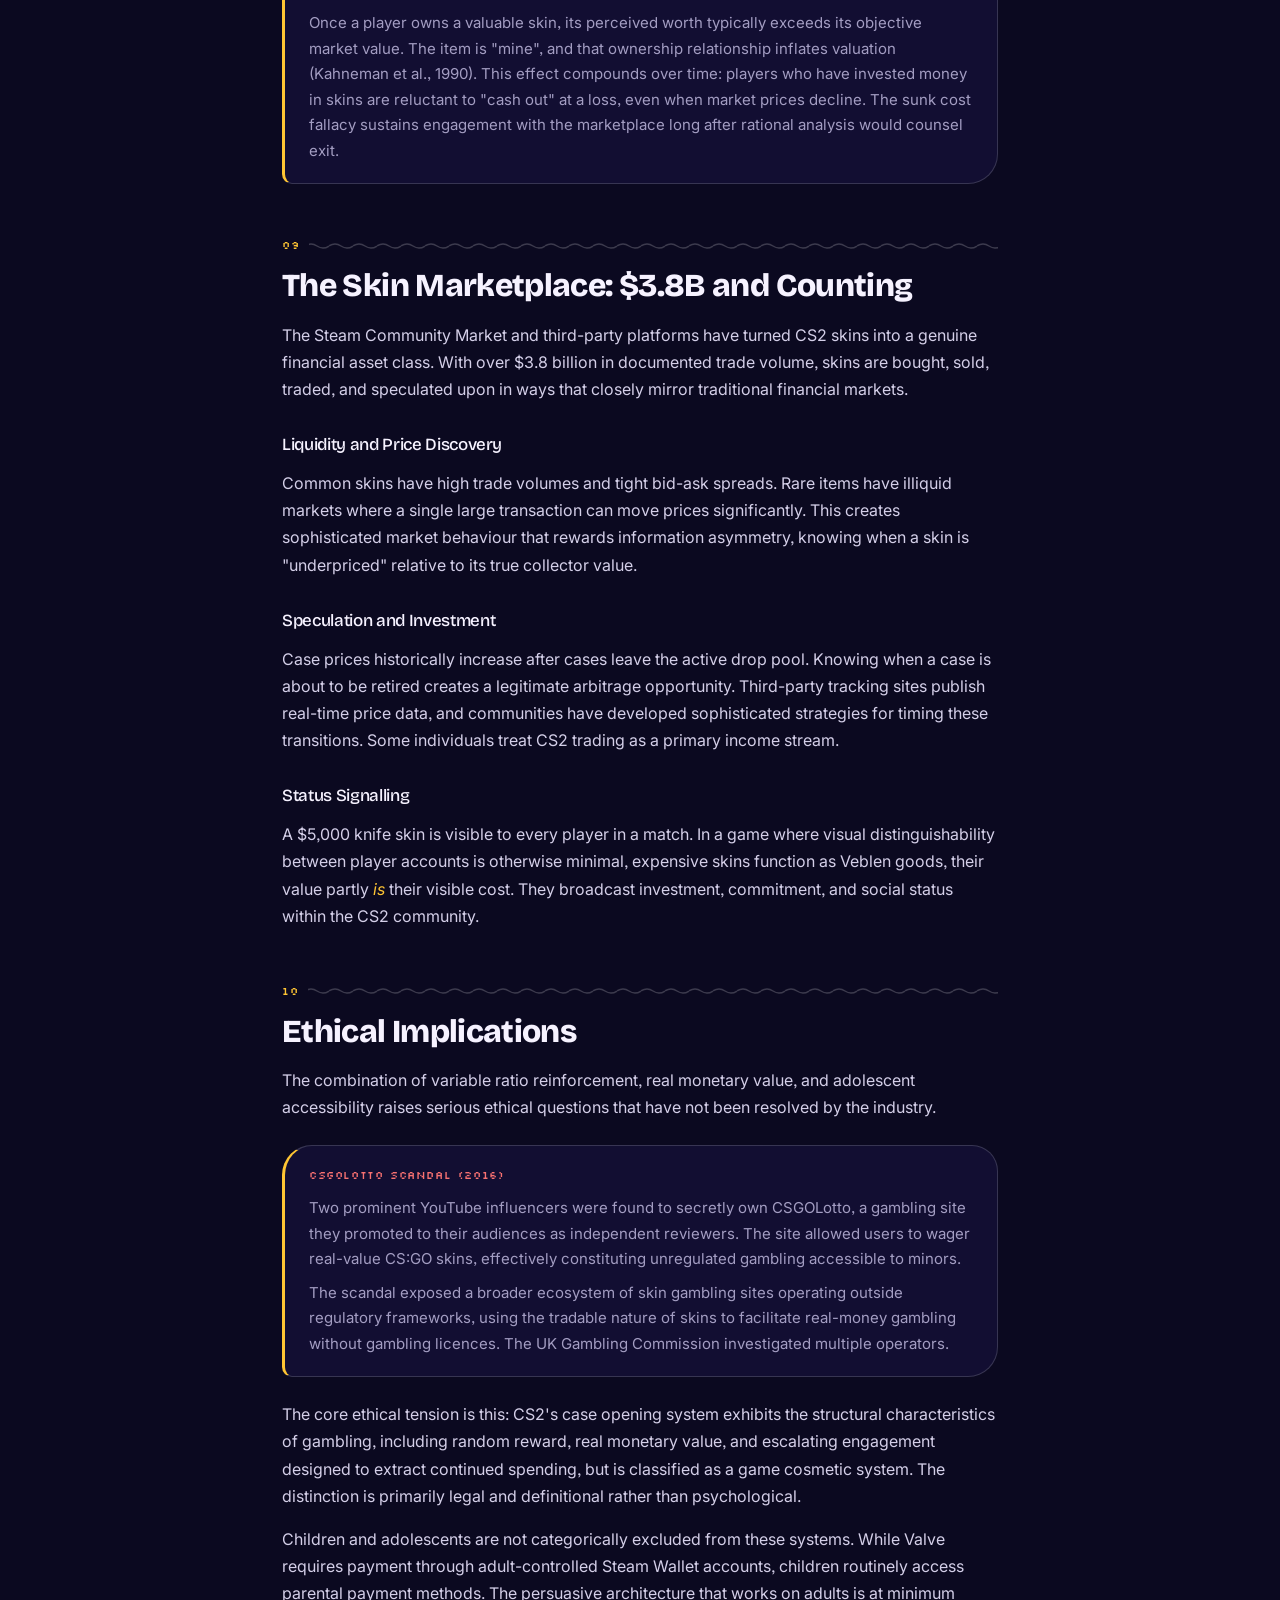
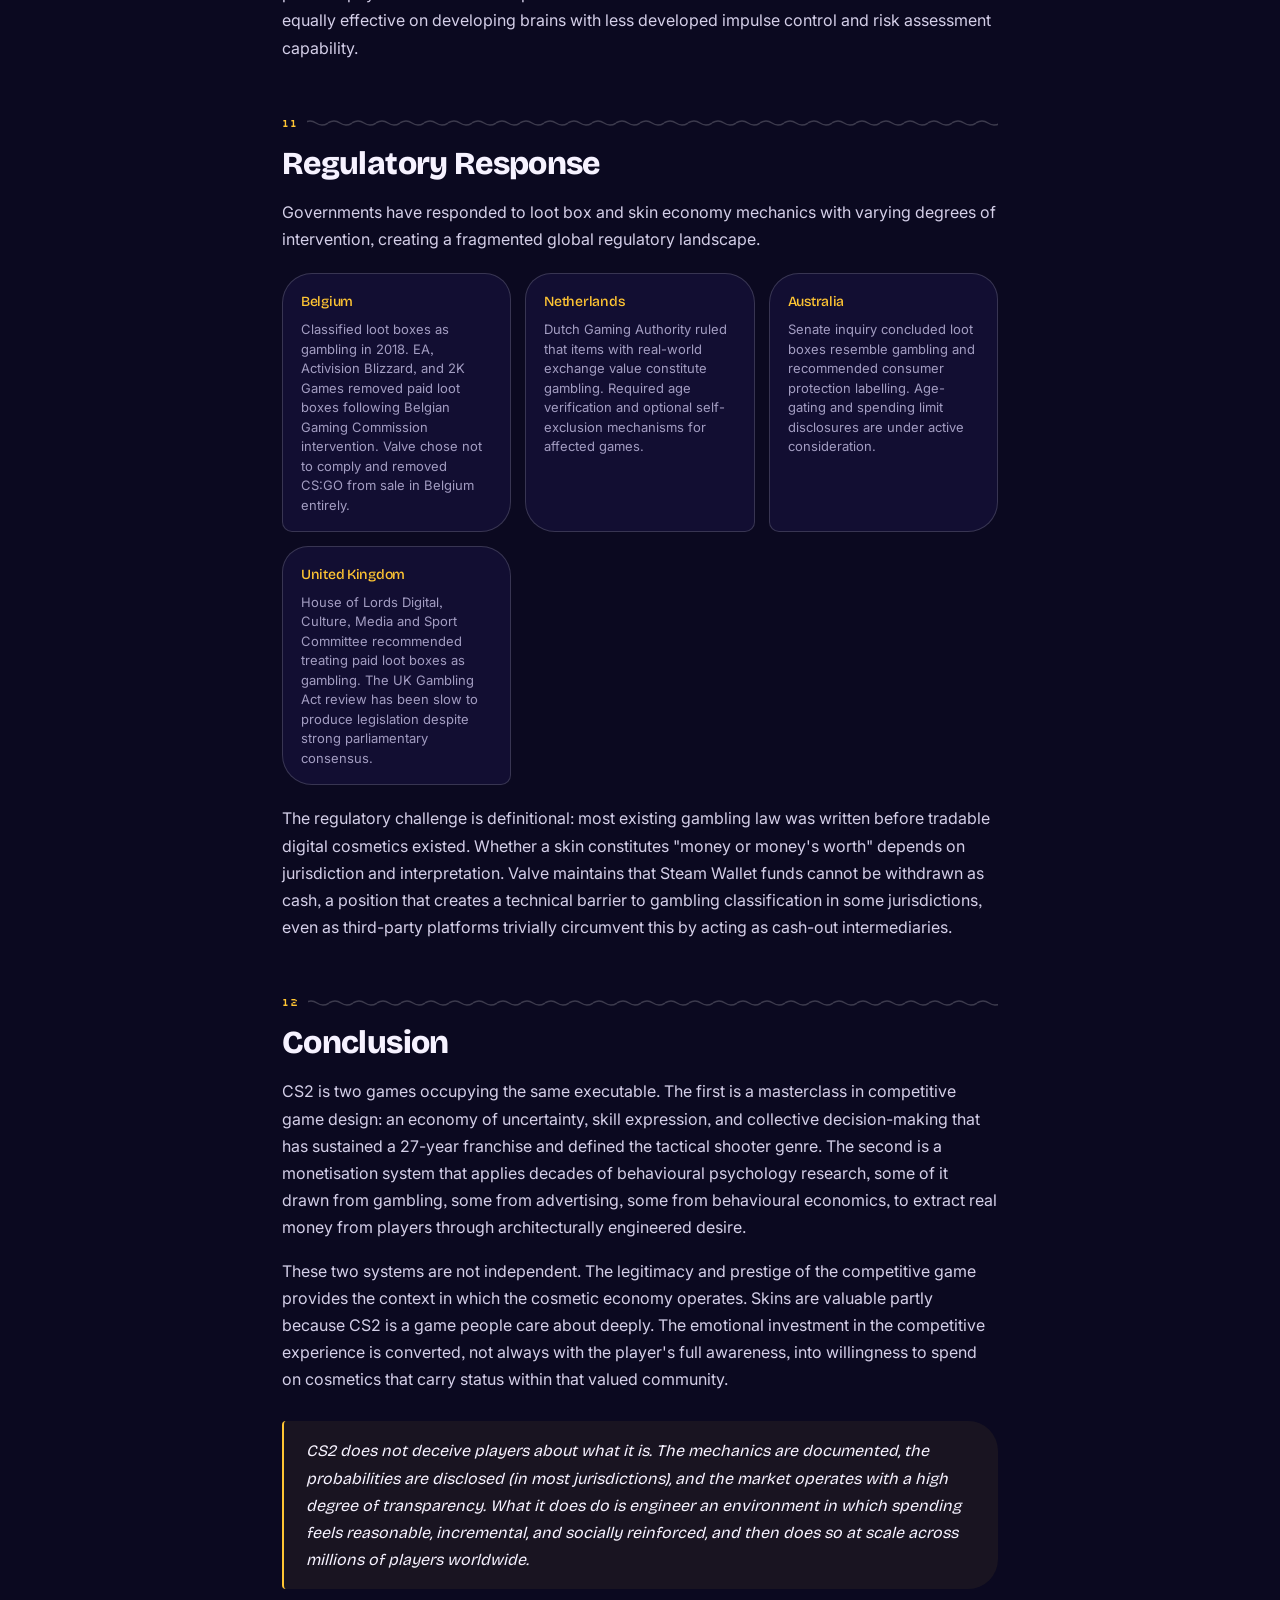
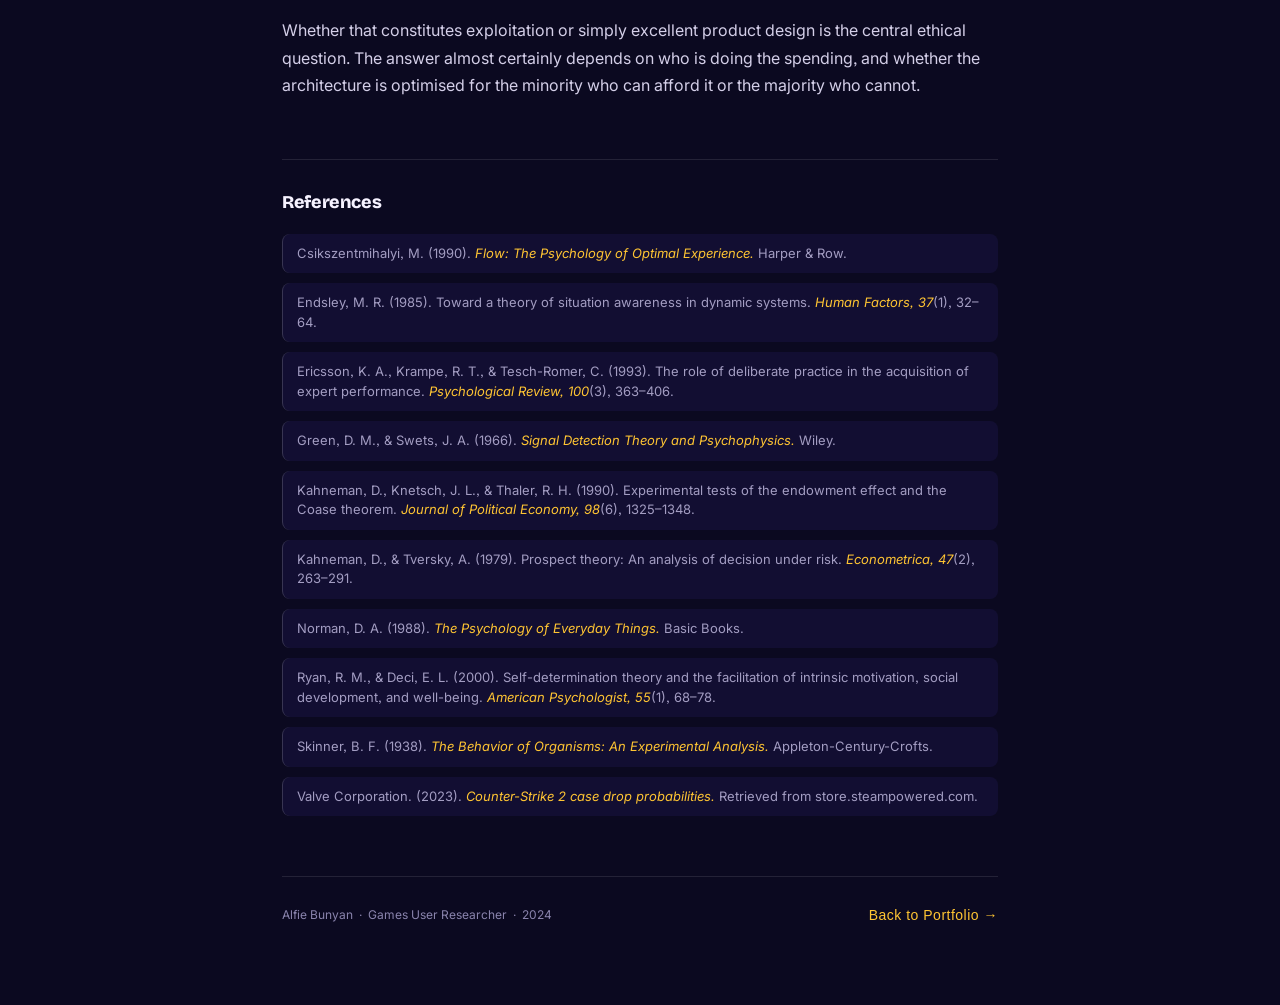
==== commit f0be64d1: "Rebuild the portfolio as a walkable 3D planet with a matching reading view One page, two modes. Walk" ====
--- a/critique-cs2.html
+++ b/critique-cs2.html
@@ -8,7 +8,7 @@
 <link rel="icon" href="data:image/svg+xml,<svg xmlns='http://www.w3.org/2000/svg' viewBox='0 0 100 100'><rect width='100' height='100' rx='22' fill='%2307080a'/><rect x='6' y='6' width='88' height='88' rx='18' fill='none' stroke='%23ff5757' stroke-width='6'/><text y='70' x='50' font-size='56' text-anchor='middle' font-family='system-ui,sans-serif' font-weight='700' fill='white'>A</text></svg>">
 <link rel="preconnect" href="https://fonts.googleapis.com">
 <link rel="preconnect" href="https://fonts.gstatic.com" crossorigin>
-<link href="https://fonts.googleapis.com/css2?family=Inter:wght@300;400;500;600&family=Silkscreen&display=swap" rel="stylesheet">
+<link href="https://fonts.googleapis.com/css2?family=Bricolage+Grotesque:opsz,wght@12..96,400..800&family=Inter:wght@300;400;500;600&family=Silkscreen&display=swap" rel="stylesheet">
 <style>
   :root {
     --bg: #07080a;
@@ -303,11 +303,12 @@
   .footer-back { font-weight: 500; font-size: 14px; }
   th { font-family: var(--pixel); font-weight: 400 !important; }
 </style>
+<link rel="stylesheet" href="critique.css?v=1">
 </head>
 <body>
 
 <nav class="back-nav">
-  <button class="back-link" onclick="window.self !== window.top ? window.parent.closePDF() : history.back()">
+  <button class="back-link" onclick="window.self !== window.top ? (window.parent.closeDoc ? window.parent.closeDoc() : history.back()) : history.back()">
     <svg viewBox="0 0 14 14" fill="none" stroke="currentColor" stroke-width="2" stroke-linecap="round" stroke-linejoin="round">
       <path d="M9 2L4 7l5 5"/>
     </svg>
@@ -617,7 +618,7 @@
 
   <footer class="page-footer">
     <p>Alfie Bunyan &nbsp;&middot;&nbsp; Games User Researcher &nbsp;&middot;&nbsp; 2024</p>
-    <button class="footer-back" onclick="window.self !== window.top ? window.parent.closePDF() : history.back()">Back to Portfolio &rarr;</button>
+    <button class="footer-back" onclick="window.self !== window.top ? (window.parent.closeDoc ? window.parent.closeDoc() : history.back()) : history.back()">Back to Portfolio &rarr;</button>
   </footer>
 
 </main>
--- a/critique.css
+++ b/critique.css
@@ -0,0 +1,70 @@
+/* Brings the critique pages into the planet site's look: same night palette,
+   Bricolage headings, pixel labels and soft, organic shapes. Loaded after each
+   page's own <style>, so it only overrides. */
+:root {
+  --bg: #0b0920;
+  --surface: rgba(22,17,58,.72);
+  --surface-2: rgba(30,24,72,.75);
+  --border: rgba(255,255,255,.1);
+  --border-bright: rgba(255,255,255,.16);
+  --text: #d4cfe8;
+  --text-dim: #a39dc2;
+  --text-muted: #8a84ad;
+  --white: #f6f2ff;
+  --display: "Bricolage Grotesque", Inter, system-ui, sans-serif;
+}
+body {
+  background:
+    radial-gradient(ellipse 70% 40% at 90% 0%, rgba(139,108,255,.2), transparent 70%),
+    radial-gradient(ellipse 60% 40% at 0% 100%, rgba(255,107,90,.08), transparent 70%),
+    var(--bg);
+  background-attachment: fixed;
+  color: var(--text);
+}
+h1, h2, h3, .stat-val, .price-amount, .theory-card-title, .system-title, .rank-name {
+  font-family: var(--display) !important;
+  letter-spacing: -.02em !important;
+}
+h1 { font-weight: 800; font-size: clamp(36px, 6vw, 58px); line-height: 1; letter-spacing: -.035em !important; }
+h2 { font-weight: 800; font-size: clamp(24px, 3.4vw, 32px); }
+.nav-label, .critique-tag, .section-label, .toc-title, .callout-label, .stat-lbl, .toc-num {
+  font-family: "Silkscreen", monospace !important; font-weight: 400 !important; letter-spacing: .6px !important;
+}
+
+/* Floating back pill instead of a full-width bar */
+.back-nav {
+  top: 16px; left: 16px; right: 16px; padding: 10px 18px;
+  border: 1px solid var(--border-bright); border-radius: 26px 22px 26px 8px;
+  background: rgba(22,17,58,.85);
+}
+.back-link { color: var(--white); }
+
+.critique-tag { padding: 7px 14px; border-radius: 999px; background: color-mix(in srgb, var(--accent) 12%, transparent); }
+.critique-tag::before { display: none; }
+
+/* Stats become floating bubbles */
+.stats-strip { border: 0; background: none; gap: 12px; overflow: visible; }
+.stat-item {
+  border: 1.5px solid color-mix(in srgb, var(--accent) 40%, transparent) !important;
+  background: color-mix(in srgb, var(--accent) 10%, transparent);
+  border-radius: 34px 28px 34px 12px; text-align: center;
+}
+.stat-item:nth-child(even) { border-radius: 28px 34px 12px 34px; transform: translateY(8px); }
+
+.toc { border: 1px solid var(--border-bright); border-left-width: 1px; border-radius: 34px 34px 34px 12px; background: var(--surface); }
+.section-label::after {
+  height: 8px; background: url("data:image/svg+xml,%3Csvg xmlns='http://www.w3.org/2000/svg' width='24' height='8'%3E%3Cpath d='M0 4Q6 0 12 4T24 4' fill='none' stroke='rgba(255,255,255,.2)' stroke-width='1.5'/%3E%3C/svg%3E") repeat-x center;
+}
+
+.pull-quote { font-family: var(--display); font-style: italic; border-radius: 4px 30px 30px 4px; }
+.callout, .theory-card, .price-box, .rank-tier, .system-box {
+  background: var(--surface) !important;
+  border: 1px solid var(--border-bright) !important;
+  border-radius: 30px 26px 30px 10px !important;
+}
+.theory-card:nth-child(even), .price-box:nth-child(even), .system-box:nth-child(even) { border-radius: 26px 30px 10px 30px !important; }
+.callout { border-left: 3px solid var(--accent) !important; }
+.econ-table { border-radius: 24px; overflow: hidden; }
+.econ-table th { background: var(--surface-2); }
+.footer-back { border-radius: 26px 22px 26px 8px; }
+img { border-radius: 26px 26px 26px 8px; }
